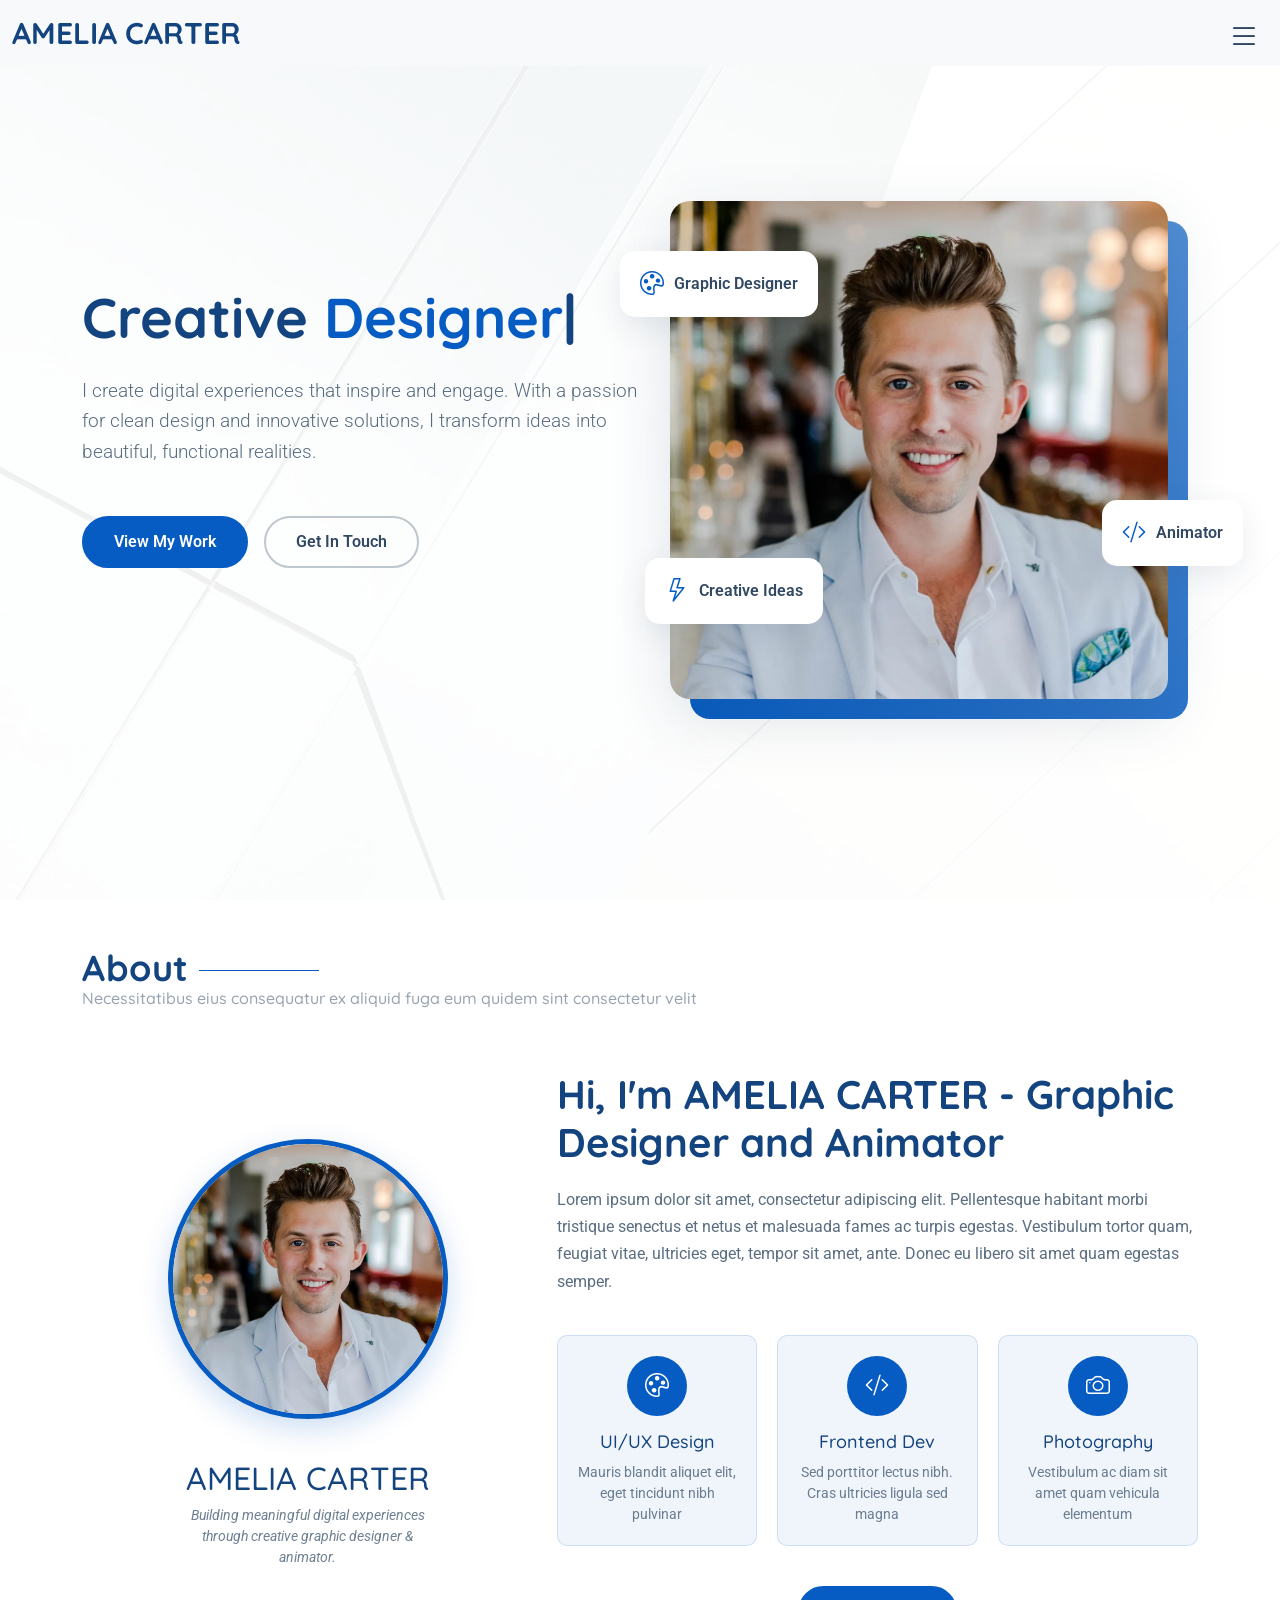
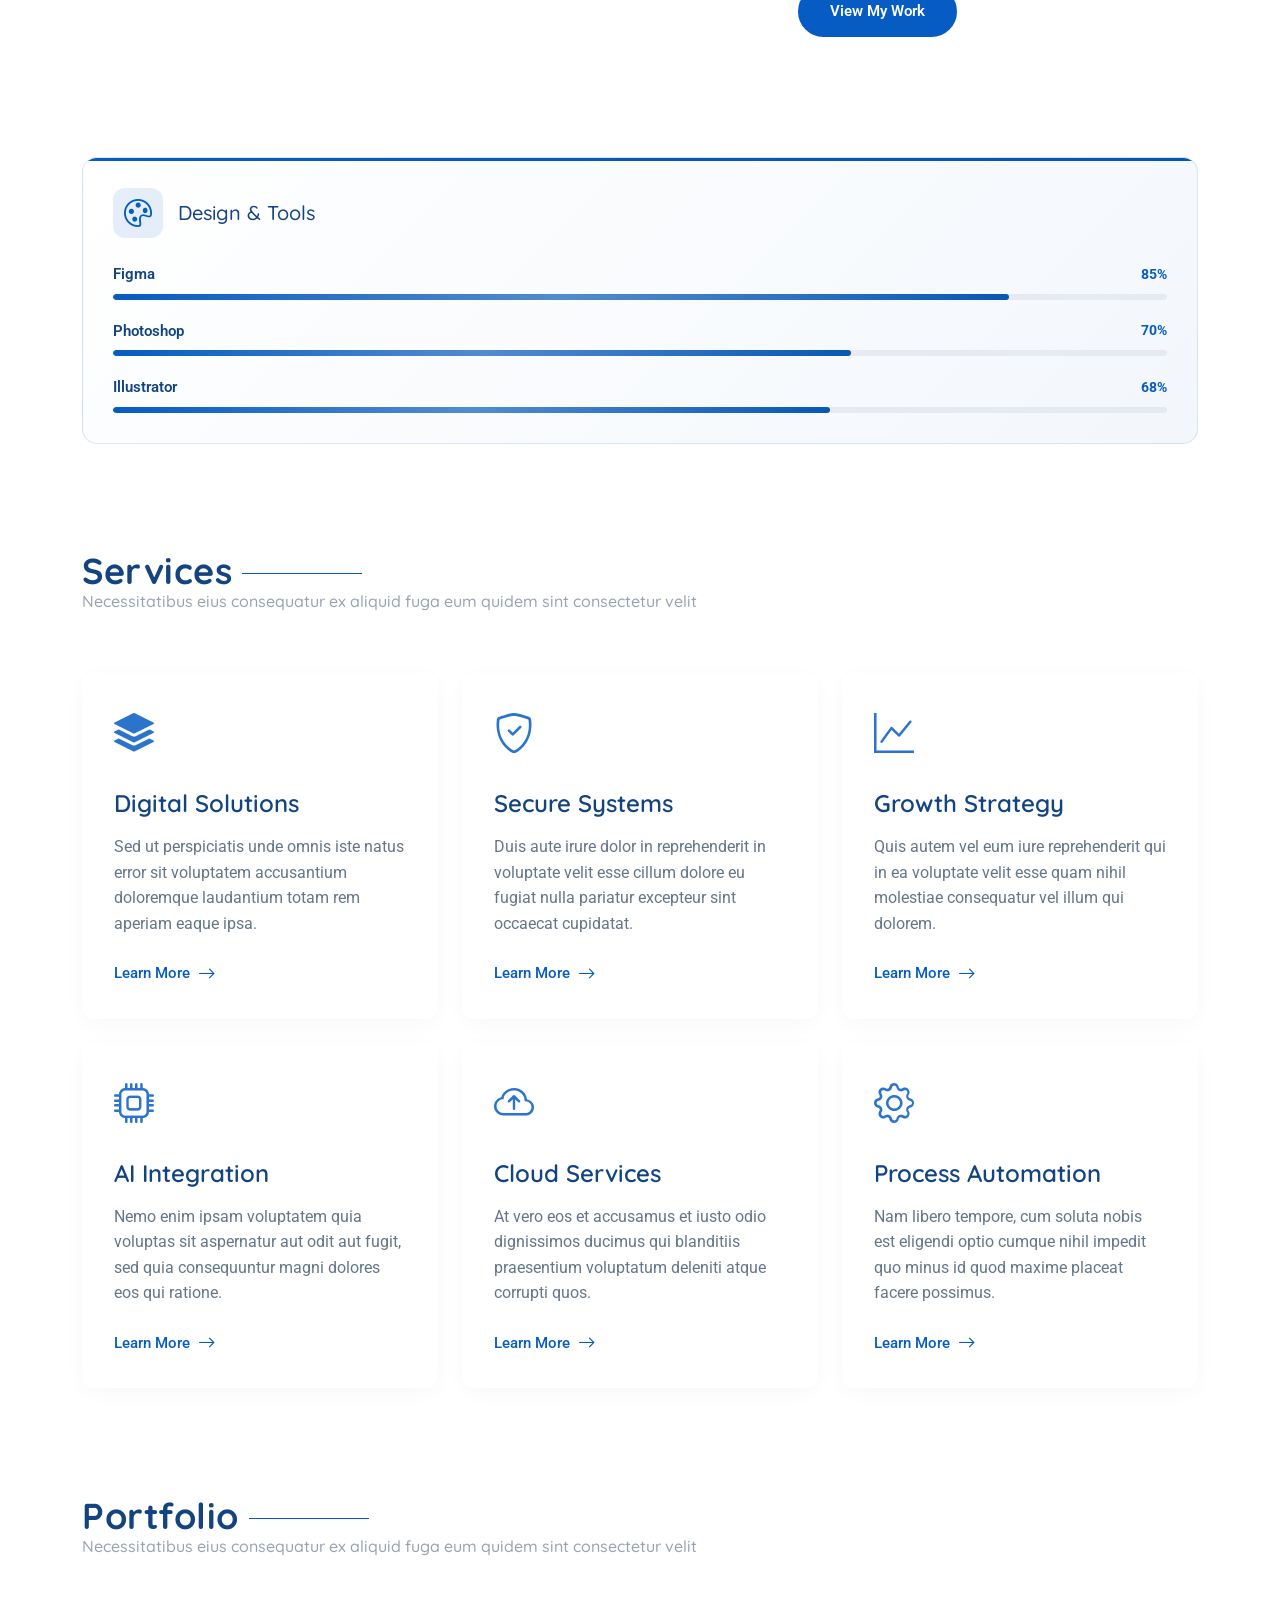
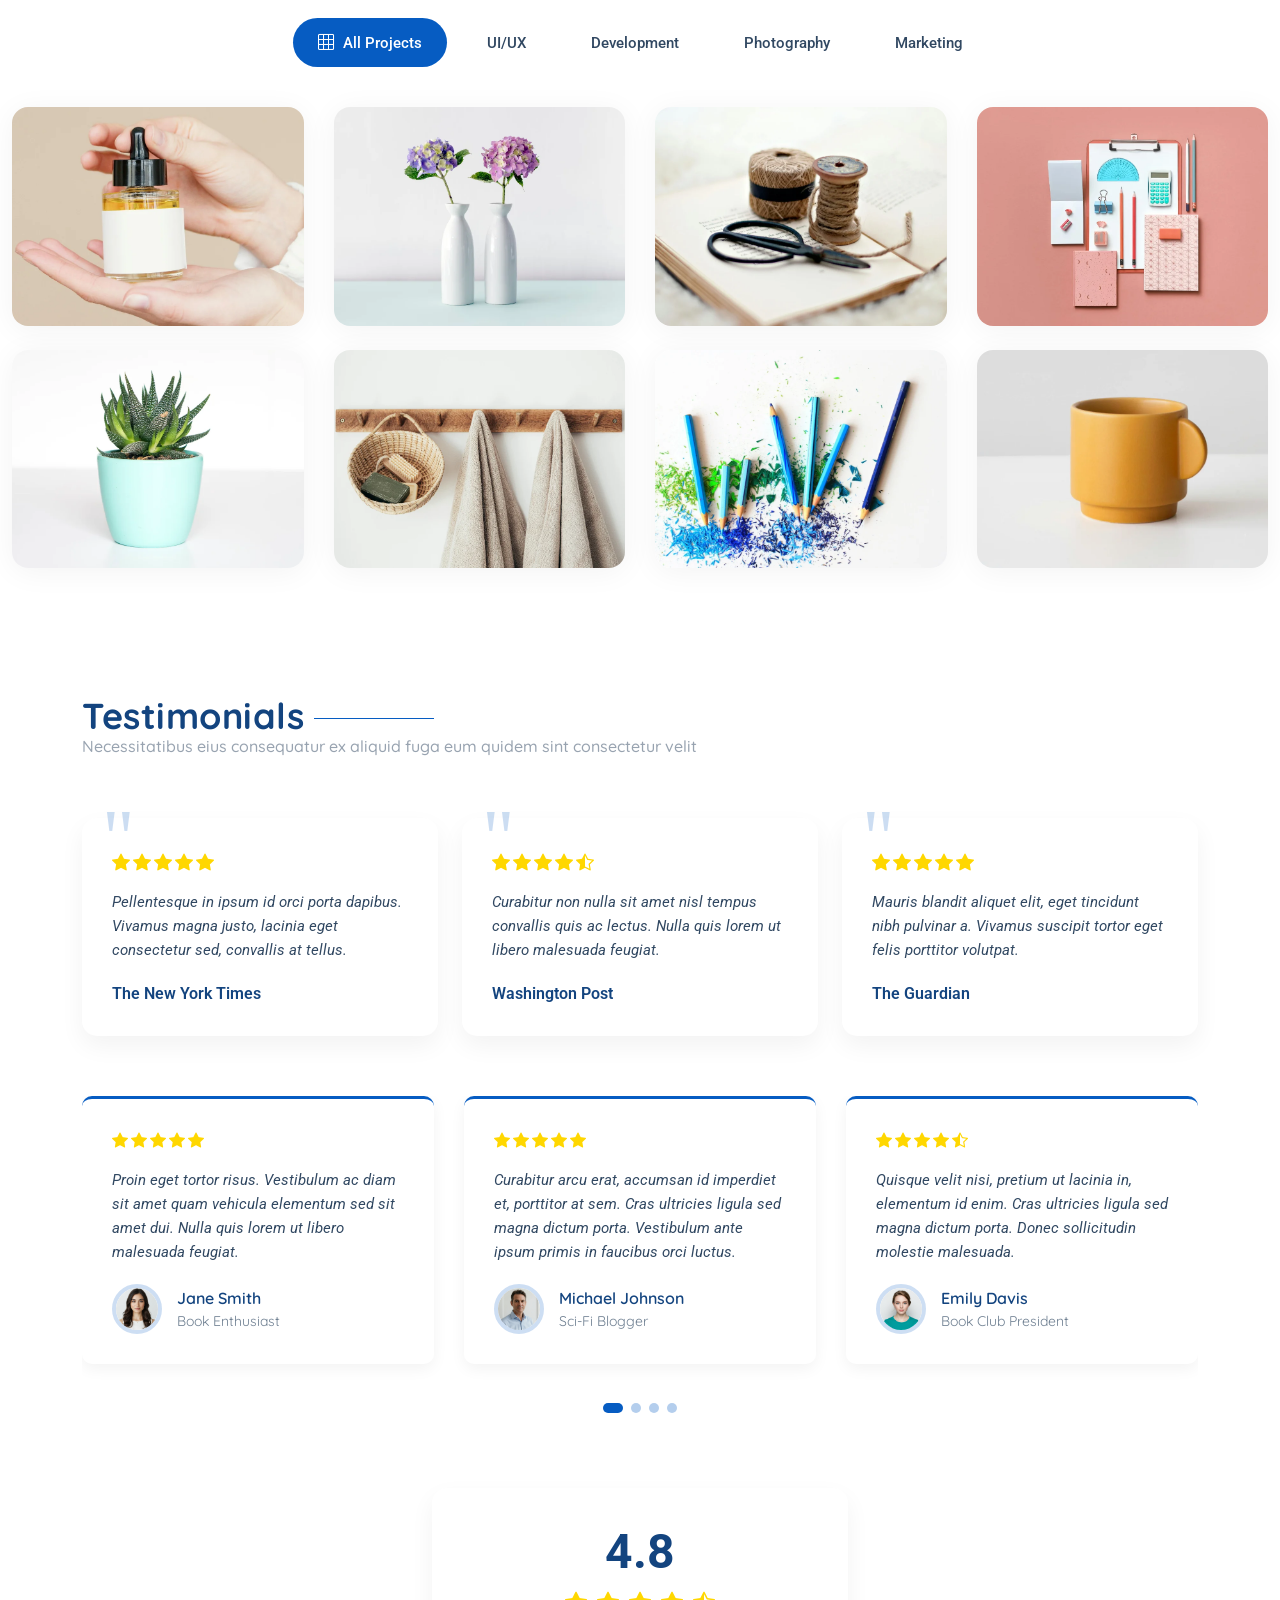
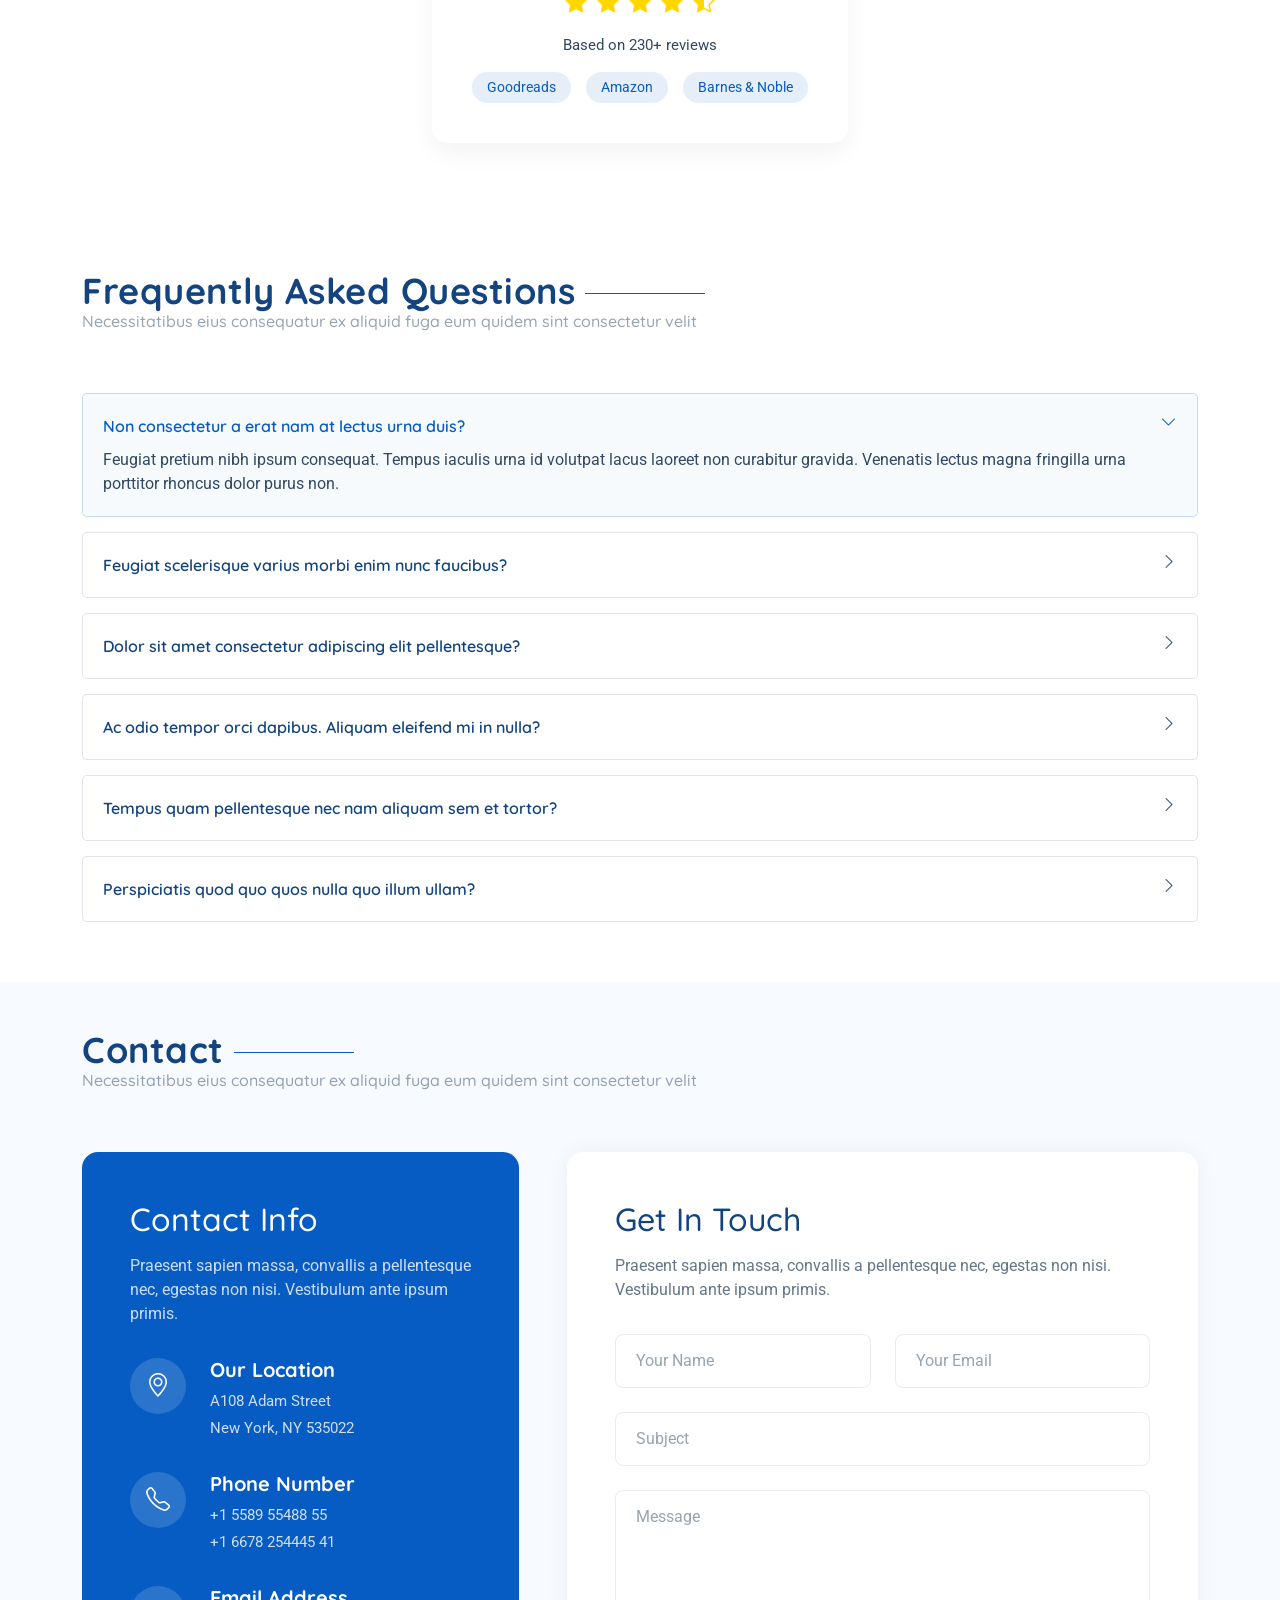
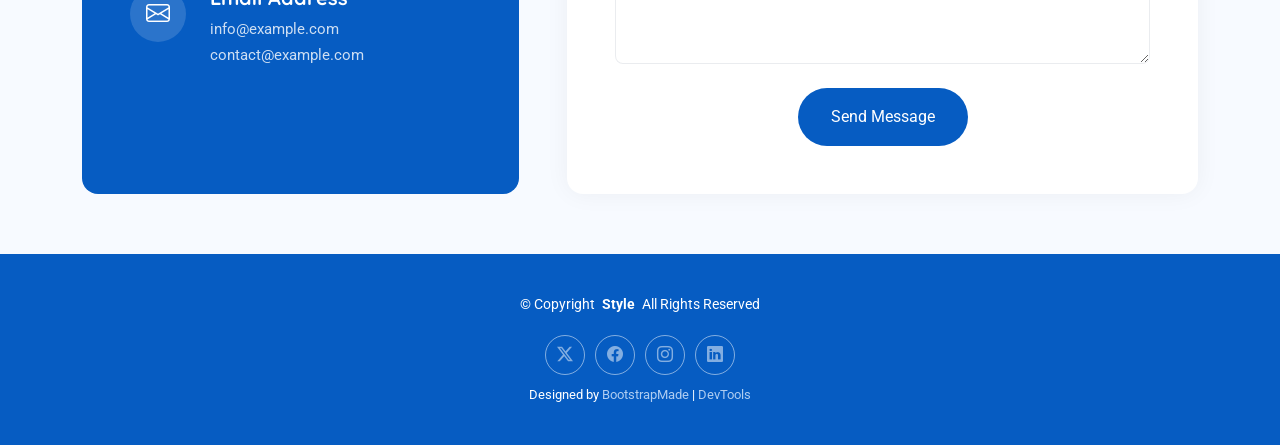
==== index.html @ c73cd148 "header, banner, and about sections completed with resposnive" ====
<!DOCTYPE html>
<html lang="en">

<head>
  <meta charset="utf-8">
  <meta content="width=device-width, initial-scale=1.0" name="viewport">
  <title>Index - Style Bootstrap Template</title>
  <meta name="description" content="">
  <meta name="keywords" content="">

  <!-- Favicons -->
  <link href="assets/img/favicon.png" rel="icon">
  <link href="assets/img/apple-touch-icon.png" rel="apple-touch-icon">

  <!-- Fonts -->
  <link href="https://fonts.googleapis.com" rel="preconnect">
  <link href="https://fonts.gstatic.com" rel="preconnect" crossorigin>
  <link
    href="https://fonts.googleapis.com/css2?family=Roboto:ital,wght@0,100;0,300;0,400;0,500;0,700;0,900;1,100;1,300;1,400;1,500;1,700;1,900&family=Open+Sans:ital,wght@0,300;0,400;0,500;0,600;0,700;0,800;1,300;1,400;1,500;1,600;1,700;1,800&family=Quicksand:wght@300;400;500;600;700&display=swap"
    rel="stylesheet">

  <!-- Vendor CSS Files -->
  <link href="assets/vendor/bootstrap/css/bootstrap.min.css" rel="stylesheet">
  <link href="assets/vendor/bootstrap-icons/bootstrap-icons.css" rel="stylesheet">
  <link href="assets/vendor/aos/aos.css" rel="stylesheet">
  <link href="assets/vendor/glightbox/css/glightbox.min.css" rel="stylesheet">
  <link href="assets/vendor/swiper/swiper-bundle.min.css" rel="stylesheet">

  <!-- Main CSS File -->
  <link href="assets/css/main.css" rel="stylesheet">

  <!-- =======================================================
  * Template Name: Style
  * Template URL: https://bootstrapmade.com/style-bootstrap-portfolio-template/
  * Updated: Jul 02 2025 with Bootstrap v5.3.7
  * Author: BootstrapMade.com
  * License: https://bootstrapmade.com/license/
  ======================================================== -->
</head>

<body class="index-page">

  <header id="header" class="header d-flex align-items-center fixed-top bg-light">
    <div class="container-fluid position-relative d-flex align-items-center justify-content-between">

      <a href="index.html" class="logo d-flex align-items-center">
        <h1 class="sitename">AMELIA CARTER</h1>
      </a>

      <nav id="navmenu" class="navmenu">

        <div class="profile-img">
          <img src="assets/img/profile/profile-square-1.webp" alt="" class="img-fluid rounded-circle">
        </div>

        <a href="index.html" class="logo d-flex align-items-center justify-content-center active">
          <!-- Uncomment the line below if you also wish to use an image logo -->
          <!-- <img src="assets/img/logo.webp" alt=""> -->
          <h1 class="sitename">Alex Smith</h1>
        </a>

        <div class="social-links text-center">
          <a href="#" class="twitter"><i class="bi bi-twitter-x"></i></a>
          <a href="#" class="facebook"><i class="bi bi-facebook"></i></a>
          <a href="#" class="instagram"><i class="bi bi-instagram"></i></a>
          <a href="#" class="google-plus"><i class="bi bi-skype"></i></a>
          <a href="#" class="linkedin"><i class="bi bi-linkedin"></i></a>
        </div>

        <ul>
          <li><a href="#hero">Home</a></li>
          <li><a href="#about">About</a></li>
          <li><a href="#resume">Resume</a></li>
          <li><a href="#portfolio">Portfolio</a></li>
          <li><a href="#services">Services</a></li>
          <li class="dropdown"><a href="#"><span>Dropdown</span> <i class="bi bi-chevron-down toggle-dropdown"></i></a>
            <ul>
              <li><a href="#">Dropdown 1</a></li>
              <li class="dropdown"><a href="#"><span>Deep Dropdown</span> <i
                    class="bi bi-chevron-down toggle-dropdown"></i></a>
                <ul>
                  <li><a href="#">Deep Dropdown 1</a></li>
                  <li><a href="#">Deep Dropdown 2</a></li>
                  <li><a href="#">Deep Dropdown 3</a></li>
                  <li><a href="#">Deep Dropdown 4</a></li>
                  <li><a href="#">Deep Dropdown 5</a></li>
                </ul>
              </li>
              <li><a href="#">Dropdown 2</a></li>
              <li><a href="#">Dropdown 3</a></li>
              <li><a href="#">Dropdown 4</a></li>
            </ul>
          </li>
          <li><a href="#contact">Contact</a></li>
        </ul>
        <i class="mobile-nav-toggle d-xl-none bi bi-list"></i>
      </nav>

    </div>
  </header>

  <main class="main">

    <!-- Hero Section -->
    <section id="hero" class="hero section">

      <div class="container">
        <div class="row g-0 align-items-center">

          <div class="col-lg-6 hero-content" data-aos="fade-right" data-aos-delay="100">
            <div class="content-wrapper">
              <h1 class="hero-title">Creative <span class="typed"
                  data-typed-items="Designer, Animator, Freelancer, Artist"></span></h1>
              <p class="lead">I create digital experiences that inspire and engage. With a passion for clean design and
                innovative solutions, I transform ideas into beautiful, functional realities.</p>

              <!-- <div class="hero-stats" data-aos="fade-up" data-aos-delay="200">
                <div class="stat-item">
                  <span class="purecounter" data-purecounter-start="0" data-purecounter-end="150" data-purecounter-duration="2">0</span>
                  <span class="stat-label">Projects Completed</span>
                </div>
                <div class="stat-item">
                  <span class="purecounter" data-purecounter-start="0" data-purecounter-end="5" data-purecounter-duration="2">0</span>
                  <span class="stat-label">Years Experience</span>
                </div>
                <div class="stat-item">
                  <span class="purecounter" data-purecounter-start="0" data-purecounter-end="98" data-purecounter-duration="2">0</span>
                  <span class="stat-label">Happy Clients</span>
                </div>
              </div> -->

              <div class="hero-actions" data-aos="fade-up" data-aos-delay="300">
                <a href="#portfolio" class="btn btn-primary">View My Work</a>
                <a href="#contact" class="btn btn-outline">Get In Touch</a>
              </div>

              <!-- <div class="social-links" data-aos="fade-up" data-aos-delay="400">
                <a href="#"><i class="bi bi-twitter"></i></a>
                <a href="#"><i class="bi bi-linkedin"></i></a>
                <a href="#"><i class="bi bi-github"></i></a>
                <a href="#"><i class="bi bi-instagram"></i></a>
              </div> -->
            </div>
          </div>

          <div class="col-lg-6 hero-image" data-aos="fade-left" data-aos-delay="200">
            <div class="image-container">
              <div class="floating-elements">
                <div class="floating-card card-1" data-aos="zoom-in" data-aos-delay="300">
                  <i class="bi bi-palette"></i>
                  <span>Graphic Designer</span>
                </div>
                <div class="floating-card card-2" data-aos="zoom-in" data-aos-delay="400">
                  <i class="bi bi-code-slash"></i>
                  <span>Animator</span>
                </div>
                <div class="floating-card card-3" data-aos="zoom-in" data-aos-delay="500">
                  <i class="bi bi-lightning"></i>
                  <span>Creative Ideas</span>
                </div>
              </div>
              <img src="assets/img/profile/profile-square-1.webp" alt="Portfolio Hero"
                class="img-fluid hero-main-image">
              <div class="image-overlay"></div>
            </div>
          </div>

        </div>
      </div>

    </section><!-- /Hero Section -->

    <!-- About Section -->
    <section id="about" class="about section">

      <!-- Section Title -->
      <div class="container section-title">
        <h2>About</h2>
        <p>Necessitatibus eius consequatur ex aliquid fuga eum quidem sint consectetur velit</p>
      </div><!-- End Section Title -->

      <div class="container" data-aos="fade-up" data-aos-delay="100">

        <div class="row align-items-center">

          <div class="col-lg-5" data-aos="fade-right" data-aos-delay="200">
            <div class="profile-image-wrapper">
              <div class="profile-image">
                <img src="assets/img/profile/profile-square-1.webp" alt="Profile" class="img-fluid">
              </div>
              <div class="signature-section">
                <div class="intro">
                  <h2>AMELIA CARTER</h2>
                </div>
                <p class="quote">Building meaningful digital experiences through creative graphic designer & animator.
                </p>
              </div>
            </div>
          </div>

          <div class="col-lg-7" data-aos="fade-left" data-aos-delay="300">
            <div class="about-content">
              <div class="intro">
                <h2>Hi, I'm AMELIA CARTER - Graphic Designer and Animator</h2>
                <p>Lorem ipsum dolor sit amet, consectetur adipiscing elit. Pellentesque habitant morbi tristique
                  senectus et netus et malesuada fames ac turpis egestas. Vestibulum tortor quam, feugiat vitae,
                  ultricies eget, tempor sit amet, ante. Donec eu libero sit amet quam egestas semper.</p>
              </div>

              <div class="skills-grid">
                <div class="skill-item" data-aos="zoom-in" data-aos-delay="400">
                  <div class="skill-icon">
                    <i class="bi bi-palette"></i>
                  </div>
                  <h4>UI/UX Design</h4>
                  <p>Mauris blandit aliquet elit, eget tincidunt nibh pulvinar</p>
                </div>
                <div class="skill-item" data-aos="zoom-in" data-aos-delay="450">
                  <div class="skill-icon">
                    <i class="bi bi-code-slash"></i>
                  </div>
                  <h4>Frontend Dev</h4>
                  <p>Sed porttitor lectus nibh. Cras ultricies ligula sed magna</p>
                </div>
                <div class="skill-item" data-aos="zoom-in" data-aos-delay="500">
                  <div class="skill-icon">
                    <i class="bi bi-camera"></i>
                  </div>
                  <h4>Photography</h4>
                  <p>Vestibulum ac diam sit amet quam vehicula elementum</p>
                </div>
              </div>

              <!-- <div class="journey-timeline" data-aos="fade-up" data-aos-delay="300">
                <div class="timeline-item">
                  <div class="year">2019</div>
                  <div class="description">Graduated with B.A. in Digital Design from Creative University</div>
                </div>
                <div class="timeline-item">
                  <div class="year">2020</div>
                  <div class="description">Joined InnovateTech as Junior Frontend Developer</div>
                </div>
                <div class="timeline-item">
                  <div class="year">2023</div>
                  <div class="description">Launched freelance career specializing in creative web solutions</div>
                </div>
              </div> -->

              <div class="cta-section" data-aos="fade-up" data-aos-delay="400">
                <!-- <div class="fun-fact">
                  <span class="emoji">☕</span>
                  <span class="text">Coffee-fueled designer based in Portland</span>
                </div> -->
                <div class="action-buttons">
                  <a href="#portfolio" class="btn btn-primary">View My Work</a>
                  <!-- <a href="#" class="btn btn-outline">Download Resume</a> -->
                </div>
              </div>

            </div>
          </div>

        </div>

      </div>

    </section><!-- /About Section -->

    <!-- Skills Section -->
    <section id="skills" class="skills section">

      <div class="container" data-aos="fade-up" data-aos-delay="100">

        <div class="row">
          <div class="col-12">
            <div class="skills-grid">
              <div class="col-md-12" data-aos="flip-left" data-aos-delay="400">
                <div class="skill-card">
                  <div class="skill-header">
                    <i class="bi bi-palette"></i>
                    <h3>Design &amp; Tools</h3>
                  </div>
                  <div class="skills-animation">
                    <div class="skill-item">
                      <div class="skill-info">
                        <span class="skill-name">Figma</span>
                        <span class="skill-percentage">85%</span>
                      </div>
                      <div class="skill-bar progress">
                        <div class="progress-bar" role="progressbar" aria-valuenow="85" aria-valuemin="0"
                          aria-valuemax="100"></div>
                      </div>
                    </div>

                    <div class="skill-item">
                      <div class="skill-info">
                        <span class="skill-name">Photoshop</span>
                        <span class="skill-percentage">70%</span>
                      </div>
                      <div class="skill-bar progress">
                        <div class="progress-bar" role="progressbar" aria-valuenow="70" aria-valuemin="0"
                          aria-valuemax="100"></div>
                      </div>
                    </div>

                    <div class="skill-item">
                      <div class="skill-info">
                        <span class="skill-name">Illustrator</span>
                        <span class="skill-percentage">68%</span>
                      </div>
                      <div class="skill-bar progress">
                        <div class="progress-bar" role="progressbar" aria-valuenow="68" aria-valuemin="0"
                          aria-valuemax="100"></div>
                      </div>
                    </div>
                  </div>
                </div><!-- End Design Card -->
              </div>
            </div><!-- End Skills Grid -->
          </div>
        </div>

      </div>

    </section><!-- /Skills Section -->


    <!-- Services Section -->
    <section id="services" class="services section">

      <!-- Section Title -->
      <div class="container section-title">
        <h2>Services</h2>
        <p>Necessitatibus eius consequatur ex aliquid fuga eum quidem sint consectetur velit</p>
      </div><!-- End Section Title -->

      <div class="container" data-aos="fade-up" data-aos-delay="100">

        <div class="row g-4">

          <!-- Card 1 -->
          <div class="col-lg-4 col-md-6" data-aos="fade-up" data-aos-delay="100">
            <div class="service-item">
              <div class="icon">
                <i class="bi bi-stack"></i>
              </div>
              <h3>Digital Solutions</h3>
              <p>Sed ut perspiciatis unde omnis iste natus error sit voluptatem accusantium doloremque laudantium totam
                rem aperiam eaque ipsa.</p>
              <div class="card-links">
                <a href="#" class="link-item">
                  Learn More
                  <i class="bi bi-arrow-right"></i>
                </a>
              </div>
            </div>
          </div><!-- End Service Item -->

          <!-- Card 2 -->
          <div class="col-lg-4 col-md-6" data-aos="fade-up" data-aos-delay="200">
            <div class="service-item">
              <div class="icon">
                <i class="bi bi-shield-check"></i>
              </div>
              <h3>Secure Systems</h3>
              <p>Duis aute irure dolor in reprehenderit in voluptate velit esse cillum dolore eu fugiat nulla pariatur
                excepteur sint occaecat cupidatat.</p>
              <div class="card-links">
                <a href="#" class="link-item">
                  Learn More
                  <i class="bi bi-arrow-right"></i>
                </a>
              </div>
            </div>
          </div><!-- End Service Item -->

          <!-- Card 3 -->
          <div class="col-lg-4 col-md-6" data-aos="fade-up" data-aos-delay="300">
            <div class="service-item">
              <div class="icon">
                <i class="bi bi-graph-up"></i>
              </div>
              <h3>Growth Strategy</h3>
              <p>Quis autem vel eum iure reprehenderit qui in ea voluptate velit esse quam nihil molestiae consequatur
                vel illum qui dolorem.</p>
              <div class="card-links">
                <a href="#" class="link-item">
                  Learn More
                  <i class="bi bi-arrow-right"></i>
                </a>
              </div>
            </div>
          </div><!-- End Service Item -->

          <!-- Card 4 -->
          <div class="col-lg-4 col-md-6" data-aos="fade-up" data-aos-delay="100">
            <div class="service-item">
              <div class="icon">
                <i class="bi bi-cpu"></i>
              </div>
              <h3>AI Integration</h3>
              <p>Nemo enim ipsam voluptatem quia voluptas sit aspernatur aut odit aut fugit, sed quia consequuntur magni
                dolores eos qui ratione.</p>
              <div class="card-links">
                <a href="#" class="link-item">
                  Learn More
                  <i class="bi bi-arrow-right"></i>
                </a>
              </div>
            </div>
          </div><!-- End Service Item -->

          <!-- Card 5 -->
          <div class="col-lg-4 col-md-6" data-aos="fade-up" data-aos-delay="200">
            <div class="service-item">
              <div class="icon">
                <i class="bi bi-cloud-arrow-up"></i>
              </div>
              <h3>Cloud Services</h3>
              <p>At vero eos et accusamus et iusto odio dignissimos ducimus qui blanditiis praesentium voluptatum
                deleniti atque corrupti quos.</p>
              <div class="card-links">
                <a href="#" class="link-item">
                  Learn More
                  <i class="bi bi-arrow-right"></i>
                </a>
              </div>
            </div>
          </div><!-- End Service Item -->

          <!-- Card 6 -->
          <div class="col-lg-4 col-md-6" data-aos="fade-up" data-aos-delay="300">
            <div class="service-item">
              <div class="icon">
                <i class="bi bi-gear"></i>
              </div>
              <h3>Process Automation</h3>
              <p>Nam libero tempore, cum soluta nobis est eligendi optio cumque nihil impedit quo minus id quod maxime
                placeat facere possimus.</p>
              <div class="card-links">
                <a href="#" class="link-item">
                  Learn More
                  <i class="bi bi-arrow-right"></i>
                </a>
              </div>
            </div>
          </div><!-- End Service Item -->

        </div>

      </div>

    </section><!-- /Services Section -->

    <!-- Portfolio Section -->
    <section id="portfolio" class="portfolio section">

      <!-- Section Title -->
      <div class="container section-title">
        <h2>Portfolio</h2>
        <p>Necessitatibus eius consequatur ex aliquid fuga eum quidem sint consectetur velit</p>
      </div><!-- End Section Title -->

      <div class="container-fluid" data-aos="fade-up" data-aos-delay="100">

        <div class="isotope-layout" data-default-filter="*" data-layout="masonry" data-sort="original-order">

          <ul class="portfolio-filters isotope-filters" data-aos="fade-up" data-aos-delay="200">
            <li data-filter="*" class="filter-active">
              <i class="bi bi-grid-3x3"></i> All Projects
            </li>
            <li data-filter=".filter-ui">
              UI/UX
            </li>
            <li data-filter=".filter-development">
              Development
            </li>
            <li data-filter=".filter-photography">
              Photography
            </li>
            <li data-filter=".filter-marketing">
              Marketing
            </li>
          </ul>

          <div class="row g-4 isotope-container" data-aos="fade-up" data-aos-delay="300">

            <div class="col-xl-3 col-lg-4 col-md-6 portfolio-item isotope-item filter-ui">
              <article class="portfolio-entry">
                <figure class="entry-image">
                  <img src="assets/img/portfolio/portfolio-1.webp" class="img-fluid" alt="" loading="lazy">
                  <div class="entry-overlay">
                    <div class="overlay-content">
                      <div class="entry-meta">UI/UX Design</div>
                      <h3 class="entry-title">Mobile Banking App</h3>
                      <div class="entry-links">
                        <a href="assets/img/portfolio/portfolio-1.webp" class="glightbox"
                          data-gallery="portfolio-gallery-ui"
                          data-glightbox="title: Mobile Banking App; description: Praesent commodo cursus magna, vel scelerisque nisl consectetur.">
                          <i class="bi bi-arrows-angle-expand"></i>
                        </a>
                        <a href="portfolio-details.html">
                          <i class="bi bi-arrow-right"></i>
                        </a>
                      </div>
                    </div>
                  </div>
                </figure>
              </article>
            </div><!-- End Portfolio Item -->

            <div class="col-xl-3 col-lg-4 col-md-6 portfolio-item isotope-item filter-development">
              <article class="portfolio-entry">
                <figure class="entry-image">
                  <img src="assets/img/portfolio/portfolio-10.webp" class="img-fluid" alt="" loading="lazy">
                  <div class="entry-overlay">
                    <div class="overlay-content">
                      <div class="entry-meta">Development</div>
                      <h3 class="entry-title">E-Learning Platform</h3>
                      <div class="entry-links">
                        <a href="assets/img/portfolio/portfolio-10.webp" class="glightbox"
                          data-gallery="portfolio-gallery-development"
                          data-glightbox="title: E-Learning Platform; description: Nulla vitae elit libero, a pharetra augue mollis interdum.">
                          <i class="bi bi-arrows-angle-expand"></i>
                        </a>
                        <a href="portfolio-details.html">
                          <i class="bi bi-arrow-right"></i>
                        </a>
                      </div>
                    </div>
                  </div>
                </figure>
              </article>
            </div><!-- End Portfolio Item -->

            <div class="col-xl-3 col-lg-4 col-md-6 portfolio-item isotope-item filter-photography">
              <article class="portfolio-entry">
                <figure class="entry-image">
                  <img src="assets/img/portfolio/portfolio-7.webp" class="img-fluid" alt="" loading="lazy">
                  <div class="entry-overlay">
                    <div class="overlay-content">
                      <div class="entry-meta">Photography</div>
                      <h3 class="entry-title">Urban Architecture</h3>
                      <div class="entry-links">
                        <a href="assets/img/portfolio/portfolio-7.webp" class="glightbox"
                          data-gallery="portfolio-gallery-photography"
                          data-glightbox="title: Urban Architecture; description: Sed ut perspiciatis unde omnis iste natus error sit voluptatem.">
                          <i class="bi bi-arrows-angle-expand"></i>
                        </a>
                        <a href="portfolio-details.html">
                          <i class="bi bi-arrow-right"></i>
                        </a>
                      </div>
                    </div>
                  </div>
                </figure>
              </article>
            </div><!-- End Portfolio Item -->

            <div class="col-xl-3 col-lg-4 col-md-6 portfolio-item isotope-item filter-marketing">
              <article class="portfolio-entry">
                <figure class="entry-image">
                  <img src="assets/img/portfolio/portfolio-4.webp" class="img-fluid" alt="" loading="lazy">
                  <div class="entry-overlay">
                    <div class="overlay-content">
                      <div class="entry-meta">Marketing</div>
                      <h3 class="entry-title">Social Media Campaign</h3>
                      <div class="entry-links">
                        <a href="assets/img/portfolio/portfolio-4.webp" class="glightbox"
                          data-gallery="portfolio-gallery-marketing"
                          data-glightbox="title: Social Media Campaign; description: Quis autem vel eum iure reprehenderit qui in ea voluptate.">
                          <i class="bi bi-arrows-angle-expand"></i>
                        </a>
                        <a href="portfolio-details.html">
                          <i class="bi bi-arrow-right"></i>
                        </a>
                      </div>
                    </div>
                  </div>
                </figure>
              </article>
            </div><!-- End Portfolio Item -->

            <div class="col-xl-3 col-lg-4 col-md-6 portfolio-item isotope-item filter-ui">
              <article class="portfolio-entry">
                <figure class="entry-image">
                  <img src="assets/img/portfolio/portfolio-2.webp" class="img-fluid" alt="" loading="lazy">
                  <div class="entry-overlay">
                    <div class="overlay-content">
                      <div class="entry-meta">UI/UX Design</div>
                      <h3 class="entry-title">Smart Home Interface</h3>
                      <div class="entry-links">
                        <a href="assets/img/portfolio/portfolio-2.webp" class="glightbox"
                          data-gallery="portfolio-gallery-ui"
                          data-glightbox="title: Smart Home Interface; description: At vero eos et accusamus et iusto odio dignissimos ducimus.">
                          <i class="bi bi-arrows-angle-expand"></i>
                        </a>
                        <a href="portfolio-details.html">
                          <i class="bi bi-arrow-right"></i>
                        </a>
                      </div>
                    </div>
                  </div>
                </figure>
              </article>
            </div><!-- End Portfolio Item -->

            <div class="col-xl-3 col-lg-4 col-md-6 portfolio-item isotope-item filter-development">
              <article class="portfolio-entry">
                <figure class="entry-image">
                  <img src="assets/img/portfolio/portfolio-11.webp" class="img-fluid" alt="" loading="lazy">
                  <div class="entry-overlay">
                    <div class="overlay-content">
                      <div class="entry-meta">Development</div>
                      <h3 class="entry-title">Cloud Management System</h3>
                      <div class="entry-links">
                        <a href="assets/img/portfolio/portfolio-11.webp" class="glightbox"
                          data-gallery="portfolio-gallery-development"
                          data-glightbox="title: Cloud Management System; description: Temporibus autem quibusdam et aut officiis debitis.">
                          <i class="bi bi-arrows-angle-expand"></i>
                        </a>
                        <a href="portfolio-details.html">
                          <i class="bi bi-arrow-right"></i>
                        </a>
                      </div>
                    </div>
                  </div>
                </figure>
              </article>
            </div><!-- End Portfolio Item -->

            <div class="col-xl-3 col-lg-4 col-md-6 portfolio-item isotope-item filter-photography">
              <article class="portfolio-entry">
                <figure class="entry-image">
                  <img src="assets/img/portfolio/portfolio-8.webp" class="img-fluid" alt="" loading="lazy">
                  <div class="entry-overlay">
                    <div class="overlay-content">
                      <div class="entry-meta">Photography</div>
                      <h3 class="entry-title">Nature Collection</h3>
                      <div class="entry-links">
                        <a href="assets/img/portfolio/portfolio-8.webp" class="glightbox"
                          data-gallery="portfolio-gallery-photography"
                          data-glightbox="title: Nature Collection; description: Integer posuere erat a ante venenatis dapibus posuere velit aliquet.">
                          <i class="bi bi-arrows-angle-expand"></i>
                        </a>
                        <a href="portfolio-details.html">
                          <i class="bi bi-arrow-right"></i>
                        </a>
                      </div>
                    </div>
                  </div>
                </figure>
              </article>
            </div><!-- End Portfolio Item -->

            <div class="col-xl-3 col-lg-4 col-md-6 portfolio-item isotope-item filter-marketing">
              <article class="portfolio-entry">
                <figure class="entry-image">
                  <img src="assets/img/portfolio/portfolio-5.webp" class="img-fluid" alt="" loading="lazy">
                  <div class="entry-overlay">
                    <div class="overlay-content">
                      <div class="entry-meta">Marketing</div>
                      <h3 class="entry-title">Brand Strategy</h3>
                      <div class="entry-links">
                        <a href="assets/img/portfolio/portfolio-5.webp" class="glightbox"
                          data-gallery="portfolio-gallery-marketing"
                          data-glightbox="title: Brand Strategy; description: Fusce dapibus, tellus ac cursus commodo, tortor mauris condimentum.">
                          <i class="bi bi-arrows-angle-expand"></i>
                        </a>
                        <a href="portfolio-details.html">
                          <i class="bi bi-arrow-right"></i>
                        </a>
                      </div>
                    </div>
                  </div>
                </figure>
              </article>
            </div><!-- End Portfolio Item -->

          </div><!-- End Portfolio Container -->

        </div>

      </div>

    </section><!-- /Portfolio Section -->

    <!-- Testimonials Section -->
    <section id="testimonials" class="testimonials section">
      <!-- Section Title -->
      <div class="container section-title">
        <h2>Testimonials</h2>
        <p>Necessitatibus eius consequatur ex aliquid fuga eum quidem sint consectetur velit</p>
      </div><!-- End Section Title -->

      <div class="container" data-aos="fade-up" data-aos-delay="100">

        <div class="row">
          <div class="col-12">
            <div class="critic-reviews" data-aos="fade-up" data-aos-delay="300">
              <div class="row">
                <div class="col-md-4">
                  <div class="critic-review">
                    <div class="review-quote">"</div>
                    <div class="stars">
                      <i class="bi bi-star-fill"></i>
                      <i class="bi bi-star-fill"></i>
                      <i class="bi bi-star-fill"></i>
                      <i class="bi bi-star-fill"></i>
                      <i class="bi bi-star-fill"></i>
                    </div>
                    <p>Pellentesque in ipsum id orci porta dapibus. Vivamus magna justo, lacinia eget consectetur sed,
                      convallis at tellus.</p>
                    <div class="critic-info">
                      <div class="critic-name">The New York Times</div>
                    </div>
                  </div>
                </div>
                <div class="col-md-4">
                  <div class="critic-review">
                    <div class="review-quote">"</div>
                    <div class="stars">
                      <i class="bi bi-star-fill"></i>
                      <i class="bi bi-star-fill"></i>
                      <i class="bi bi-star-fill"></i>
                      <i class="bi bi-star-fill"></i>
                      <i class="bi bi-star-half"></i>
                    </div>
                    <p>Curabitur non nulla sit amet nisl tempus convallis quis ac lectus. Nulla quis lorem ut libero
                      malesuada feugiat.</p>
                    <div class="critic-info">
                      <div class="critic-name">Washington Post</div>
                    </div>
                  </div>
                </div>
                <div class="col-md-4">
                  <div class="critic-review">
                    <div class="review-quote">"</div>
                    <div class="stars">
                      <i class="bi bi-star-fill"></i>
                      <i class="bi bi-star-fill"></i>
                      <i class="bi bi-star-fill"></i>
                      <i class="bi bi-star-fill"></i>
                      <i class="bi bi-star-fill"></i>
                    </div>
                    <p>Mauris blandit aliquet elit, eget tincidunt nibh pulvinar a. Vivamus suscipit tortor eget felis
                      porttitor volutpat.</p>
                    <div class="critic-info">
                      <div class="critic-name">The Guardian</div>
                    </div>
                  </div>
                </div>
              </div>
            </div>

            <div class="testimonials-container">
              <div class="swiper testimonials-slider init-swiper" data-aos="fade-up" data-aos-delay="400">
                <script type="application/json" class="swiper-config">
                  {
                    "loop": true,
                    "speed": 600,
                    "autoplay": {
                      "delay": 5000
                    },
                    "slidesPerView": 1,
                    "spaceBetween": 30,
                    "pagination": {
                      "el": ".swiper-pagination",
                      "type": "bullets",
                      "clickable": true
                    },
                    "breakpoints": {
                      "768": {
                        "slidesPerView": 2
                      },
                      "992": {
                        "slidesPerView": 3
                      }
                    }
                  }
                </script>

                <div class="swiper-wrapper">
                  <div class="swiper-slide">
                    <div class="testimonial-item">
                      <div class="stars">
                        <i class="bi bi-star-fill"></i>
                        <i class="bi bi-star-fill"></i>
                        <i class="bi bi-star-fill"></i>
                        <i class="bi bi-star-fill"></i>
                        <i class="bi bi-star-fill"></i>
                      </div>
                      <p>
                        Proin eget tortor risus. Vestibulum ac diam sit amet quam vehicula elementum sed sit amet dui.
                        Nulla quis lorem ut libero malesuada feugiat.
                      </p>
                      <div class="testimonial-profile">
                        <img src="assets/img/person/person-f-1.webp" alt="Reviewer" class="img-fluid rounded-circle">
                        <div>
                          <h3>Jane Smith</h3>
                          <h4>Book Enthusiast</h4>
                        </div>
                      </div>
                    </div>
                  </div><!-- End testimonial item -->

                  <div class="swiper-slide">
                    <div class="testimonial-item">
                      <div class="stars">
                        <i class="bi bi-star-fill"></i>
                        <i class="bi bi-star-fill"></i>
                        <i class="bi bi-star-fill"></i>
                        <i class="bi bi-star-fill"></i>
                        <i class="bi bi-star-fill"></i>
                      </div>
                      <p>
                        Curabitur arcu erat, accumsan id imperdiet et, porttitor at sem. Cras ultricies ligula sed magna
                        dictum porta. Vestibulum ante ipsum primis in faucibus orci luctus.
                      </p>
                      <div class="testimonial-profile">
                        <img src="assets/img/person/person-m-2.webp" alt="Reviewer" class="img-fluid rounded-circle">
                        <div>
                          <h3>Michael Johnson</h3>
                          <h4>Sci-Fi Blogger</h4>
                        </div>
                      </div>
                    </div>
                  </div><!-- End testimonial item -->

                  <div class="swiper-slide">
                    <div class="testimonial-item">
                      <div class="stars">
                        <i class="bi bi-star-fill"></i>
                        <i class="bi bi-star-fill"></i>
                        <i class="bi bi-star-fill"></i>
                        <i class="bi bi-star-fill"></i>
                        <i class="bi bi-star-half"></i>
                      </div>
                      <p>
                        Quisque velit nisi, pretium ut lacinia in, elementum id enim. Cras ultricies ligula sed magna
                        dictum porta. Donec sollicitudin molestie malesuada.
                      </p>
                      <div class="testimonial-profile">
                        <img src="assets/img/person/person-f-3.webp" alt="Reviewer" class="img-fluid rounded-circle">
                        <div>
                          <h3>Emily Davis</h3>
                          <h4>Book Club President</h4>
                        </div>
                      </div>
                    </div>
                  </div><!-- End testimonial item -->

                  <div class="swiper-slide">
                    <div class="testimonial-item">
                      <div class="stars">
                        <i class="bi bi-star-fill"></i>
                        <i class="bi bi-star-fill"></i>
                        <i class="bi bi-star-fill"></i>
                        <i class="bi bi-star-fill"></i>
                        <i class="bi bi-star-fill"></i>
                      </div>
                      <p>
                        Mauris blandit aliquet elit, eget tincidunt nibh pulvinar a. Curabitur aliquet quam id dui
                        posuere blandit. Lorem ipsum dolor sit amet, consectetur.
                      </p>
                      <div class="testimonial-profile">
                        <img src="assets/img/person/person-m-4.webp" alt="Reviewer" class="img-fluid rounded-circle">
                        <div>
                          <h3>Robert Wilson</h3>
                          <h4>Literary Reviewer</h4>
                        </div>
                      </div>
                    </div>
                  </div><!-- End testimonial item -->

                </div>
                <div class="swiper-pagination"></div>
              </div>
            </div>
          </div>
        </div>

        <div class="row">
          <div class="col-12 text-center" data-aos="fade-up">
            <div class="overall-rating">
              <div class="rating-number">4.8</div>
              <div class="rating-stars">
                <i class="bi bi-star-fill"></i>
                <i class="bi bi-star-fill"></i>
                <i class="bi bi-star-fill"></i>
                <i class="bi bi-star-fill"></i>
                <i class="bi bi-star-half"></i>
              </div>
              <p>Based on 230+ reviews</p>
              <div class="rating-platforms">
                <span>Goodreads</span>
                <span>Amazon</span>
                <span>Barnes &amp; Noble</span>
              </div>
            </div>
          </div>
        </div>
      </div>
    </section><!-- /Testimonials Section -->

    <!-- Faq Section -->
    <section id="faq" class="faq section">

      <!-- Section Title -->
      <div class="container section-title">
        <h2>Frequently Asked Questions</h2>
        <p>Necessitatibus eius consequatur ex aliquid fuga eum quidem sint consectetur velit</p>
      </div><!-- End Section Title -->

      <div class="container">

        <div class="row justify-content-center">

          <div class="col-lg-12" data-aos="fade-up" data-aos-delay="100">

            <div class="faq-container">

              <div class="faq-item faq-active">
                <h3>Non consectetur a erat nam at lectus urna duis?</h3>
                <div class="faq-content">
                  <p>Feugiat pretium nibh ipsum consequat. Tempus iaculis urna id volutpat lacus laoreet non curabitur
                    gravida. Venenatis lectus magna fringilla urna porttitor rhoncus dolor purus non.</p>
                </div>
                <i class="faq-toggle bi bi-chevron-right"></i>
              </div><!-- End Faq item-->

              <div class="faq-item">
                <h3>Feugiat scelerisque varius morbi enim nunc faucibus?</h3>
                <div class="faq-content">
                  <p>Dolor sit amet consectetur adipiscing elit pellentesque habitant morbi. Id interdum velit laoreet
                    id donec ultrices. Fringilla phasellus faucibus scelerisque eleifend donec pretium. Est pellentesque
                    elit ullamcorper dignissim. Mauris ultrices eros in cursus turpis massa tincidunt dui.</p>
                </div>
                <i class="faq-toggle bi bi-chevron-right"></i>
              </div><!-- End Faq item-->

              <div class="faq-item">
                <h3>Dolor sit amet consectetur adipiscing elit pellentesque?</h3>
                <div class="faq-content">
                  <p>Eleifend mi in nulla posuere sollicitudin aliquam ultrices sagittis orci. Faucibus pulvinar
                    elementum integer enim. Sem nulla pharetra diam sit amet nisl suscipit. Rutrum tellus pellentesque
                    eu tincidunt. Lectus urna duis convallis convallis tellus. Urna molestie at elementum eu facilisis
                    sed odio morbi quis</p>
                </div>
                <i class="faq-toggle bi bi-chevron-right"></i>
              </div><!-- End Faq item-->

              <div class="faq-item">
                <h3>Ac odio tempor orci dapibus. Aliquam eleifend mi in nulla?</h3>
                <div class="faq-content">
                  <p>Dolor sit amet consectetur adipiscing elit pellentesque habitant morbi. Id interdum velit laoreet
                    id donec ultrices. Fringilla phasellus faucibus scelerisque eleifend donec pretium. Est pellentesque
                    elit ullamcorper dignissim. Mauris ultrices eros in cursus turpis massa tincidunt dui.</p>
                </div>
                <i class="faq-toggle bi bi-chevron-right"></i>
              </div><!-- End Faq item-->

              <div class="faq-item">
                <h3>Tempus quam pellentesque nec nam aliquam sem et tortor?</h3>
                <div class="faq-content">
                  <p>Molestie a iaculis at erat pellentesque adipiscing commodo. Dignissim suspendisse in est ante in.
                    Nunc vel risus commodo viverra maecenas accumsan. Sit amet nisl suscipit adipiscing bibendum est.
                    Purus gravida quis blandit turpis cursus in</p>
                </div>
                <i class="faq-toggle bi bi-chevron-right"></i>
              </div><!-- End Faq item-->

              <div class="faq-item">
                <h3>Perspiciatis quod quo quos nulla quo illum ullam?</h3>
                <div class="faq-content">
                  <p>Enim ea facilis quaerat voluptas quidem et dolorem. Quis et consequatur non sed in suscipit sequi.
                    Distinctio ipsam dolore et.</p>
                </div>
                <i class="faq-toggle bi bi-chevron-right"></i>
              </div><!-- End Faq item-->

            </div>

          </div><!-- End Faq Column-->

        </div>

      </div>

    </section><!-- /Faq Section -->

    <!-- Contact Section -->
    <section id="contact" class="contact section light-background">

      <!-- Section Title -->
      <div class="container section-title">
        <h2>Contact</h2>
        <p>Necessitatibus eius consequatur ex aliquid fuga eum quidem sint consectetur velit</p>
      </div><!-- End Section Title -->

      <div class="container" data-aos="fade-up" data-aos-delay="100">

        <div class="row g-4 g-lg-5">
          <div class="col-lg-5">
            <div class="info-box" data-aos="fade-up" data-aos-delay="200">
              <h3>Contact Info</h3>
              <p>Praesent sapien massa, convallis a pellentesque nec, egestas non nisi. Vestibulum ante ipsum primis.
              </p>

              <div class="info-item" data-aos="fade-up" data-aos-delay="300">
                <div class="icon-box">
                  <i class="bi bi-geo-alt"></i>
                </div>
                <div class="content">
                  <h4>Our Location</h4>
                  <p>A108 Adam Street</p>
                  <p>New York, NY 535022</p>
                </div>
              </div>

              <div class="info-item" data-aos="fade-up" data-aos-delay="400">
                <div class="icon-box">
                  <i class="bi bi-telephone"></i>
                </div>
                <div class="content">
                  <h4>Phone Number</h4>
                  <p>+1 5589 55488 55</p>
                  <p>+1 6678 254445 41</p>
                </div>
              </div>

              <div class="info-item" data-aos="fade-up" data-aos-delay="500">
                <div class="icon-box">
                  <i class="bi bi-envelope"></i>
                </div>
                <div class="content">
                  <h4>Email Address</h4>
                  <p>info@example.com</p>
                  <p>contact@example.com</p>
                </div>
              </div>
            </div>
          </div>

          <div class="col-lg-7">
            <div class="contact-form" data-aos="fade-up" data-aos-delay="300">
              <h3>Get In Touch</h3>
              <p>Praesent sapien massa, convallis a pellentesque nec, egestas non nisi. Vestibulum ante ipsum primis.
              </p>

              <form action="forms/contact.php" method="post" class="php-email-form" data-aos="fade-up"
                data-aos-delay="200">
                <div class="row gy-4">

                  <div class="col-md-6">
                    <input type="text" name="name" class="form-control" placeholder="Your Name" required="">
                  </div>

                  <div class="col-md-6 ">
                    <input type="email" class="form-control" name="email" placeholder="Your Email" required="">
                  </div>

                  <div class="col-12">
                    <input type="text" class="form-control" name="subject" placeholder="Subject" required="">
                  </div>

                  <div class="col-12">
                    <textarea class="form-control" name="message" rows="6" placeholder="Message" required=""></textarea>
                  </div>

                  <div class="col-12 text-center">
                    <div class="loading">Loading</div>
                    <div class="error-message"></div>
                    <div class="sent-message">Your message has been sent. Thank you!</div>

                    <button type="submit" class="btn">Send Message</button>
                  </div>

                </div>
              </form>

            </div>
          </div>

        </div>

      </div>

    </section><!-- /Contact Section -->

  </main>

  <footer id="footer" class="footer dark-background">

    <div class="container">
      <div class="copyright text-center ">
        <p>© <span>Copyright</span> <strong class="px-1 sitename">Style</strong> <span>All Rights Reserved</span></p>
      </div>
      <div class="social-links d-flex justify-content-center">
        <a href=""><i class="bi bi-twitter-x"></i></a>
        <a href=""><i class="bi bi-facebook"></i></a>
        <a href=""><i class="bi bi-instagram"></i></a>
        <a href=""><i class="bi bi-linkedin"></i></a>
      </div>
      <div class="credits">
        <!-- All the links in the footer should remain intact. -->
        <!-- You can delete the links only if you've purchased the pro version. -->
        <!-- Licensing information: https://bootstrapmade.com/license/ -->
        <!-- Purchase the pro version with working PHP/AJAX contact form: [buy-url] -->
        Designed by <a href="https://bootstrapmade.com/">BootstrapMade</a> | <a
          href="https://bootstrapmade.com/tools/">DevTools</a>
      </div>
    </div>

  </footer>

  <!-- Scroll Top -->
  <a href="#" id="scroll-top" class="scroll-top d-flex align-items-center justify-content-center"><i
      class="bi bi-arrow-up-short"></i></a>

  <!-- Vendor JS Files -->
  <script src="assets/vendor/bootstrap/js/bootstrap.bundle.min.js"></script>
  <script src="assets/vendor/php-email-form/validate.js"></script>
  <script src="assets/vendor/aos/aos.js"></script>
  <script src="assets/vendor/purecounter/purecounter_vanilla.js"></script>
  <script src="assets/vendor/typed.js/typed.umd.js"></script>
  <script src="assets/vendor/waypoints/noframework.waypoints.js"></script>
  <script src="assets/vendor/glightbox/js/glightbox.min.js"></script>
  <script src="assets/vendor/imagesloaded/imagesloaded.pkgd.min.js"></script>
  <script src="assets/vendor/isotope-layout/isotope.pkgd.min.js"></script>
  <script src="assets/vendor/swiper/swiper-bundle.min.js"></script>

  <!-- Main JS File -->
  <script src="assets/js/main.js"></script>

</body>

</html>
---- assets/css/main.css ----
/**
* Template Name: Style
* Template URL: https://bootstrapmade.com/style-bootstrap-portfolio-template/
* Updated: Jul 02 2025 with Bootstrap v5.3.7
* Author: BootstrapMade.com
* License: https://bootstrapmade.com/license/
*/

@charset "UTF-8";

/*--------------------------------------------------------------
# Font & Color Variables
# Help: https://bootstrapmade.com/color-system/
--------------------------------------------------------------*/
/* Fonts */
:root {
  --default-font: "Roboto",  system-ui, -apple-system, "Segoe UI", Roboto, "Helvetica Neue", Arial, "Noto Sans", "Liberation Sans", sans-serif, "Apple Color Emoji", "Segoe UI Emoji", "Segoe UI Symbol", "Noto Color Emoji";
  --heading-font: "Quicksand",  sans-serif;
  --nav-font: "Open Sans",  sans-serif;
}

/* Global Colors - The following color variables are used throughout the website. Updating them here will change the color scheme of the entire website */
:root { 
  --background-color: #ffffff; /* Background color for the entire website, including individual sections */
  --default-color: #314862; /* Default color used for the majority of the text content across the entire website */
  --heading-color: #13447f; /* Color for headings, subheadings and title throughout the website */
  --accent-color: #065cc2; /* Accent color that represents your brand on the website. It's used for buttons, links, and other elements that need to stand out */
  --surface-color: #ffffff; /* The surface color is used as a background of boxed elements within sections, such as cards, icon boxes, or other elements that require a visual separation from the global background. */
  --contrast-color: #ffffff; /* Contrast color for text, ensuring readability against backgrounds of accent, heading, or default colors. */
}

/* Nav Menu Colors - The following color variables are used specifically for the navigation menu. They are separate from the global colors to allow for more customization options */
:root {
  --nav-color: #314862;  /* The default color of the main navmenu links */
  --nav-hover-color: #065cc2; /* Applied to main navmenu links when they are hovered over or active */
  --nav-mobile-background-color: #11427d; /* Used as the background color for mobile navigation menu */
  --nav-dropdown-background-color: #065cc2; /* Used as the background color for dropdown items that appear when hovering over primary navigation items */
  --nav-dropdown-color: #acc4e0; /* Used for navigation links of the dropdown items in the navigation menu. */
  --nav-dropdown-hover-color: #ffffff; /* Similar to --nav-hover-color, this color is applied to dropdown navigation links when they are hovered over. */
}

/* Color Presets - These classes override global colors when applied to any section or element, providing reuse of the sam color scheme. */

.light-background {
  --background-color: #f7faff;
  --surface-color: #ffffff;
}

.dark-background {
  --background-color: #065cc2;
  --default-color: #ffffff;
  --heading-color: #ffffff;
  --accent-color: #afcdf1;
  --surface-color: #2973cc;
  --contrast-color: #ffffff;
}

/* Smooth scroll */
:root {
  scroll-behavior: smooth;
}

/*--------------------------------------------------------------
# General Styling & Shared Classes
--------------------------------------------------------------*/
body {
  color: var(--default-color);
  background-color: var(--background-color);
  font-family: var(--default-font);
}

a {
  color: var(--accent-color);
  text-decoration: none;
  transition: 0.3s;
}

a:hover {
  color: color-mix(in srgb, var(--accent-color), transparent 25%);
  text-decoration: none;
}

h1,
h2,
h3,
h4,
h5,
h6 {
  color: var(--heading-color);
  font-family: var(--heading-font);
}

/* PHP Email Form Messages
------------------------------*/
.php-email-form .error-message {
  display: none;
  background: #df1529;
  color: #ffffff;
  text-align: left;
  padding: 15px;
  margin-bottom: 24px;
  font-weight: 600;
}

.php-email-form .sent-message {
  display: none;
  color: #ffffff;
  background: #059652;
  text-align: center;
  padding: 15px;
  margin-bottom: 24px;
  font-weight: 600;
}

.php-email-form .loading {
  display: none;
  background: var(--surface-color);
  text-align: center;
  padding: 15px;
  margin-bottom: 24px;
}

.php-email-form .loading:before {
  content: "";
  display: inline-block;
  border-radius: 50%;
  width: 24px;
  height: 24px;
  margin: 0 10px -6px 0;
  border: 3px solid var(--accent-color);
  border-top-color: var(--surface-color);
  animation: php-email-form-loading 1s linear infinite;
}

@keyframes php-email-form-loading {
  0% {
    transform: rotate(0deg);
  }

  100% {
    transform: rotate(360deg);
  }
}

/*--------------------------------------------------------------
# Global Header
--------------------------------------------------------------*/
.header {
  --background-color: rgba(255, 255, 255, 0);
  color: var(--default-color);
  background-color: var(--background-color);
  padding: 15px 0;
  transition: all 0.5s;
  z-index: 997;
}

.header .logo {
  line-height: 1;
}

.header .logo img {
  max-height: 32px;
  margin-right: 8px;
}

.header .logo h1 {
  font-size: 30px;
  margin: 0;
  font-weight: 700;
  color: var(--heading-color);
}

/*--------------------------------------------------------------
# Navigation Menu
--------------------------------------------------------------*/
/* Navmenu */
.mobile-nav-toggle {
  color: var(--nav-color);
  position: fixed;
  top: 20px;
  right: 20px;
  font-size: 32px;
  line-height: 0;
  cursor: pointer;
  display: block !important;
  z-index: 998;
  transition: 0.3s;
}

.mobile-nav-toggle:hover {
  color: var(--nav-hover-color);
}

.navmenu {
  position: fixed;
  top: 0;
  bottom: 0;
  right: -300px;
  z-index: 997;
  transition: 0.3s;
  width: 300px;
  overflow: hidden;
}

.navmenu .profile-img img {
  margin: 15px auto;
  display: block;
  width: 160px;
  border: 8px solid color-mix(in srgb, var(--contrast-color), transparent 85%);
}

.navmenu .logo {
  line-height: 1;
  margin-bottom: 15px;
}

.navmenu .logo img {
  max-height: 32px;
  margin-right: 8px;
}

.navmenu .logo h1 {
  font-size: 24px;
  margin: 0;
  font-weight: 700;
  color: var(--contrast-color);
}

.navmenu .social-links {
  margin: 0 0 20px 0;
}

.navmenu .social-links a {
  font-size: 16px;
  display: inline-flex;
  align-items: center;
  justify-content: center;
  padding: 0;
  background: color-mix(in srgb, var(--contrast-color), transparent 90%);
  color: var(--contrast-color);
  margin: 0 2px;
  border-radius: 50%;
  width: 40px;
  height: 40px;
  transition: 0.3s;
}

.navmenu .social-links a i {
  margin: 0;
}

.navmenu .social-links a:hover {
  color: var(--contrast-color);
  background: var(--accent-color);
}

.navmenu ul {
  display: block;
  list-style: none;
  padding: 10px 0;
  margin: 0;
  overflow-y: auto;
  transition: 0.3s;
  z-index: 998;
}

.navmenu a,
.navmenu a:focus {
  color: var(--nav-dropdown-color);
  padding: 10px 20px;
  font-family: var(--nav-font);
  font-size: 17px;
  font-weight: 500;
  display: flex;
  align-items: center;
  justify-content: space-between;
  white-space: nowrap;
  transition: 0.3s;
}

.navmenu a i,
.navmenu a:focus i {
  font-size: 12px;
  line-height: 0;
  margin-left: 5px;
  width: 30px;
  height: 30px;
  display: flex;
  align-items: center;
  justify-content: center;
  border-radius: 50%;
  transition: 0.3s;
  background-color: color-mix(in srgb, var(--accent-color), transparent 90%);
}

.navmenu a i:hover,
.navmenu a:focus i:hover {
  background-color: var(--accent-color);
  color: var(--contrast-color);
}

.navmenu a:hover,
.navmenu .active,
.navmenu .active:focus {
  color: var(--nav-dropdown-hover-color);
}

.navmenu .active i,
.navmenu .active:focus i {
  background-color: var(--accent-color);
  color: var(--contrast-color);
  transform: rotate(180deg);
}

.navmenu .dropdown ul {
  position: static;
  display: none;
  z-index: 99;
  padding: 10px 0;
  margin: 10px 20px;
  box-shadow: none;
  transition: all 0.5s ease-in-out;
}

.navmenu .dropdown>.dropdown-active {
  display: block;
  background-color: var(--nav-dropdown-background-color);
  border: 1px solid color-mix(in srgb, var(--nav-dropdown-color), transparent 90%);
}

.mobile-nav-active {
  overflow: hidden;
}

.mobile-nav-active .mobile-nav-toggle {
  right: 310px;
  font-size: 36px;
}

.mobile-nav-active .navmenu {
  position: fixed;
  overflow: hidden;
  top: 0;
  bottom: 0;
  right: 0;
  background-color: var(--nav-mobile-background-color);
  transition: 0.3s;
}

/*--------------------------------------------------------------
# Global Footer
--------------------------------------------------------------*/
.footer {
  color: var(--default-color);
  background-color: var(--background-color);
  font-size: 14px;
  padding: 40px 0;
  position: relative;
}

.footer .copyright p {
  margin-bottom: 0;
}

.footer .social-links {
  margin-top: 20px;
}

.footer .social-links a {
  display: flex;
  align-items: center;
  justify-content: center;
  width: 40px;
  height: 40px;
  border-radius: 50%;
  border: 1px solid color-mix(in srgb, var(--default-color), transparent 50%);
  font-size: 16px;
  color: color-mix(in srgb, var(--default-color), transparent 50%);
  margin: 0 5px;
  transition: 0.3s;
}

.footer .social-links a:hover {
  color: var(--accent-color);
  border-color: var(--accent-color);
}

.footer .credits {
  margin-top: 10px;
  font-size: 13px;
  text-align: center;
}

/*--------------------------------------------------------------
# Scroll Top Button
--------------------------------------------------------------*/
.scroll-top {
  position: fixed;
  visibility: hidden;
  opacity: 0;
  right: 15px;
  bottom: -15px;
  z-index: 99999;
  background-color: var(--accent-color);
  width: 44px;
  height: 44px;
  border-radius: 50px;
  transition: all 0.4s;
}

.scroll-top i {
  font-size: 24px;
  color: var(--contrast-color);
  line-height: 0;
}

.scroll-top:hover {
  background-color: color-mix(in srgb, var(--accent-color), transparent 20%);
  color: var(--contrast-color);
}

.scroll-top.active {
  visibility: visible;
  opacity: 1;
  bottom: 15px;
}

/*--------------------------------------------------------------
# Disable aos animation delay on mobile devices
--------------------------------------------------------------*/
@media screen and (max-width: 768px) {
  [data-aos-delay] {
    transition-delay: 0 !important;
  }
}

/*--------------------------------------------------------------
# Global Page Titles & Breadcrumbs
--------------------------------------------------------------*/
.page-title {
  color: var(--default-color);
  background-color: var(--background-color);
  padding: 25px 0;
  position: relative;
}

.page-title h1 {
  font-size: 24px;
  font-weight: 700;
}

.page-title .breadcrumbs ol {
  display: flex;
  flex-wrap: wrap;
  list-style: none;
  padding: 0;
  margin: 0;
  font-size: 14px;
  font-weight: 400;
}

.page-title .breadcrumbs ol li+li {
  padding-left: 10px;
}

.page-title .breadcrumbs ol li+li::before {
  content: "/";
  display: inline-block;
  padding-right: 10px;
  color: color-mix(in srgb, var(--default-color), transparent 70%);
}

/*--------------------------------------------------------------
# Global Sections
--------------------------------------------------------------*/
section,
.section {
  color: var(--default-color);
  background-color: var(--background-color);
  padding: 60px 0;
  overflow: clip;
}

/*--------------------------------------------------------------
# Global Section Titles
--------------------------------------------------------------*/
.section-title {
  padding-bottom: 60px;
  position: relative;
}

.section-title h2 {
  font-size: 36px;
  font-weight: 700;
  padding: 0;
  line-height: 1px;
  margin: 0;
  letter-spacing: 0.5px;
  position: relative;
}

.section-title h2::after {
  content: "";
  width: 120px;
  height: 1px;
  display: inline-block;
  background: var(--accent-color);
  margin: 10px 10px;
}

.section-title p {
  color: color-mix(in srgb, var(--default-color), transparent 50%);
  margin: 5px 0 0 0;
  font-size: 16px;
  font-weight: 500;
  font-family: var(--heading-font);
}

/*--------------------------------------------------------------
# Hero Section
--------------------------------------------------------------*/
.hero {
  padding: 120px 0;
  position: relative;
  overflow: hidden;
  min-height: 100vh;
  display: flex;
  align-items: center;
}

.hero::before {
  content: "";
  position: absolute;
  top: 0;
  left: 0;
  right: 0;
  bottom: 0;
  background: url("../img/bg/abstract-bg-1.webp") no-repeat center center;
  background-size: cover;
  opacity: 0.08;
  z-index: 1;
}

.hero .container {
  position: relative;
  z-index: 2;
}

@media (max-width: 991px) {
  .hero .hero-content {
    padding: 60px 30px;
    text-align: center;
  }
}

@media (max-width: 576px) {
  .hero .hero-content {
    padding: 40px 20px;
  }
}

.hero .content-wrapper {
  max-width: 600px;
}

.hero .hero-title {
  font-size: 3.5rem;
  font-weight: 700;
  margin-bottom: 1.5rem;
  line-height: 1.2;
}

@media (max-width: 768px) {
  .hero .hero-title {
    font-size: 2.8rem;
  }
}

@media (max-width: 576px) {
  .hero .hero-title {
    font-size: 2.2rem;
  }
}

.hero .hero-title .typed {
  color: var(--accent-color);
  position: relative;
}

.hero .lead {
  font-size: 1.2rem;
  color: color-mix(in srgb, var(--default-color), transparent 20%);
  margin-bottom: 3rem;
  line-height: 1.6;
}

@media (max-width: 768px) {
  .hero .lead {
    font-size: 1.1rem;
    margin-bottom: 2rem;
  }
}

.hero .hero-stats {
  display: flex;
  gap: 2rem;
  margin-bottom: 3rem;
}

@media (max-width: 768px) {
  .hero .hero-stats {
    justify-content: center;
    gap: 1.5rem;
    margin-bottom: 2rem;
  }
}

@media (max-width: 576px) {
  .hero .hero-stats {
    flex-direction: column;
    gap: 1rem;
  }
}

.hero .hero-stats .stat-item {
  display: flex;
  flex-direction: column;
  align-items: center;
}

.hero .hero-stats .stat-item .purecounter {
  font-size: 2rem;
  font-weight: 700;
  color: var(--accent-color);
  line-height: 1;
}

.hero .hero-stats .stat-item .stat-label {
  font-size: 0.9rem;
  color: color-mix(in srgb, var(--default-color), transparent 40%);
  margin-top: 0.25rem;
}

.hero .hero-actions {
  display: flex;
  gap: 1rem;
  margin-bottom: 3rem;
}

@media (max-width: 768px) {
  .hero .hero-actions {
    justify-content: center;
    margin-bottom: 2rem;
  }
}

@media (max-width: 576px) {
  .hero .hero-actions {
    flex-direction: column;
    align-items: center;
  }
}

.hero .hero-actions .btn {
  padding: 12px 30px;
  font-weight: 600;
  border-radius: 50px;
  text-decoration: none;
  transition: all 0.3s ease;
}

.hero .hero-actions .btn.btn-primary {
  background-color: var(--accent-color);
  color: var(--contrast-color);
  border: 2px solid var(--accent-color);
}

.hero .hero-actions .btn.btn-primary:hover {
  background-color: transparent;
  color: var(--accent-color);
}

.hero .hero-actions .btn.btn-outline {
  background-color: transparent;
  color: var(--default-color);
  border: 2px solid color-mix(in srgb, var(--default-color), transparent 70%);
}

.hero .hero-actions .btn.btn-outline:hover {
  background-color: var(--accent-color);
  color: var(--contrast-color);
  border-color: var(--accent-color);
}

.hero .social-links {
  display: flex;
  gap: 1rem;
}

@media (max-width: 768px) {
  .hero .social-links {
    justify-content: center;
  }
}

.hero .social-links a {
  width: 45px;
  height: 45px;
  display: flex;
  align-items: center;
  justify-content: center;
  border-radius: 50%;
  background-color: var(--surface-color);
  color: var(--default-color);
  text-decoration: none;
  transition: all 0.3s ease;
  box-shadow: 0 2px 10px color-mix(in srgb, var(--default-color), transparent 90%);
}

.hero .social-links a:hover {
  background-color: var(--accent-color);
  color: var(--contrast-color);
  transform: translateY(-3px);
}

.hero .social-links a i {
  font-size: 1.2rem;
}

.hero .hero-image {
  position: relative;
  display: flex;
  align-items: center;
  justify-content: center;
  padding: 60px 30px;
}

@media (max-width: 991px) {
  .hero .hero-image {
    min-height: auto;
    padding: 40px 30px;
  }
}

.hero .image-container {
  position: relative;
  max-width: 500px;
  width: 100%;
}

.hero .hero-main-image {
  border-radius: 20px;
  box-shadow: 0 20px 60px color-mix(in srgb, var(--default-color), transparent 85%);
  position: relative;
  z-index: 2;
}

.hero .image-overlay {
  position: absolute;
  top: 20px;
  left: 20px;
  right: -20px;
  bottom: -20px;
  background: linear-gradient(45deg, var(--accent-color), color-mix(in srgb, var(--accent-color), transparent 30%));
  border-radius: 20px;
  z-index: 1;
}

.hero .floating-elements {
  position: absolute;
  top: 0;
  left: 0;
  right: 0;
  bottom: 0;
  z-index: 3;
}

.hero .floating-card {
  position: absolute;
  background-color: var(--surface-color);
  padding: 15px 20px;
  border-radius: 15px;
  box-shadow: 0 10px 30px color-mix(in srgb, var(--default-color), transparent 90%);
  display: flex;
  align-items: center;
  gap: 10px;
  white-space: nowrap;
  animation: float 6s ease-in-out infinite;
}

@media (max-width: 768px) {
  .hero .floating-card {
    padding: 10px 15px;
    font-size: 0.9rem;
  }
}

.hero .floating-card i {
  font-size: 1.5rem;
  color: var(--accent-color);
}

@media (max-width: 768px) {
  .hero .floating-card i {
    font-size: 1.2rem;
  }
}

.hero .floating-card span {
  font-weight: 600;
  color: var(--default-color);
}

.hero .floating-card.card-1 {
  top: 10%;
  left: -10%;
  animation-delay: 0s;
}

@media (max-width: 768px) {
  .hero .floating-card.card-1 {
    top: 5%;
    left: -5%;
  }
}

.hero .floating-card.card-2 {
  top: 60%;
  right: -15%;
  animation-delay: 2s;
}

@media (max-width: 768px) {
  .hero .floating-card.card-2 {
    top: 70%;
    right: -10%;
  }
}

.hero .floating-card.card-3 {
  bottom: 15%;
  left: -5%;
  animation-delay: 4s;
}

@media (max-width: 768px) {
  .hero .floating-card.card-3 {
    bottom: 10%;
    left: 0%;
  }
}

@keyframes float {

  0%,
  100% {
    transform: translateY(0px);
  }

  50% {
    transform: translateY(-20px);
  }
}

/*--------------------------------------------------------------
# About Section
--------------------------------------------------------------*/
.about .profile-image-wrapper {
  position: relative;
}

.about .profile-image-wrapper .profile-image {
  position: relative;
  width: 280px;
  height: 280px;
  margin: 0 auto 40px;
  border-radius: 50%;
  overflow: hidden;
  border: 5px solid var(--accent-color);
  box-shadow: 0 10px 30px color-mix(in srgb, var(--accent-color), transparent 80%);
}

.about .profile-image-wrapper .profile-image img {
  width: 100%;
  height: 100%;
  object-fit: cover;
}

@media (max-width: 768px) {
  .about .profile-image-wrapper .profile-image {
    width: 200px;
    height: 200px;
  }
}

.about .profile-image-wrapper .signature-section {
  text-align: center;
}

.about .profile-image-wrapper .signature-section .signature {
  max-width: 200px;
  height: auto;
  margin-bottom: 15px;
  opacity: 0.8;
}

.about .profile-image-wrapper .signature-section .quote {
  font-style: italic;
  color: color-mix(in srgb, var(--default-color), transparent 30%);
  font-size: 14px;
  margin: 0;
  max-width: 250px;
  margin: 0 auto;
}

.about .about-content .intro {
  margin-bottom: 40px;
}

.about .about-content .intro h2 {
  font-size: 2.5rem;
  margin-bottom: 20px;
  font-weight: 700;
}

@media (max-width: 768px) {
  .about .about-content .intro h2 {
    font-size: 2rem;
    text-align: center;
  }
}

.about .about-content .intro p {
  font-size: 16px;
  line-height: 1.7;
  color: color-mix(in srgb, var(--default-color), transparent 20%);
}

@media (max-width: 768px) {
  .about .about-content .intro p {
    text-align: center;
  }
}

.about .about-content .skills-grid {
  display: grid;
  grid-template-columns: repeat(auto-fit, minmax(200px, 1fr));
  gap: 20px;
  margin-bottom: 40px;
}

.about .about-content .skills-grid .skill-item {
  text-align: center;
  padding: 20px;
  border-radius: 10px;
  background: color-mix(in srgb, var(--accent-color), transparent 94%);
  border: 1px solid color-mix(in srgb, var(--accent-color), transparent 85%);
  transition: all 0.3s ease;
}

.about .about-content .skills-grid .skill-item:hover {
  transform: translateY(-5px);
  box-shadow: 0 10px 25px color-mix(in srgb, var(--accent-color), transparent 85%);
}

.about .about-content .skills-grid .skill-item .skill-icon {
  width: 60px;
  height: 60px;
  margin: 0 auto 15px;
  display: flex;
  align-items: center;
  justify-content: center;
  background: var(--accent-color);
  border-radius: 50%;
  color: var(--contrast-color);
  font-size: 24px;
}

.about .about-content .skills-grid .skill-item h4 {
  font-size: 18px;
  margin-bottom: 10px;
  color: var(--heading-color);
}

.about .about-content .skills-grid .skill-item p {
  font-size: 14px;
  color: color-mix(in srgb, var(--default-color), transparent 30%);
  margin: 0;
}

.about .about-content .journey-timeline {
  margin-bottom: 40px;
}

.about .about-content .journey-timeline .timeline-item {
  display: flex;
  align-items: center;
  margin-bottom: 20px;
  padding: 15px;
  border-left: 3px solid var(--accent-color);
  background: color-mix(in srgb, var(--surface-color), transparent 30%);
  border-radius: 0 8px 8px 0;
  transition: all 0.3s ease;
}

.about .about-content .journey-timeline .timeline-item:hover {
  background: color-mix(in srgb, var(--accent-color), transparent 95%);
  border-left-color: color-mix(in srgb, var(--accent-color), transparent 10%);
}

.about .about-content .journey-timeline .timeline-item:last-child {
  margin-bottom: 0;
}

.about .about-content .journey-timeline .timeline-item .year {
  font-weight: 700;
  color: var(--accent-color);
  font-size: 18px;
  min-width: 80px;
  margin-right: 20px;
}

.about .about-content .journey-timeline .timeline-item .description {
  color: color-mix(in srgb, var(--default-color), transparent 20%);
  font-size: 15px;
  line-height: 1.5;
}

@media (max-width: 576px) {
  .about .about-content .journey-timeline .timeline-item {
    flex-direction: column;
    align-items: flex-start;
  }

  .about .about-content .journey-timeline .timeline-item .year {
    margin-right: 0;
    margin-bottom: 8px;
  }
}

.about .about-content .cta-section .fun-fact {
  display: flex;
  align-items: center;
  justify-content: center;
  margin-bottom: 30px;
  padding: 15px 25px;
  background: color-mix(in srgb, var(--accent-color), transparent 94%);
  border-radius: 50px;
  border: 1px solid color-mix(in srgb, var(--accent-color), transparent 85%);
}

.about .about-content .cta-section .fun-fact .emoji {
  font-size: 20px;
  margin-right: 10px;
}

.about .about-content .cta-section .fun-fact .text {
  color: color-mix(in srgb, var(--default-color), transparent 20%);
  font-size: 14px;
  font-weight: 500;
}

@media (max-width: 768px) {
  .about .about-content .cta-section .fun-fact {
    justify-content: center;
    text-align: center;
  }
}

.about .about-content .cta-section .action-buttons {
  display: flex;
  gap: 15px;
  justify-content: center;
}

@media (max-width: 576px) {
  .about .about-content .cta-section .action-buttons {
    flex-direction: column;
    align-items: center;
  }
}

.about .about-content .cta-section .action-buttons .btn {
  padding: 12px 30px;
  font-weight: 600;
  border-radius: 50px;
  text-decoration: none;
  transition: all 0.3s ease;
  font-size: 15px;
}

.about .about-content .cta-section .action-buttons .btn.btn-primary {
  background: var(--accent-color);
  color: var(--contrast-color);
  border: 2px solid var(--accent-color);
}

.about .about-content .cta-section .action-buttons .btn.btn-primary:hover {
  background: color-mix(in srgb, var(--accent-color), black 10%);
  border-color: color-mix(in srgb, var(--accent-color), black 10%);
  transform: translateY(-2px);
}

.about .about-content .cta-section .action-buttons .btn.btn-outline {
  background: transparent;
  color: var(--accent-color);
  border: 2px solid var(--accent-color);
}

.about .about-content .cta-section .action-buttons .btn.btn-outline:hover {
  background: var(--accent-color);
  color: var(--contrast-color);
  transform: translateY(-2px);
}

@media (max-width: 992px) {
  .about .profile-image-wrapper {
    margin-bottom: 40px;
  }
}

/*--------------------------------------------------------------
# Skills Section
--------------------------------------------------------------*/
.skills .skills-grid .skill-card {
  background: linear-gradient(135deg, var(--surface-color) 0%, color-mix(in srgb, var(--surface-color), var(--accent-color) 5%) 100%);
  border-radius: 15px;
  padding: 30px;
  height: 100%;
  position: relative;
  overflow: hidden;
  border: 1px solid color-mix(in srgb, var(--accent-color), transparent 85%);
  transition: all 0.3s ease;
}

.skills .skills-grid .skill-card:before {
  content: "";
  position: absolute;
  top: 0;
  left: 0;
  width: 100%;
  height: 3px;
  background: linear-gradient(90deg, var(--accent-color), color-mix(in srgb, var(--accent-color), var(--heading-color) 30%));
}

.skills .skills-grid .skill-card:hover {
  transform: translateY(-10px);
  box-shadow: 0 20px 40px color-mix(in srgb, var(--accent-color), transparent 80%);
  border-color: color-mix(in srgb, var(--accent-color), transparent 60%);
}

.skills .skills-grid .skill-card .skill-header {
  display: flex;
  align-items: center;
  margin-bottom: 25px;
  gap: 15px;
}

.skills .skills-grid .skill-card .skill-header i {
  font-size: 28px;
  color: var(--accent-color);
  width: 50px;
  height: 50px;
  display: flex;
  align-items: center;
  justify-content: center;
  background: color-mix(in srgb, var(--accent-color), transparent 90%);
  border-radius: 12px;
}

.skills .skills-grid .skill-card .skill-header h3 {
  font-size: 20px;
  margin: 0;
  color: var(--heading-color);
}

.skills .skills-grid .skill-card .skill-item {
  margin-bottom: 20px;
}

.skills .skills-grid .skill-card .skill-item:last-child {
  margin-bottom: 0;
}

.skills .skills-grid .skill-card .skill-item .skill-info {
  display: flex;
  justify-content: space-between;
  align-items: center;
  margin-bottom: 8px;
}

.skills .skills-grid .skill-card .skill-item .skill-info .skill-name {
  font-weight: 600;
  color: var(--heading-color);
  font-size: 15px;
}

.skills .skills-grid .skill-card .skill-item .skill-info .skill-percentage {
  font-size: 14px;
  font-weight: 700;
  color: var(--accent-color);
}

.skills .skills-grid .skill-card .skill-item .skill-bar {
  height: 6px;
  background: color-mix(in srgb, var(--default-color), transparent 92%);
  border-radius: 10px;
  overflow: hidden;
  position: relative;
}

.skills .skills-grid .skill-card .skill-item .skill-bar .progress-bar {
  height: 100%;
  background: linear-gradient(45deg, var(--accent-color), color-mix(in srgb, var(--accent-color), var(--heading-color) 20%));
  border-radius: 10px;
  width: 0;
  transition: width 1.8s cubic-bezier(0.4, 0, 0.2, 1);
  position: relative;
}

.skills .skills-grid .skill-card .skill-item .skill-bar .progress-bar:after {
  content: "";
  position: absolute;
  top: 0;
  left: 0;
  right: 0;
  bottom: 0;
  background: linear-gradient(90deg, transparent, rgba(255, 255, 255, 0.3), transparent);
  animation: shimmer 2s infinite;
}

.skills .skills-summary {
  background: var(--surface-color);
  padding: 40px 30px;
  border-radius: 15px;
  height: fit-content;
  position: sticky;
  top: 20px;
  box-shadow: 0 10px 30px color-mix(in srgb, var(--default-color), transparent 90%);
}

.skills .skills-summary h3 {
  color: var(--heading-color);
  margin-bottom: 20px;
  font-size: 24px;
}

.skills .skills-summary p {
  color: color-mix(in srgb, var(--default-color), transparent 20%);
  margin-bottom: 30px;
  line-height: 1.6;
}

.skills .skills-summary .summary-stats {
  margin-bottom: 30px;
}

.skills .skills-summary .summary-stats .stat-item {
  display: flex;
  align-items: center;
  margin-bottom: 20px;
  gap: 15px;
}

.skills .skills-summary .summary-stats .stat-item:last-child {
  margin-bottom: 0;
}

.skills .skills-summary .summary-stats .stat-item .stat-circle {
  width: 50px;
  height: 50px;
  border-radius: 50%;
  background: linear-gradient(135deg, var(--accent-color), color-mix(in srgb, var(--accent-color), var(--heading-color) 30%));
  display: flex;
  align-items: center;
  justify-content: center;
  flex-shrink: 0;
}

.skills .skills-summary .summary-stats .stat-item .stat-circle i {
  color: var(--contrast-color);
  font-size: 20px;
}

.skills .skills-summary .summary-stats .stat-item .stat-info .stat-number {
  display: block;
  font-size: 24px;
  font-weight: 700;
  color: var(--heading-color);
  line-height: 1;
}

.skills .skills-summary .summary-stats .stat-item .stat-info .stat-label {
  font-size: 14px;
  color: color-mix(in srgb, var(--default-color), transparent 30%);
}

.skills .skills-summary .skills-badges h4 {
  color: var(--heading-color);
  margin-bottom: 15px;
  font-size: 18px;
}

.skills .skills-summary .skills-badges .badge-list {
  display: flex;
  flex-wrap: wrap;
  gap: 10px;
}

.skills .skills-summary .skills-badges .badge-list .skill-badge {
  background: linear-gradient(45deg, var(--accent-color), color-mix(in srgb, var(--accent-color), var(--heading-color) 20%));
  color: var(--contrast-color);
  padding: 8px 16px;
  border-radius: 20px;
  font-size: 12px;
  font-weight: 600;
  text-transform: uppercase;
  letter-spacing: 0.5px;
}

@keyframes shimmer {
  0% {
    transform: translateX(-100%);
  }

  100% {
    transform: translateX(100%);
  }
}

@media (max-width: 991px) {
  .skills .skills-summary {
    margin-top: 30px;
    position: relative;
    top: auto;
  }
}

@media (max-width: 767px) {
  .skills .skills-grid .skill-card {
    padding: 25px 20px;
  }

  .skills .skills-grid .skill-card .skill-header {
    flex-direction: column;
    text-align: center;
    gap: 10px;
  }

  .skills .skills-grid .skill-card .skill-header h3 {
    font-size: 18px;
  }

  .skills .skills-summary {
    padding: 30px 20px;
  }

  .skills .skills-summary .summary-stats .stat-item .stat-circle {
    width: 45px;
    height: 45px;
  }

  .skills .skills-summary .summary-stats .stat-item .stat-circle i {
    font-size: 18px;
  }

  .skills .skills-summary .summary-stats .stat-item .stat-info .stat-number {
    font-size: 20px;
  }
}

/*--------------------------------------------------------------
# Resume Section
--------------------------------------------------------------*/
.resume .section-header {
  margin-bottom: 2.5rem;
}

.resume .section-header h2 {
  font-size: 1.8rem;
  font-weight: 700;
  margin-bottom: 1rem;
  display: flex;
  align-items: center;
  gap: 0.75rem;
}

.resume .section-header h2 i {
  color: var(--accent-color);
  font-size: 1.5rem;
}

.resume .section-header .section-subtitle {
  color: color-mix(in srgb, var(--default-color), transparent 30%);
  font-size: 1rem;
  line-height: 1.6;
}

.resume .experience-section {
  padding-right: 1.5rem;
}

.resume .experience-section .experience-cards .experience-card {
  background: var(--surface-color);
  border: 1px solid color-mix(in srgb, var(--default-color), transparent 90%);
  border-radius: 12px;
  padding: 1.8rem;
  margin-bottom: 1.5rem;
  transition: all 0.3s ease;
  position: relative;
  overflow: hidden;
}

.resume .experience-section .experience-cards .experience-card::before {
  content: "";
  position: absolute;
  top: 0;
  left: 0;
  width: 4px;
  height: 100%;
  background: linear-gradient(135deg, var(--accent-color), color-mix(in srgb, var(--accent-color), transparent 30%));
}

.resume .experience-section .experience-cards .experience-card:hover {
  box-shadow: 0 8px 30px color-mix(in srgb, var(--default-color), transparent 85%);
  transform: translateY(-5px);
}

.resume .experience-section .experience-cards .experience-card .card-header {
  display: flex;
  justify-content: space-between;
  align-items: flex-start;
  margin-bottom: 1rem;
}

.resume .experience-section .experience-cards .experience-card .card-header .role-info h3 {
  color: var(--heading-color);
  font-size: 1.25rem;
  font-weight: 600;
  margin-bottom: 0.25rem;
}

.resume .experience-section .experience-cards .experience-card .card-header .role-info h4 {
  color: var(--accent-color);
  font-size: 1rem;
  font-weight: 500;
  margin: 0;
}

.resume .experience-section .experience-cards .experience-card .card-header .duration {
  background: color-mix(in srgb, var(--accent-color), transparent 90%);
  color: var(--accent-color);
  padding: 0.4rem 0.8rem;
  border-radius: 20px;
  font-size: 0.85rem;
  font-weight: 500;
  white-space: nowrap;
}

.resume .experience-section .experience-cards .experience-card .card-body p {
  color: color-mix(in srgb, var(--default-color), transparent 25%);
  margin-bottom: 1rem;
  line-height: 1.6;
}

.resume .experience-section .experience-cards .experience-card .card-body .achievements {
  margin: 0;
  padding-left: 0;
  list-style: none;
}

.resume .experience-section .experience-cards .experience-card .card-body .achievements li {
  position: relative;
  padding-left: 1.5rem;
  margin-bottom: 0.5rem;
  color: color-mix(in srgb, var(--default-color), transparent 15%);
  font-size: 0.9rem;
}

.resume .experience-section .experience-cards .experience-card .card-body .achievements li::before {
  content: "✓";
  position: absolute;
  left: 0;
  top: 0;
  color: var(--accent-color);
  font-weight: bold;
}

.resume .experience-section .experience-cards .experience-card .card-body .achievements li:last-child {
  margin-bottom: 0;
}

.resume .education-section {
  padding-left: 1.5rem;
}

.resume .education-section .education-timeline {
  position: relative;
}

.resume .education-section .education-timeline .timeline-track {
  position: absolute;
  left: 1rem;
  top: 2rem;
  bottom: 2rem;
  width: 2px;
  background: linear-gradient(to bottom, var(--accent-color), color-mix(in srgb, var(--accent-color), transparent 70%));
}

.resume .education-section .education-timeline .education-item {
  position: relative;
  padding-left: 3rem;
  margin-bottom: 2.5rem;
}

.resume .education-section .education-timeline .education-item:last-child {
  margin-bottom: 0;
}

.resume .education-section .education-timeline .education-item .timeline-marker {
  position: absolute;
  left: 0.5rem;
  top: 1.5rem;
  width: 1rem;
  height: 1rem;
  background: var(--accent-color);
  border: 3px solid var(--surface-color);
  border-radius: 50%;
  box-shadow: 0 0 0 4px color-mix(in srgb, var(--accent-color), transparent 85%);
}

.resume .education-section .education-timeline .education-item .education-content {
  background: var(--surface-color);
  border: 1px solid color-mix(in srgb, var(--default-color), transparent 90%);
  border-radius: 8px;
  padding: 1.5rem;
  transition: all 0.3s ease;
}

.resume .education-section .education-timeline .education-item .education-content:hover {
  box-shadow: 0 5px 20px color-mix(in srgb, var(--default-color), transparent 90%);
}

.resume .education-section .education-timeline .education-item .education-content .degree-header {
  display: flex;
  justify-content: space-between;
  align-items: flex-start;
  margin-bottom: 0.5rem;
}

.resume .education-section .education-timeline .education-item .education-content .degree-header h3 {
  color: var(--heading-color);
  font-size: 1.1rem;
  font-weight: 600;
  margin: 0;
  line-height: 1.3;
}

.resume .education-section .education-timeline .education-item .education-content .degree-header .year {
  background: var(--accent-color);
  color: var(--contrast-color);
  padding: 0.3rem 0.7rem;
  border-radius: 15px;
  font-size: 0.8rem;
  font-weight: 500;
  white-space: nowrap;
}

.resume .education-section .education-timeline .education-item .education-content .institution {
  color: color-mix(in srgb, var(--accent-color), transparent 20%);
  font-size: 1rem;
  font-weight: 500;
  margin-bottom: 0.8rem;
}

.resume .education-section .education-timeline .education-item .education-content p {
  color: color-mix(in srgb, var(--default-color), transparent 30%);
  margin: 0;
  font-size: 0.9rem;
  line-height: 1.5;
}

@media (max-width: 992px) {

  .resume .experience-section,
  .resume .education-section {
    padding-left: 0;
    padding-right: 0;
    margin-bottom: 3rem;
  }

  .resume .section-header h2 {
    font-size: 1.6rem;
  }

  .resume .experience-cards .experience-card .card-header {
    flex-direction: column;
    gap: 0.8rem;
  }

  .resume .experience-cards .experience-card .card-header .duration {
    align-self: flex-start;
  }

  .resume .education-timeline .education-item .education-content .degree-header {
    flex-direction: column;
    gap: 0.5rem;
  }

  .resume .education-timeline .education-item .education-content .degree-header .year {
    align-self: flex-start;
  }
}

@media (max-width: 576px) {
  .resume .section-header h2 {
    font-size: 1.4rem;
  }

  .resume .section-header h2 i {
    font-size: 1.2rem;
  }

  .resume .experience-cards .experience-card {
    padding: 1.3rem;
  }

  .resume .education-timeline .timeline-track {
    left: 0.5rem;
  }

  .resume .education-timeline .education-item {
    padding-left: 2rem;
  }

  .resume .education-timeline .education-item .timeline-marker {
    left: 0;
  }
}

/*--------------------------------------------------------------
# Services Section
--------------------------------------------------------------*/
.services .service-item {
  height: 100%;
  padding: 2rem;
  background-color: var(--surface-color);
  border-radius: 12px;
  box-shadow: 0 5px 25px -5px rgba(0, 0, 0, 0.05);
  transition: all 0.3s ease-in-out;
  position: relative;
  overflow: hidden;
}

.services .service-item::before {
  content: "";
  position: absolute;
  top: 0;
  left: 0;
  width: 3px;
  height: 0;
  background-color: var(--accent-color);
  transition: height 0.3s ease-in-out;
}

.services .service-item:hover {
  transform: translateY(-5px);
  box-shadow: 0 8px 30px -5px rgba(0, 0, 0, 0.08);
}

.services .service-item:hover::before {
  height: 100%;
}

.services .service-item:hover .icon i {
  transform: scale(1.1) rotate(5deg);
  color: var(--accent-color);
}

.services .service-item:hover .link-item i {
  transform: translateX(5px);
}

.services .service-item .icon {
  margin-bottom: 1.5rem;
}

.services .service-item .icon i {
  font-size: 2.5rem;
  color: color-mix(in srgb, var(--accent-color), transparent 15%);
  transition: all 0.3s ease-in-out;
}

.services .service-item h3 {
  font-size: 1.5rem;
  margin-bottom: 1rem;
  font-weight: 600;
  color: var(--heading-color);
  font-family: var(--heading-font);
}

.services .service-item p {
  color: color-mix(in srgb, var(--default-color), transparent 25%);
  font-size: 1rem;
  line-height: 1.6;
  margin-bottom: 1.5rem;
}

.services .service-item .card-links {
  margin-top: auto;
}

.services .service-item .card-links .link-item {
  display: inline-flex;
  align-items: center;
  color: var(--accent-color);
  font-weight: 500;
  font-size: 0.95rem;
  transition: color 0.3s ease;
}

.services .service-item .card-links .link-item i {
  margin-left: 0.5rem;
  font-size: 1.1rem;
  transition: transform 0.3s ease;
}

.services .service-item .card-links .link-item:hover {
  color: color-mix(in srgb, var(--accent-color), transparent 25%);
}

@media (max-width: 991px) {
  .services .card-item {
    padding: 1.75rem;
  }

  .services .card-item h3 {
    font-size: 1.35rem;
  }

  .services .card-item .icon i {
    font-size: 2.25rem;
  }
}

@media (max-width: 767px) {
  .services .card-item {
    padding: 1.5rem;
  }

  .services .card-item h3 {
    font-size: 1.25rem;
  }

  .services .card-item .icon i {
    font-size: 2rem;
  }

  .services .card-item:hover {
    transform: translateY(-3px);
  }
}

/*--------------------------------------------------------------
# Portfolio Section
--------------------------------------------------------------*/
.portfolio .portfolio-filters {
  display: flex;
  justify-content: center;
  flex-wrap: wrap;
  gap: 15px;
  padding: 0;
  margin: 0 0 40px;
  list-style: none;
}

.portfolio .portfolio-filters li {
  font-size: 15px;
  font-weight: 500;
  padding: 12px 25px;
  cursor: pointer;
  background: var(--surface-color);
  color: var(--default-color);
  border-radius: 30px;
  display: flex;
  align-items: center;
  gap: 8px;
  transition: all 0.3s ease;
}

.portfolio .portfolio-filters li i {
  font-size: 1.1em;
  transition: transform 0.3s ease;
}

.portfolio .portfolio-filters li:hover {
  color: var(--accent-color);
  transform: translateY(-2px);
  background: color-mix(in srgb, var(--accent-color), transparent 92%);
}

.portfolio .portfolio-filters li:hover i {
  transform: scale(1.1);
}

.portfolio .portfolio-filters li.filter-active {
  background: var(--accent-color);
  color: var(--contrast-color);
}

@media (max-width: 768px) {
  .portfolio .portfolio-filters {
    gap: 10px;
  }

  .portfolio .portfolio-filters li {
    padding: 8px 20px;
    font-size: 14px;
  }
}

.portfolio .portfolio-entry {
  position: relative;
  border-radius: 16px;
  overflow: hidden;
  background: var(--surface-color);
  box-shadow: 0 4px 30px rgba(0, 0, 0, 0.05);
}

.portfolio .portfolio-entry .entry-image {
  position: relative;
  margin: 0;
  overflow: hidden;
  aspect-ratio: 16/9;
}

.portfolio .portfolio-entry .entry-image img {
  width: 100%;
  height: 100%;
  object-fit: cover;
  transition: transform 0.6s cubic-bezier(0.4, 0, 0.2, 1);
}

.portfolio .portfolio-entry .entry-image .entry-overlay {
  position: absolute;
  inset: 0;
  background: linear-gradient(180deg, transparent 0%, rgba(0, 0, 0, 0.8) 100%);
  display: flex;
  align-items: flex-end;
  padding: 30px;
  opacity: 0;
  transform: translateY(20px);
  transition: all 0.4s cubic-bezier(0.4, 0, 0.2, 1);
}

.portfolio .portfolio-entry .entry-image .entry-overlay .overlay-content {
  width: 100%;
  transform: translateY(20px);
  transition: transform 0.4s cubic-bezier(0.4, 0, 0.2, 1);
}

.portfolio .portfolio-entry .entry-image .entry-overlay .entry-meta {
  color: var(--accent-color);
  font-size: 14px;
  font-weight: 500;
  text-transform: uppercase;
  letter-spacing: 1px;
  margin-bottom: 10px;
}

.portfolio .portfolio-entry .entry-image .entry-overlay .entry-title {
  color: var(--contrast-color);
  font-size: 24px;
  font-weight: 600;
  margin: 0 0 20px;
}

.portfolio .portfolio-entry .entry-image .entry-overlay .entry-links {
  display: flex;
  gap: 15px;
}

.portfolio .portfolio-entry .entry-image .entry-overlay .entry-links a {
  width: 46px;
  height: 46px;
  display: flex;
  align-items: center;
  justify-content: center;
  background: var(--surface-color);
  color: var(--accent-color);
  border-radius: 12px;
  font-size: 20px;
  transition: all 0.3s ease;
  opacity: 0;
  transform: translateY(20px);
}

.portfolio .portfolio-entry .entry-image .entry-overlay .entry-links a:hover {
  background: var(--accent-color);
  color: var(--contrast-color);
  transform: translateY(-2px);
}

.portfolio .portfolio-entry .entry-image .entry-overlay .entry-links a:nth-child(1) {
  transition-delay: 0.1s;
}

.portfolio .portfolio-entry .entry-image .entry-overlay .entry-links a:nth-child(2) {
  transition-delay: 0.2s;
}

.portfolio .portfolio-entry:hover .entry-image img {
  transform: scale(1.05);
}

.portfolio .portfolio-entry:hover .entry-image .entry-overlay {
  opacity: 1;
  transform: translateY(0);
}

.portfolio .portfolio-entry:hover .entry-image .entry-overlay .overlay-content {
  transform: translateY(0);
}

.portfolio .portfolio-entry:hover .entry-image .entry-overlay .entry-links a {
  opacity: 1;
  transform: translateY(0);
}

@media (max-width: 768px) {
  .portfolio .portfolio-entry .entry-image .entry-overlay {
    padding: 20px;
  }

  .portfolio .portfolio-entry .entry-image .entry-overlay .entry-title {
    font-size: 20px;
    margin-bottom: 15px;
  }

  .portfolio .portfolio-entry .entry-image .entry-overlay .entry-links a {
    width: 40px;
    height: 40px;
    font-size: 18px;
  }
}

.portfolio .portfolio-item .entry-image {
  aspect-ratio: 4/3;
}

@media (min-width: 1200px) {
  .portfolio .portfolio-item .entry-title {
    font-size: 20px;
  }
}

@media (min-width: 768px) {
  .portfolio .row {
    margin-left: -10px;
    margin-right: -10px;
  }

  .portfolio .row .portfolio-item {
    padding-left: 10px;
    padding-right: 10px;
  }
}

@media (min-width: 992px) {
  .portfolio .row {
    margin-left: -12px;
    margin-right: -12px;
  }

  .portfolio .row .portfolio-item {
    padding-left: 12px;
    padding-right: 12px;
  }
}

@media (min-width: 1200px) {
  .portfolio .row {
    margin-left: -15px;
    margin-right: -15px;
  }

  .portfolio .row .portfolio-item {
    padding-left: 15px;
    padding-right: 15px;
  }
}

@media (min-width: 1200px) {
  .portfolio .entry-overlay {
    padding: 25px;
  }
}

@media (min-width: 992px) and (max-width: 1199px) {
  .portfolio .entry-overlay {
    padding: 20px;
  }
}

@media (max-width: 991px) {
  .portfolio .entry-overlay {
    padding: 20px;
  }
}

/*--------------------------------------------------------------
# Testimonials Section
--------------------------------------------------------------*/
.testimonials {
  padding: 80px 0;
  overflow: hidden;
}

.testimonials .critic-reviews {
  margin-bottom: 60px;
}

.testimonials .critic-reviews .critic-review {
  background-color: var(--surface-color);
  padding: 30px;
  border-radius: 15px;
  position: relative;
  box-shadow: 0 10px 25px rgba(0, 0, 0, 0.05);
  height: 100%;
  transition: transform 0.3s ease;
}

.testimonials .critic-reviews .critic-review .review-quote {
  position: absolute;
  top: -20px;
  left: 20px;
  font-size: 80px;
  font-family: Georgia, serif;
  color: var(--accent-color);
  opacity: 0.2;
  line-height: 1;
}

.testimonials .critic-reviews .critic-review .stars {
  margin-bottom: 15px;
  display: flex;
}

.testimonials .critic-reviews .critic-review .stars i {
  color: #FFD700;
  margin-right: 3px;
  font-size: 18px;
}

.testimonials .critic-reviews .critic-review p {
  font-size: 15px;
  line-height: 1.6;
  margin-bottom: 20px;
  color: var(--default-color);
  font-style: italic;
}

.testimonials .critic-reviews .critic-review .critic-info .critic-name {
  font-weight: 600;
  color: var(--heading-color);
  font-size: 16px;
}

.testimonials .critic-reviews .critic-review:hover {
  transform: translateY(-10px);
}

.testimonials .testimonials-container {
  margin-bottom: 60px;
}

.testimonials .testimonials-container .swiper-wrapper {
  height: auto !important;
  padding-bottom: 20px;
}

.testimonials .testimonials-container .testimonial-item {
  background-color: var(--surface-color);
  padding: 30px;
  border-radius: 10px;
  box-shadow: 0 5px 15px rgba(0, 0, 0, 0.05);
  height: 100%;
  border-top: 3px solid var(--accent-color);
}

.testimonials .testimonials-container .testimonial-item .stars {
  margin-bottom: 15px;
  display: flex;
}

.testimonials .testimonials-container .testimonial-item .stars i {
  color: #FFD700;
  margin-right: 3px;
  font-size: 16px;
}

.testimonials .testimonials-container .testimonial-item p {
  font-size: 15px;
  font-style: italic;
  margin-bottom: 20px;
  color: var(--default-color);
  line-height: 1.6;
}

.testimonials .testimonials-container .testimonial-item .testimonial-profile {
  display: flex;
  align-items: center;
}

.testimonials .testimonials-container .testimonial-item .testimonial-profile img {
  width: 50px;
  height: 50px;
  border-radius: 50%;
  border: 4px solid color-mix(in srgb, var(--accent-color), transparent 80%);
  margin-right: 15px;
}

.testimonials .testimonials-container .testimonial-item .testimonial-profile div h3 {
  font-size: 16px;
  font-weight: 600;
  margin: 0 0 5px;
  color: var(--heading-color);
}

.testimonials .testimonials-container .testimonial-item .testimonial-profile div h4 {
  font-size: 14px;
  color: color-mix(in srgb, var(--default-color), transparent 30%);
  margin: 0;
  font-weight: normal;
}

.testimonials .testimonials-container .swiper-pagination {
  margin-top: 20px;
  position: relative;
}

.testimonials .testimonials-container .swiper-pagination .swiper-pagination-bullet {
  width: 10px;
  height: 10px;
  background-color: color-mix(in srgb, var(--accent-color), transparent 70%);
  opacity: 1;
}

.testimonials .testimonials-container .swiper-pagination .swiper-pagination-bullet.swiper-pagination-bullet-active {
  background-color: var(--accent-color);
  width: 20px;
  border-radius: 10px;
}

.testimonials .overall-rating {
  background-color: var(--surface-color);
  padding: 40px;
  border-radius: 15px;
  box-shadow: 0 10px 25px rgba(0, 0, 0, 0.05);
  display: inline-block;
}

.testimonials .overall-rating .rating-number {
  font-size: 48px;
  font-weight: 700;
  color: var(--heading-color);
  line-height: 1;
  margin-bottom: 10px;
}

.testimonials .overall-rating .rating-stars {
  margin-bottom: 15px;
}

.testimonials .overall-rating .rating-stars i {
  color: #FFD700;
  font-size: 22px;
  margin: 0 3px;
}

.testimonials .overall-rating p {
  color: var(--default-color);
  font-size: 15px;
  margin-bottom: 15px;
}

.testimonials .overall-rating .rating-platforms {
  display: flex;
  justify-content: center;
  flex-wrap: wrap;
  gap: 15px;
}

.testimonials .overall-rating .rating-platforms span {
  font-size: 14px;
  color: var(--accent-color);
  background-color: color-mix(in srgb, var(--accent-color), transparent 90%);
  padding: 5px 15px;
  border-radius: 20px;
}

@media (max-width: 992px) {
  .testimonials .section-header h2 {
    font-size: 28px;
  }

  .testimonials .critic-reviews .critic-review {
    margin-bottom: 30px;
  }

  .testimonials .testimonials-container .testimonial-item {
    margin-bottom: 30px;
  }
}

@media (max-width: 768px) {
  .testimonials {
    padding: 60px 0;
  }

  .testimonials .section-header h2 {
    font-size: 24px;
  }

  .testimonials .overall-rating {
    padding: 30px;
  }

  .testimonials .overall-rating .rating-number {
    font-size: 36px;
  }

  .testimonials .overall-rating .rating-stars i {
    font-size: 18px;
  }
}

/*--------------------------------------------------------------
# Faq Section
--------------------------------------------------------------*/
.faq {
  padding-top: 60px;
  padding-bottom: 60px;
}

.faq .faq-container .faq-item {
  background-color: var(--surface-color);
  position: relative;
  padding: 20px;
  margin-bottom: 15px;
  border: 1px solid color-mix(in srgb, var(--default-color), transparent 85%);
  border-radius: 5px;
  overflow: hidden;
}

.faq .faq-container .faq-item:last-child {
  margin-bottom: 0;
}

.faq .faq-container .faq-item h3 {
  font-weight: 600;
  font-size: 16px;
  line-height: 24px;
  margin: 0 30px 0 0;
  transition: 0.3s;
  cursor: pointer;
  display: flex;
  align-items: center;
}

.faq .faq-container .faq-item h3 .num {
  color: var(--accent-color);
  padding-right: 5px;
}

.faq .faq-container .faq-item h3:hover {
  color: var(--accent-color);
}

.faq .faq-container .faq-item .faq-content {
  display: grid;
  grid-template-rows: 0fr;
  transition: 0.3s ease-in-out;
  visibility: hidden;
  opacity: 0;
}

.faq .faq-container .faq-item .faq-content p {
  margin-bottom: 0;
  overflow: hidden;
}

.faq .faq-container .faq-item .faq-toggle {
  position: absolute;
  top: 20px;
  right: 20px;
  font-size: 16px;
  line-height: 0;
  transition: 0.3s;
  cursor: pointer;
}

.faq .faq-container .faq-item .faq-toggle:hover {
  color: var(--accent-color);
}

.faq .faq-container .faq-active {
  background-color: color-mix(in srgb, var(--accent-color), transparent 97%);
  border-color: color-mix(in srgb, var(--accent-color), transparent 80%);
}

.faq .faq-container .faq-active h3 {
  color: var(--accent-color);
}

.faq .faq-container .faq-active .faq-content {
  grid-template-rows: 1fr;
  visibility: visible;
  opacity: 1;
  padding-top: 10px;
}

.faq .faq-container .faq-active .faq-toggle {
  transform: rotate(90deg);
  color: var(--accent-color);
}

/*--------------------------------------------------------------
# Contact Section
--------------------------------------------------------------*/
.contact .info-box {
  background-color: var(--accent-color);
  color: var(--contrast-color);
  padding: 3rem;
  border-radius: 1rem;
  height: 100%;
}

.contact .info-box h3 {
  color: var(--contrast-color);
  font-size: 2rem;
  margin-bottom: 1rem;
}

@media (max-width: 767.98px) {
  .contact .info-box h3 {
    font-size: 1.75rem;
  }
}

.contact .info-box p {
  opacity: 0.8;
  margin-bottom: 2rem;
}

.contact .info-box a {
  color: var(--contrast-color);
}

@media (max-width: 992px) {
  .contact .info-box {
    padding: 1.5rem;
  }
}

.contact .info-item {
  display: flex;
  gap: 1.5rem;
  margin-bottom: 2rem;
}

.contact .info-item:last-child {
  margin-bottom: 0;
}

.contact .info-item .icon-box {
  width: 3.5rem;
  height: 3.5rem;
  background-color: color-mix(in srgb, var(--contrast-color), transparent 85%);
  border-radius: 50%;
  display: flex;
  align-items: center;
  justify-content: center;
  flex-shrink: 0;
  transition: 0.3s;
}

.contact .info-item .icon-box i {
  font-size: 1.5rem;
  color: var(--contrast-color);
}

.contact .info-item:hover .icon-box {
  background-color: color-mix(in srgb, var(--contrast-color), transparent 70%);
}

.contact .info-item .content h4 {
  color: var(--contrast-color);
  font-size: 1.25rem;
  margin-bottom: 0.5rem;
  font-weight: 700;
}

.contact .info-item .content p {
  margin-bottom: 0.25rem;
  font-size: 0.95rem;
}

.contact .info-item .content p:last-child {
  margin-bottom: 0;
}

.contact .contact-form {
  background-color: var(--surface-color);
  padding: 3rem;
  border-radius: 1rem;
  height: 100%;
  box-shadow: 0 0 25px rgba(0, 0, 0, 0.05);
}

@media (max-width: 992px) {
  .contact .contact-form {
    padding: 1.5rem;
  }
}

.contact .contact-form h3 {
  font-size: 2rem;
  margin-bottom: 1rem;
}

@media (max-width: 768px) {
  .contact .contact-form h3 {
    font-size: 1.75rem;
  }
}

.contact .contact-form p {
  color: color-mix(in srgb, var(--default-color), transparent 25%);
  margin-bottom: 2rem;
}

.contact .contact-form .form-control,
.contact .contact-form .form-select {
  padding: 0.875rem 1.25rem;
  border-color: color-mix(in srgb, var(--default-color), transparent 90%);
  border-radius: 0.5rem;
  background-color: color-mix(in srgb, var(--surface-color) 90%, white 5%);
  color: var(--default-color);
}

.contact .contact-form .form-control:focus,
.contact .contact-form .form-select:focus {
  box-shadow: none;
  border-color: var(--accent-color);
}

.contact .contact-form .form-control::placeholder,
.contact .contact-form .form-select::placeholder {
  color: color-mix(in srgb, var(--default-color), transparent 50%);
}

.contact .contact-form .btn {
  background-color: var(--accent-color);
  color: var(--contrast-color);
  padding: 1rem 2rem;
  border-radius: 2rem;
  display: inline-flex;
  align-items: center;
  gap: 0.5rem;
  transition: 0.3s;
}

.contact .contact-form .btn i {
  font-size: 1.25rem;
}

.contact .contact-form .btn:hover {
  background-color: color-mix(in srgb, var(--accent-color), var(--contrast-color) 20%);
}

/*--------------------------------------------------------------
# Portfolio Details Section
--------------------------------------------------------------*/
.portfolio-details {
  --section-spacing: 2.5rem;
}

.portfolio-details .portfolio-details-media {
  position: relative;
}

.portfolio-details .portfolio-details-media .main-image {
  margin-bottom: 1rem;
  border-radius: 20px;
  overflow: hidden;
  box-shadow: 0 10px 30px rgba(0, 0, 0, 0.08);
}

.portfolio-details .portfolio-details-media .main-image .portfolio-details-slider {
  position: relative;
}

.portfolio-details .portfolio-details-media .main-image .portfolio-details-slider .swiper-wrapper {
  height: auto !important;
}

.portfolio-details .portfolio-details-media .main-image .portfolio-details-slider .swiper-slide img {
  aspect-ratio: 3/2;
  object-fit: cover;
  width: 100%;
}

.portfolio-details .portfolio-details-media .main-image .portfolio-details-slider .swiper-button-next,
.portfolio-details .portfolio-details-media .main-image .portfolio-details-slider .swiper-button-prev {
  background-color: var(--contrast-color);
  width: 40px;
  height: 40px;
  border-radius: 50%;
  transition: all 0.3s ease;
}

.portfolio-details .portfolio-details-media .main-image .portfolio-details-slider .swiper-button-next:after,
.portfolio-details .portfolio-details-media .main-image .portfolio-details-slider .swiper-button-prev:after {
  font-size: 16px;
  color: var(--accent-color);
  font-weight: bold;
}

.portfolio-details .portfolio-details-media .main-image .portfolio-details-slider .swiper-button-next:hover,
.portfolio-details .portfolio-details-media .main-image .portfolio-details-slider .swiper-button-prev:hover {
  background-color: var(--accent-color);
}

.portfolio-details .portfolio-details-media .main-image .portfolio-details-slider .swiper-button-next:hover:after,
.portfolio-details .portfolio-details-media .main-image .portfolio-details-slider .swiper-button-prev:hover:after {
  color: var(--contrast-color);
}

.portfolio-details .portfolio-details-media .thumbnail-grid img {
  height: 80px;
  object-fit: cover;
  border-radius: 8px;
  cursor: pointer;
  transition: all 0.3s ease;
  box-shadow: 0 4px 10px rgba(0, 0, 0, 0.05);
}

.portfolio-details .portfolio-details-media .thumbnail-grid img:hover {
  transform: translateY(-5px);
  box-shadow: 0 8px 15px rgba(0, 0, 0, 0.1);
}

.portfolio-details .portfolio-details-media .tech-stack-badges {
  display: flex;
  flex-wrap: wrap;
  gap: 10px;
  margin-top: 1.5rem;
}

.portfolio-details .portfolio-details-media .tech-stack-badges span {
  display: inline-block;
  padding: 6px 12px;
  font-size: 13px;
  font-weight: 500;
  border-radius: 20px;
  background-color: color-mix(in srgb, var(--heading-color), transparent 85%);
  color: var(--heading-color);
  transition: all 0.3s ease;
}

.portfolio-details .portfolio-details-media .tech-stack-badges span:hover {
  background-color: color-mix(in srgb, var(--heading-color), transparent 70%);
  transform: translateY(-2px);
}

.portfolio-details .portfolio-details-content {
  padding: 0 0 0 2rem;
  height: 100%;
  display: flex;
  flex-direction: column;
}

.portfolio-details .portfolio-details-content .project-meta {
  display: flex;
  flex-wrap: wrap;
  justify-content: space-between;
  margin-bottom: 1.5rem;
}

.portfolio-details .portfolio-details-content .project-meta .badge-wrapper .project-badge {
  display: inline-block;
  padding: 8px 16px;
  background-color: color-mix(in srgb, var(--accent-color), transparent 90%);
  color: var(--accent-color);
  border-radius: 30px;
  font-weight: 600;
  font-size: 14px;
}

.portfolio-details .portfolio-details-content .project-meta .date-client {
  display: flex;
  gap: 1.5rem;
}

.portfolio-details .portfolio-details-content .project-meta .date-client .meta-item {
  display: flex;
  align-items: center;
  font-size: 14px;
  color: color-mix(in srgb, var(--default-color), transparent 30%);
}

.portfolio-details .portfolio-details-content .project-meta .date-client .meta-item i {
  margin-right: 6px;
  color: var(--accent-color);
}

.portfolio-details .portfolio-details-content .project-title {
  font-size: 2.2rem;
  margin-bottom: 1rem;
  font-weight: 700;
  line-height: 1.2;
  color: var(--heading-color);
}

.portfolio-details .portfolio-details-content .project-website {
  display: flex;
  align-items: center;
  margin-bottom: 1.5rem;
}

.portfolio-details .portfolio-details-content .project-website i {
  font-size: 22px;
  color: var(--accent-color);
  margin-right: 8px;
}

.portfolio-details .portfolio-details-content .project-website a {
  font-weight: 500;
  transition: all 0.3s;
}

.portfolio-details .portfolio-details-content .project-website a:hover {
  letter-spacing: 0.5px;
}

.portfolio-details .portfolio-details-content .project-overview {
  margin-bottom: var(--section-spacing);
}

.portfolio-details .portfolio-details-content .project-overview .lead {
  font-size: 1.1rem;
  line-height: 1.7;
  color: color-mix(in srgb, var(--default-color), transparent 15%);
  margin-bottom: 1.5rem;
}

.portfolio-details .portfolio-details-content .project-overview .project-accordion .accordion-item {
  border: none;
  background: none;
  margin-bottom: 10px;
}

.portfolio-details .portfolio-details-content .project-overview .project-accordion .accordion-item .accordion-header .accordion-button {
  padding: 1rem;
  font-weight: 600;
  font-size: 1rem;
  color: var(--heading-color);
  background-color: color-mix(in srgb, var(--surface-color), transparent 70%);
  border-radius: 8px !important;
  box-shadow: none;
}

.portfolio-details .portfolio-details-content .project-overview .project-accordion .accordion-item .accordion-header .accordion-button:not(.collapsed) {
  background-color: var(--surface-color);
  color: var(--accent-color);
  border-bottom-left-radius: 0 !important;
  border-bottom-right-radius: 0 !important;
  box-shadow: 0 4px 10px rgba(0, 0, 0, 0.03);
}

.portfolio-details .portfolio-details-content .project-overview .project-accordion .accordion-item .accordion-header .accordion-button:not(.collapsed) i {
  color: var(--accent-color);
}

.portfolio-details .portfolio-details-content .project-overview .project-accordion .accordion-item .accordion-header .accordion-button::after {
  background-size: 14px;
  width: 14px;
  height: 14px;
}

.portfolio-details .portfolio-details-content .project-overview .project-accordion .accordion-item .accordion-header .accordion-button i {
  font-size: 1.1rem;
}

.portfolio-details .portfolio-details-content .project-overview .project-accordion .accordion-item .accordion-body {
  padding: 1rem;
  background-color: var(--surface-color);
  border-bottom-left-radius: 8px;
  border-bottom-right-radius: 8px;
}

.portfolio-details .portfolio-details-content .project-overview .project-accordion .accordion-item .accordion-body p {
  margin-bottom: 0;
  color: color-mix(in srgb, var(--default-color), transparent 25%);
  line-height: 1.6;
}

.portfolio-details .portfolio-details-content .project-features {
  margin-bottom: var(--section-spacing);
}

.portfolio-details .portfolio-details-content .project-features h3 {
  display: flex;
  align-items: center;
  font-size: 1.25rem;
  margin-bottom: 1.2rem;
}

.portfolio-details .portfolio-details-content .project-features h3 i {
  margin-right: 10px;
  color: var(--accent-color);
  font-size: 1.1em;
}

.portfolio-details .portfolio-details-content .project-features .feature-list {
  list-style: none;
  padding-left: 0;
}

.portfolio-details .portfolio-details-content .project-features .feature-list li {
  display: flex;
  align-items: center;
  padding: 8px 0;
  font-size: 15px;
  color: color-mix(in srgb, var(--default-color), transparent 15%);
}

.portfolio-details .portfolio-details-content .project-features .feature-list li i {
  color: var(--accent-color);
  margin-right: 10px;
  font-size: 1.1em;
}

.portfolio-details .portfolio-details-content .cta-buttons {
  display: flex;
  flex-wrap: wrap;
  gap: 1rem;
  margin-top: auto;
}

.portfolio-details .portfolio-details-content .cta-buttons .btn-view-project {
  padding: 12px 28px;
  background-color: var(--accent-color);
  color: var(--contrast-color);
  border-radius: 30px;
  font-weight: 500;
  transition: all 0.3s ease;
}

.portfolio-details .portfolio-details-content .cta-buttons .btn-view-project:hover {
  background-color: color-mix(in srgb, var(--accent-color), black 15%);
  transform: translateY(-3px);
  box-shadow: 0 8px 15px rgba(0, 0, 0, 0.1);
}

.portfolio-details .portfolio-details-content .cta-buttons .btn-next-project {
  padding: 12px 28px;
  background-color: color-mix(in srgb, var(--heading-color), transparent 90%);
  color: var(--heading-color);
  border-radius: 30px;
  font-weight: 500;
  transition: all 0.3s ease;
  display: flex;
  align-items: center;
  gap: 8px;
}

.portfolio-details .portfolio-details-content .cta-buttons .btn-next-project i {
  transition: transform 0.3s ease;
}

.portfolio-details .portfolio-details-content .cta-buttons .btn-next-project:hover {
  background-color: color-mix(in srgb, var(--heading-color), transparent 80%);
}

.portfolio-details .portfolio-details-content .cta-buttons .btn-next-project:hover i {
  transform: translateX(3px);
}

@media (max-width: 1199.98px) {
  .portfolio-details .portfolio-details-content {
    padding-left: 1rem;
  }
}

@media (max-width: 991.98px) {
  .portfolio-details .portfolio-details-content {
    padding: 2rem 0 0 0;
  }

  .portfolio-details .portfolio-details-content .cta-buttons {
    margin-top: 2rem;
  }
}

@media (max-width: 767.98px) {
  .portfolio-details .project-meta {
    flex-direction: column;
    gap: 1rem;
  }

  .portfolio-details .project-meta .date-client {
    flex-direction: column;
    gap: 0.5rem;
  }

  .portfolio-details .cta-buttons {
    flex-direction: column;
    width: 100%;
  }

  .portfolio-details .cta-buttons a {
    width: 100%;
    text-align: center;
  }
}

/*--------------------------------------------------------------
# Service Details Section
--------------------------------------------------------------*/
.service-details .service-hero {
  position: relative;
  margin-bottom: 40px;
  border-radius: 12px;
  overflow: hidden;
}

.service-details .service-hero img {
  width: 100%;
  height: 400px;
  object-fit: cover;
}

.service-details .service-hero .service-badge {
  position: absolute;
  top: 20px;
  right: 20px;
  background: var(--accent-color);
  color: var(--contrast-color);
  padding: 8px 20px;
  border-radius: 25px;
  font-size: 14px;
  font-weight: 600;
}

.service-details .service-content .service-header {
  margin-bottom: 40px;
}

.service-details .service-content .service-header h2 {
  font-size: 32px;
  font-weight: 700;
  margin-bottom: 20px;
  color: var(--heading-color);
}

.service-details .service-content .service-header .service-intro {
  font-size: 18px;
  line-height: 1.7;
  color: color-mix(in srgb, var(--default-color), transparent 20%);
}

.service-details .service-content h4 {
  font-size: 24px;
  font-weight: 600;
  margin-bottom: 30px;
  color: var(--heading-color);
}

.service-details .service-features {
  margin-bottom: 50px;
}

.service-details .service-features .feature-item {
  display: flex;
  align-items: flex-start;
  padding: 20px;
  background: var(--surface-color);
  border-radius: 8px;
  border: 1px solid color-mix(in srgb, var(--default-color), transparent 90%);
  transition: all 0.3s ease;
}

.service-details .service-features .feature-item:hover {
  box-shadow: 0 8px 25px color-mix(in srgb, var(--default-color), transparent 90%);
  transform: translateY(-2px);
}

.service-details .service-features .feature-item .feature-icon {
  background: color-mix(in srgb, var(--accent-color), transparent 90%);
  width: 60px;
  height: 60px;
  border-radius: 50%;
  display: flex;
  align-items: center;
  justify-content: center;
  margin-right: 20px;
  flex-shrink: 0;
}

.service-details .service-features .feature-item .feature-icon i {
  font-size: 24px;
  color: var(--accent-color);
}

.service-details .service-features .feature-item .feature-content h5 {
  font-size: 18px;
  font-weight: 600;
  margin-bottom: 8px;
  color: var(--heading-color);
}

.service-details .service-features .feature-item .feature-content p {
  font-size: 14px;
  margin: 0;
  color: color-mix(in srgb, var(--default-color), transparent 30%);
}

.service-details .service-process {
  margin-bottom: 50px;
}

.service-details .service-process .process-steps .process-step {
  display: flex;
  margin-bottom: 30px;
  position: relative;
}

.service-details .service-process .process-steps .process-step:not(:last-child)::after {
  content: "";
  position: absolute;
  left: 25px;
  top: 60px;
  width: 2px;
  height: 40px;
  background: color-mix(in srgb, var(--accent-color), transparent 70%);
}

.service-details .service-process .process-steps .process-step .step-number {
  background: var(--accent-color);
  color: var(--contrast-color);
  width: 50px;
  height: 50px;
  border-radius: 50%;
  display: flex;
  align-items: center;
  justify-content: center;
  font-weight: 700;
  margin-right: 25px;
  flex-shrink: 0;
  font-size: 16px;
}

.service-details .service-process .process-steps .process-step .step-content h5 {
  font-size: 20px;
  font-weight: 600;
  margin-bottom: 10px;
  color: var(--heading-color);
}

.service-details .service-process .process-steps .process-step .step-content p {
  font-size: 15px;
  line-height: 1.6;
  margin: 0;
  color: color-mix(in srgb, var(--default-color), transparent 20%);
}

.service-details .service-gallery {
  margin-bottom: 30px;
}

.service-details .service-gallery img {
  transition: transform 0.3s ease;
}

.service-details .service-gallery img:hover {
  transform: scale(1.05);
}

.service-details .service-sidebar .service-menu {
  background: var(--surface-color);
  padding: 30px;
  border-radius: 10px;
  margin-bottom: 30px;
  border: 1px solid color-mix(in srgb, var(--default-color), transparent 90%);
}

.service-details .service-sidebar .service-menu h4 {
  font-size: 20px;
  font-weight: 600;
  margin-bottom: 25px;
  color: var(--heading-color);
}

.service-details .service-sidebar .service-menu .menu-list .menu-item {
  display: flex;
  align-items: center;
  padding: 15px 0;
  border-bottom: 1px solid color-mix(in srgb, var(--default-color), transparent 90%);
  color: var(--default-color);
  text-decoration: none;
  transition: all 0.3s ease;
}

.service-details .service-sidebar .service-menu .menu-list .menu-item:last-child {
  border-bottom: none;
}

.service-details .service-sidebar .service-menu .menu-list .menu-item:hover,
.service-details .service-sidebar .service-menu .menu-list .menu-item.active {
  color: var(--accent-color);
  padding-left: 10px;
}

.service-details .service-sidebar .service-menu .menu-list .menu-item:hover i,
.service-details .service-sidebar .service-menu .menu-list .menu-item.active i {
  color: var(--accent-color);
}

.service-details .service-sidebar .service-menu .menu-list .menu-item i {
  margin-right: 12px;
  font-size: 16px;
  color: color-mix(in srgb, var(--default-color), transparent 40%);
  transition: color 0.3s ease;
}

.service-details .service-sidebar .service-menu .menu-list .menu-item span {
  font-weight: 500;
}

.service-details .service-sidebar .service-info {
  background: var(--surface-color);
  padding: 30px;
  border-radius: 10px;
  margin-bottom: 30px;
  border: 1px solid color-mix(in srgb, var(--default-color), transparent 90%);
}

.service-details .service-sidebar .service-info h4 {
  font-size: 20px;
  font-weight: 600;
  margin-bottom: 25px;
  color: var(--heading-color);
}

.service-details .service-sidebar .service-info .info-list .info-item {
  display: flex;
  justify-content: space-between;
  align-items: center;
  padding: 12px 0;
  border-bottom: 1px solid color-mix(in srgb, var(--default-color), transparent 90%);
}

.service-details .service-sidebar .service-info .info-list .info-item:last-child {
  border-bottom: none;
}

.service-details .service-sidebar .service-info .info-list .info-item .info-label {
  font-weight: 500;
  color: var(--default-color);
}

.service-details .service-sidebar .service-info .info-list .info-item .info-value {
  font-weight: 600;
  color: var(--accent-color);
}

.service-details .service-sidebar .contact-card {
  background: linear-gradient(135deg, var(--accent-color), color-mix(in srgb, var(--accent-color), #000 20%));
  padding: 30px;
  border-radius: 10px;
  color: var(--contrast-color);
}

.service-details .service-sidebar .contact-card .contact-content h4 {
  font-size: 20px;
  font-weight: 600;
  margin-bottom: 15px;
  color: var(--contrast-color);
}

.service-details .service-sidebar .contact-card .contact-content p {
  margin-bottom: 20px;
  opacity: 0.9;
  font-size: 14px;
  line-height: 1.6;
}

.service-details .service-sidebar .contact-card .contact-content .contact-info {
  margin-bottom: 25px;
}

.service-details .service-sidebar .contact-card .contact-content .contact-info .contact-item {
  display: flex;
  align-items: center;
  margin-bottom: 10px;
}

.service-details .service-sidebar .contact-card .contact-content .contact-info .contact-item i {
  margin-right: 10px;
  opacity: 0.8;
}

.service-details .service-sidebar .contact-card .contact-content .contact-info .contact-item span {
  font-size: 14px;
}

.service-details .service-sidebar .contact-card .contact-content .btn {
  background: var(--contrast-color);
  color: var(--accent-color);
  border: none;
  padding: 12px 25px;
  font-weight: 600;
  border-radius: 6px;
  transition: all 0.3s ease;
}

.service-details .service-sidebar .contact-card .contact-content .btn:hover {
  background: color-mix(in srgb, var(--contrast-color), transparent 10%);
  transform: translateY(-2px);
}

@media (max-width: 768px) {
  .service-details .service-hero img {
    height: 250px;
  }

  .service-details .service-hero .service-badge {
    top: 15px;
    right: 15px;
    padding: 6px 15px;
    font-size: 12px;
  }

  .service-details .service-content .service-header h2 {
    font-size: 24px;
  }

  .service-details .feature-item {
    padding: 15px !important;
  }

  .service-details .feature-item .feature-icon {
    width: 50px !important;
    height: 50px !important;
    margin-right: 15px !important;
  }

  .service-details .feature-item .feature-icon i {
    font-size: 20px !important;
  }

  .service-details .service-sidebar {
    margin-top: 30px;
  }
}

/*--------------------------------------------------------------
# Starter Section Section
--------------------------------------------------------------*/
.starter-section {
  /* Add your styles here */
}
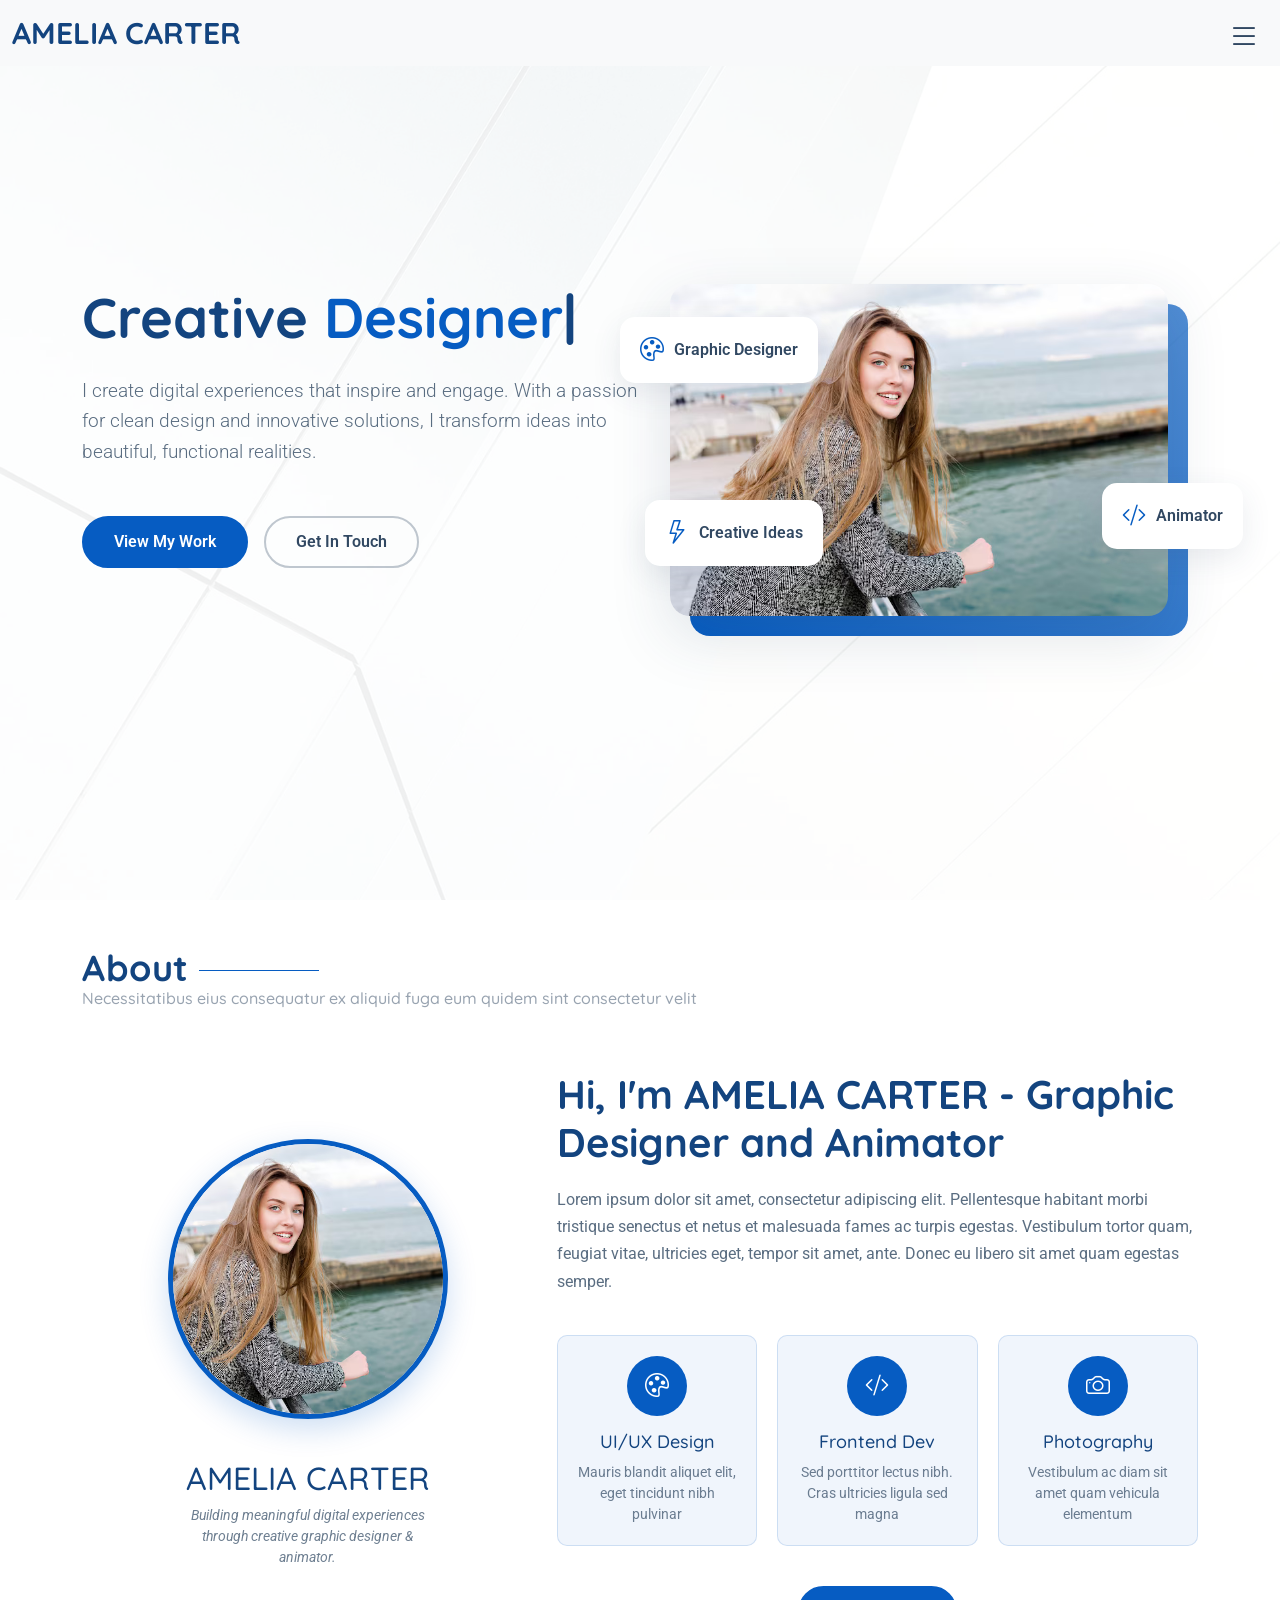
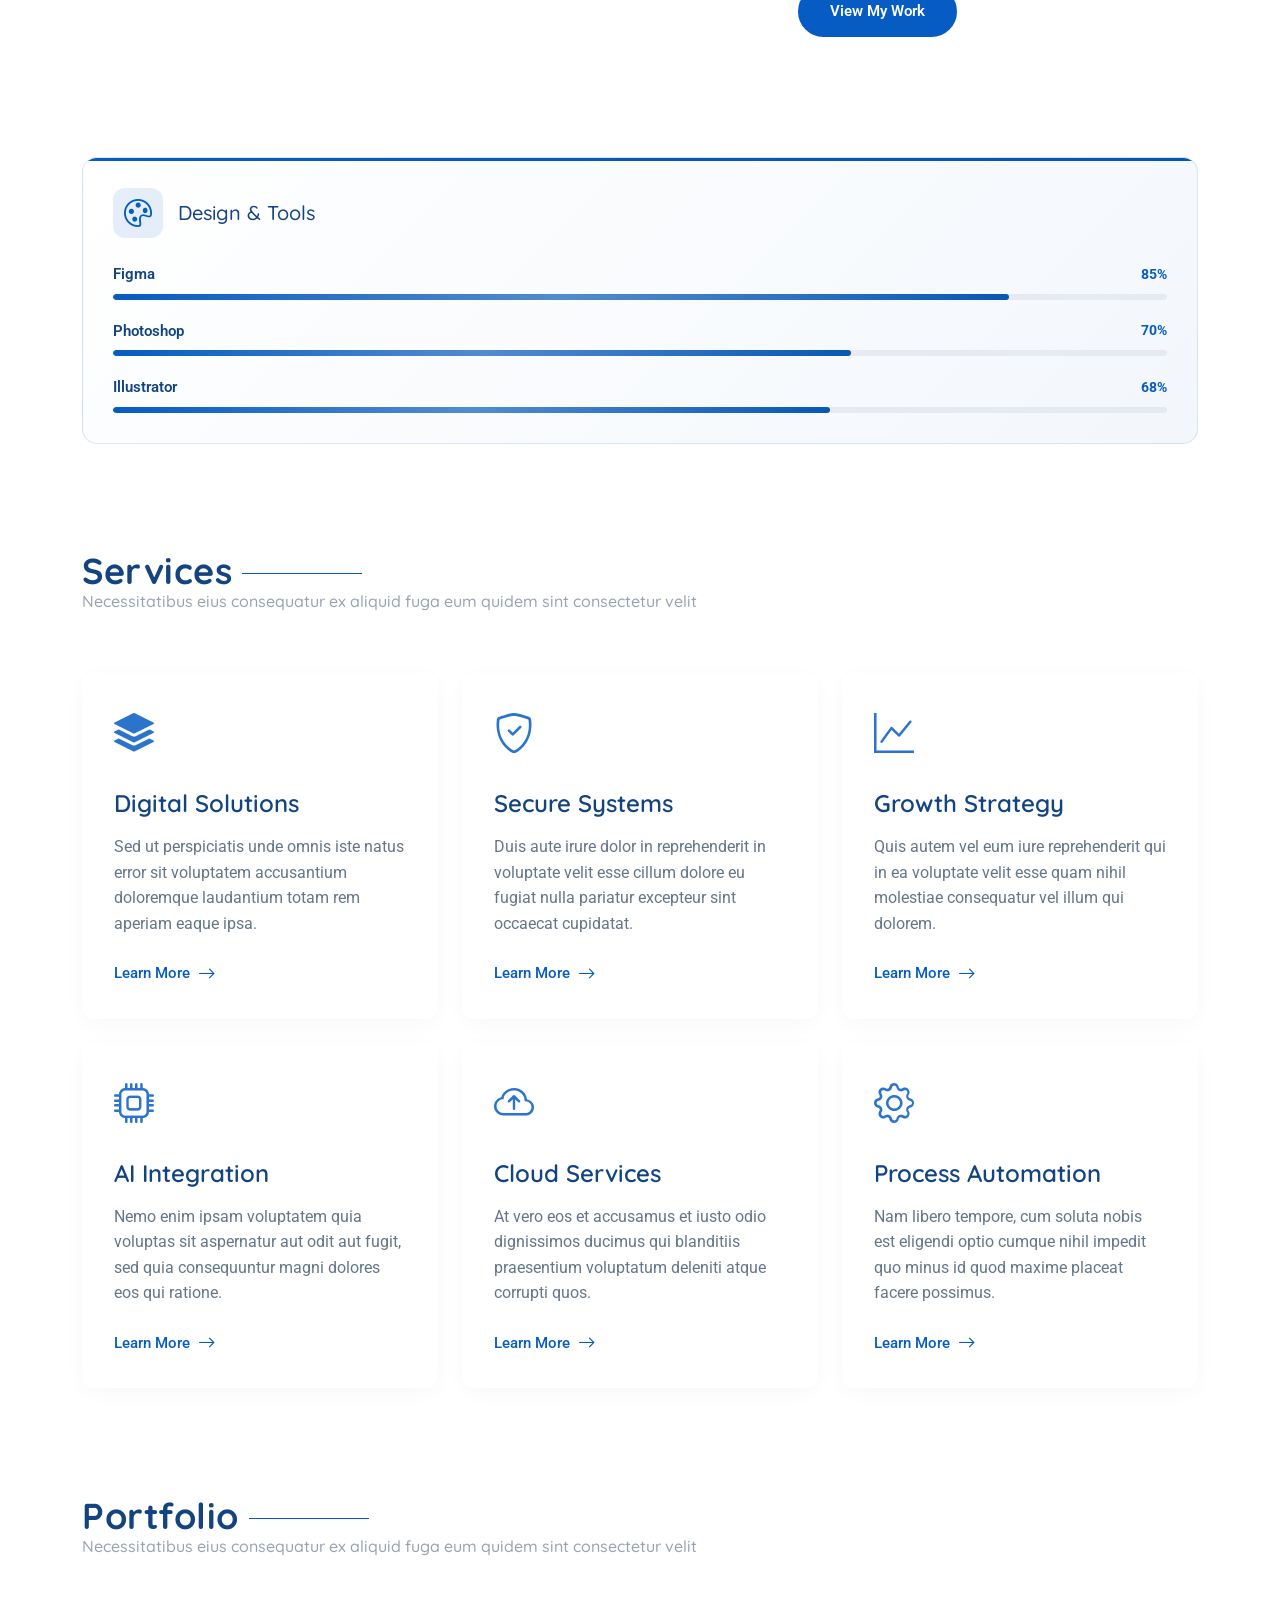
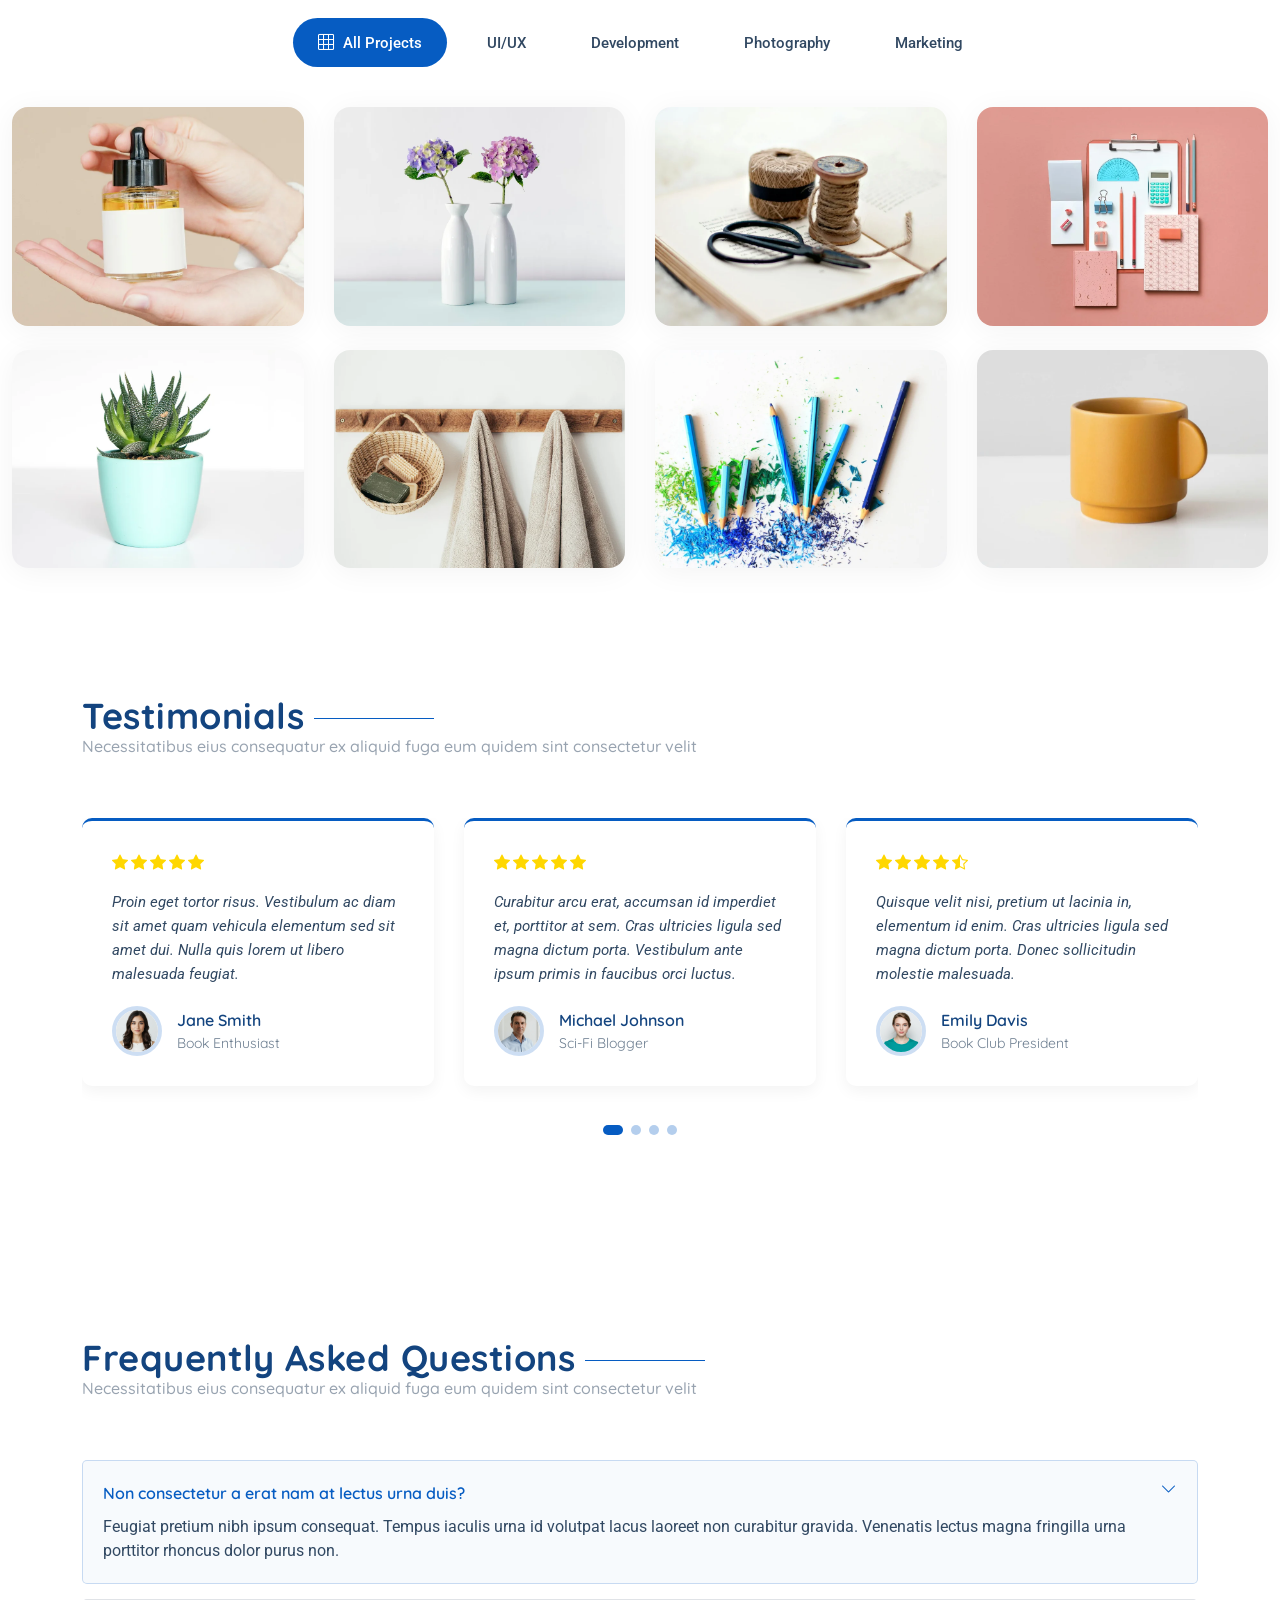
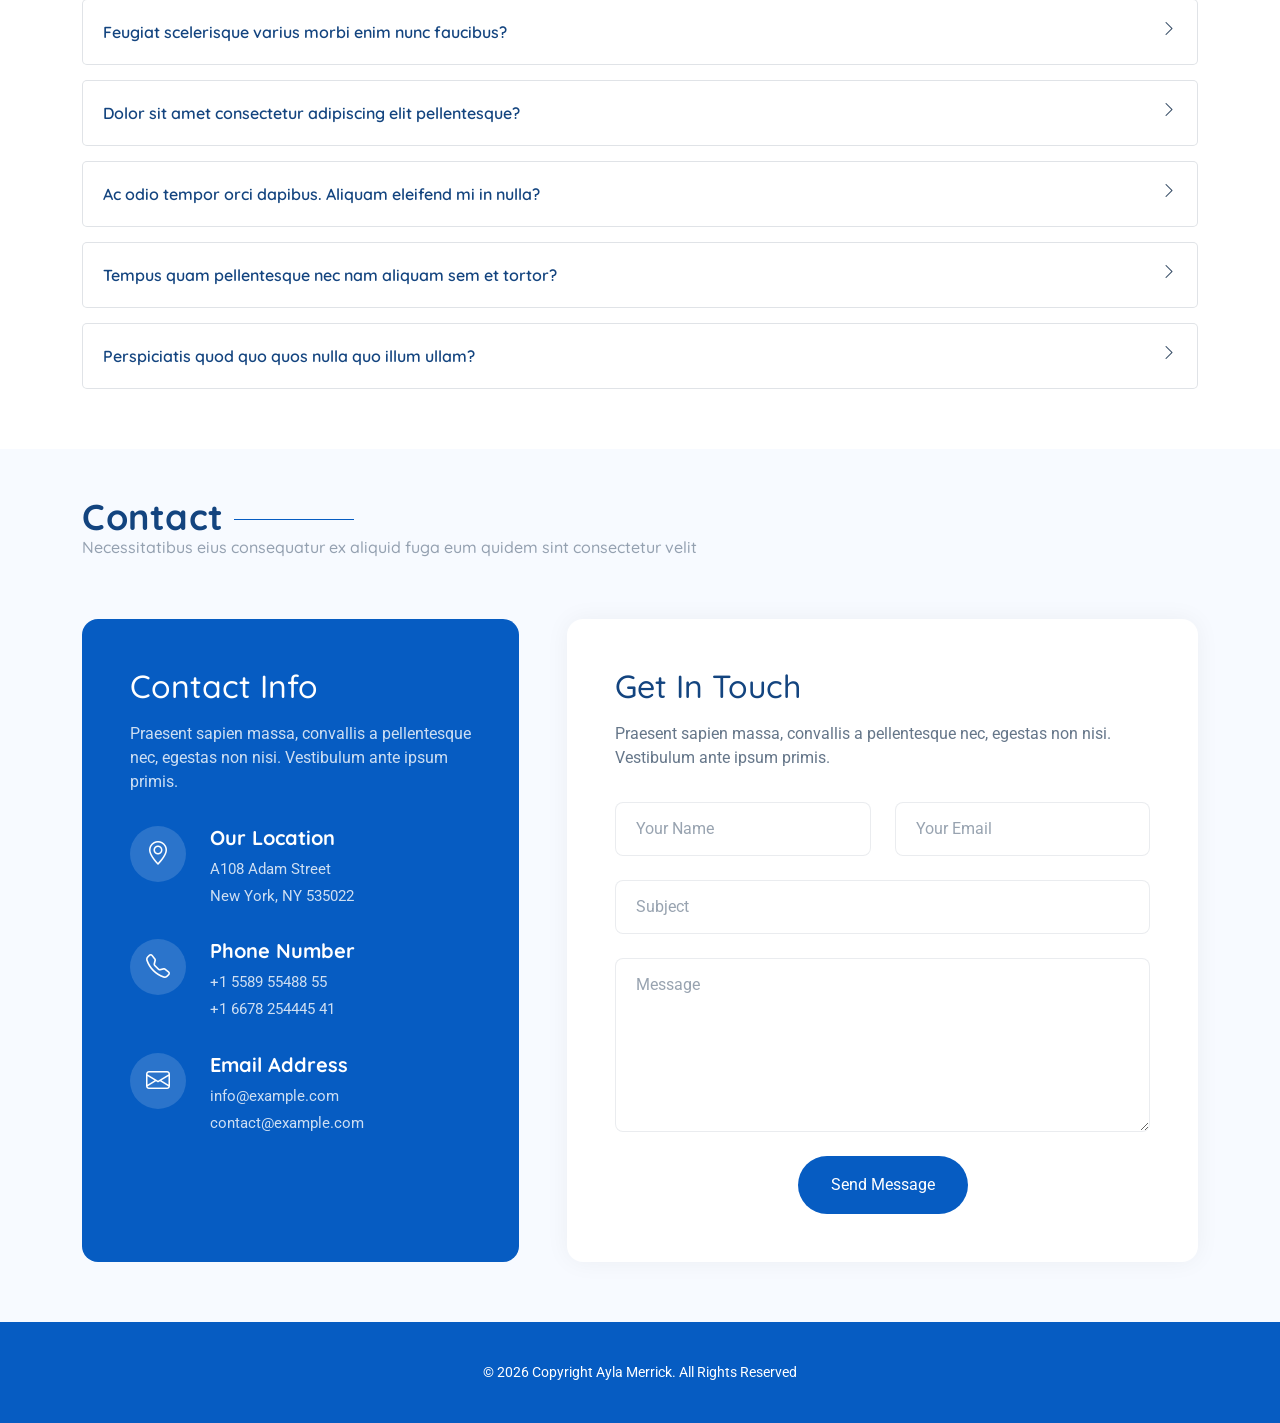
==== commit 2845c84f: "Services section design completed" ====
--- a/index.html
+++ b/index.html
@@ -159,7 +159,7 @@
                   <span>Creative Ideas</span>
                 </div>
               </div>
-              <img src="assets/img/profile/profile-square-1.webp" alt="Portfolio Hero"
+              <img src="assets/img/profile/profile-square-1.png" alt="Portfolio Hero"
                 class="img-fluid hero-main-image">
               <div class="image-overlay"></div>
             </div>
@@ -186,7 +186,7 @@
           <div class="col-lg-5" data-aos="fade-right" data-aos-delay="200">
             <div class="profile-image-wrapper">
               <div class="profile-image">
-                <img src="assets/img/profile/profile-square-1.webp" alt="Profile" class="img-fluid">
+                <img src="assets/img/profile/profile-square-1.png" alt="Profile" class="img-fluid">
               </div>
               <div class="signature-section">
                 <div class="intro">
@@ -697,7 +697,7 @@
 
         <div class="row">
           <div class="col-12">
-            <div class="critic-reviews" data-aos="fade-up" data-aos-delay="300">
+            <!-- <div class="critic-reviews" data-aos="fade-up" data-aos-delay="300">
               <div class="row">
                 <div class="col-md-4">
                   <div class="critic-review">
@@ -751,7 +751,7 @@
                   </div>
                 </div>
               </div>
-            </div>
+            </div> -->
 
             <div class="testimonials-container">
               <div class="swiper testimonials-slider init-swiper" data-aos="fade-up" data-aos-delay="400">
@@ -879,27 +879,6 @@
             </div>
           </div>
         </div>
-
-        <div class="row">
-          <div class="col-12 text-center" data-aos="fade-up">
-            <div class="overall-rating">
-              <div class="rating-number">4.8</div>
-              <div class="rating-stars">
-                <i class="bi bi-star-fill"></i>
-                <i class="bi bi-star-fill"></i>
-                <i class="bi bi-star-fill"></i>
-                <i class="bi bi-star-fill"></i>
-                <i class="bi bi-star-half"></i>
-              </div>
-              <p>Based on 230+ reviews</p>
-              <div class="rating-platforms">
-                <span>Goodreads</span>
-                <span>Amazon</span>
-                <span>Barnes &amp; Noble</span>
-              </div>
-            </div>
-          </div>
-        </div>
       </div>
     </section><!-- /Testimonials Section -->
 
@@ -1091,27 +1070,17 @@
   </main>
 
   <footer id="footer" class="footer dark-background">
-
     <div class="container">
       <div class="copyright text-center ">
-        <p>© <span>Copyright</span> <strong class="px-1 sitename">Style</strong> <span>All Rights Reserved</span></p>
+        <p>© 2026 <span>Copyright</span> Ayla Merrick. <span>All Rights Reserved</span></p>
       </div>
-      <div class="social-links d-flex justify-content-center">
+      <!-- <div class="social-links d-flex justify-content-center">
         <a href=""><i class="bi bi-twitter-x"></i></a>
         <a href=""><i class="bi bi-facebook"></i></a>
         <a href=""><i class="bi bi-instagram"></i></a>
         <a href=""><i class="bi bi-linkedin"></i></a>
-      </div>
-      <div class="credits">
-        <!-- All the links in the footer should remain intact. -->
-        <!-- You can delete the links only if you've purchased the pro version. -->
-        <!-- Licensing information: https://bootstrapmade.com/license/ -->
-        <!-- Purchase the pro version with working PHP/AJAX contact form: [buy-url] -->
-        Designed by <a href="https://bootstrapmade.com/">BootstrapMade</a> | <a
-          href="https://bootstrapmade.com/tools/">DevTools</a>
-      </div>
+      </div> -->
     </div>
-
   </footer>
 
   <!-- Scroll Top -->
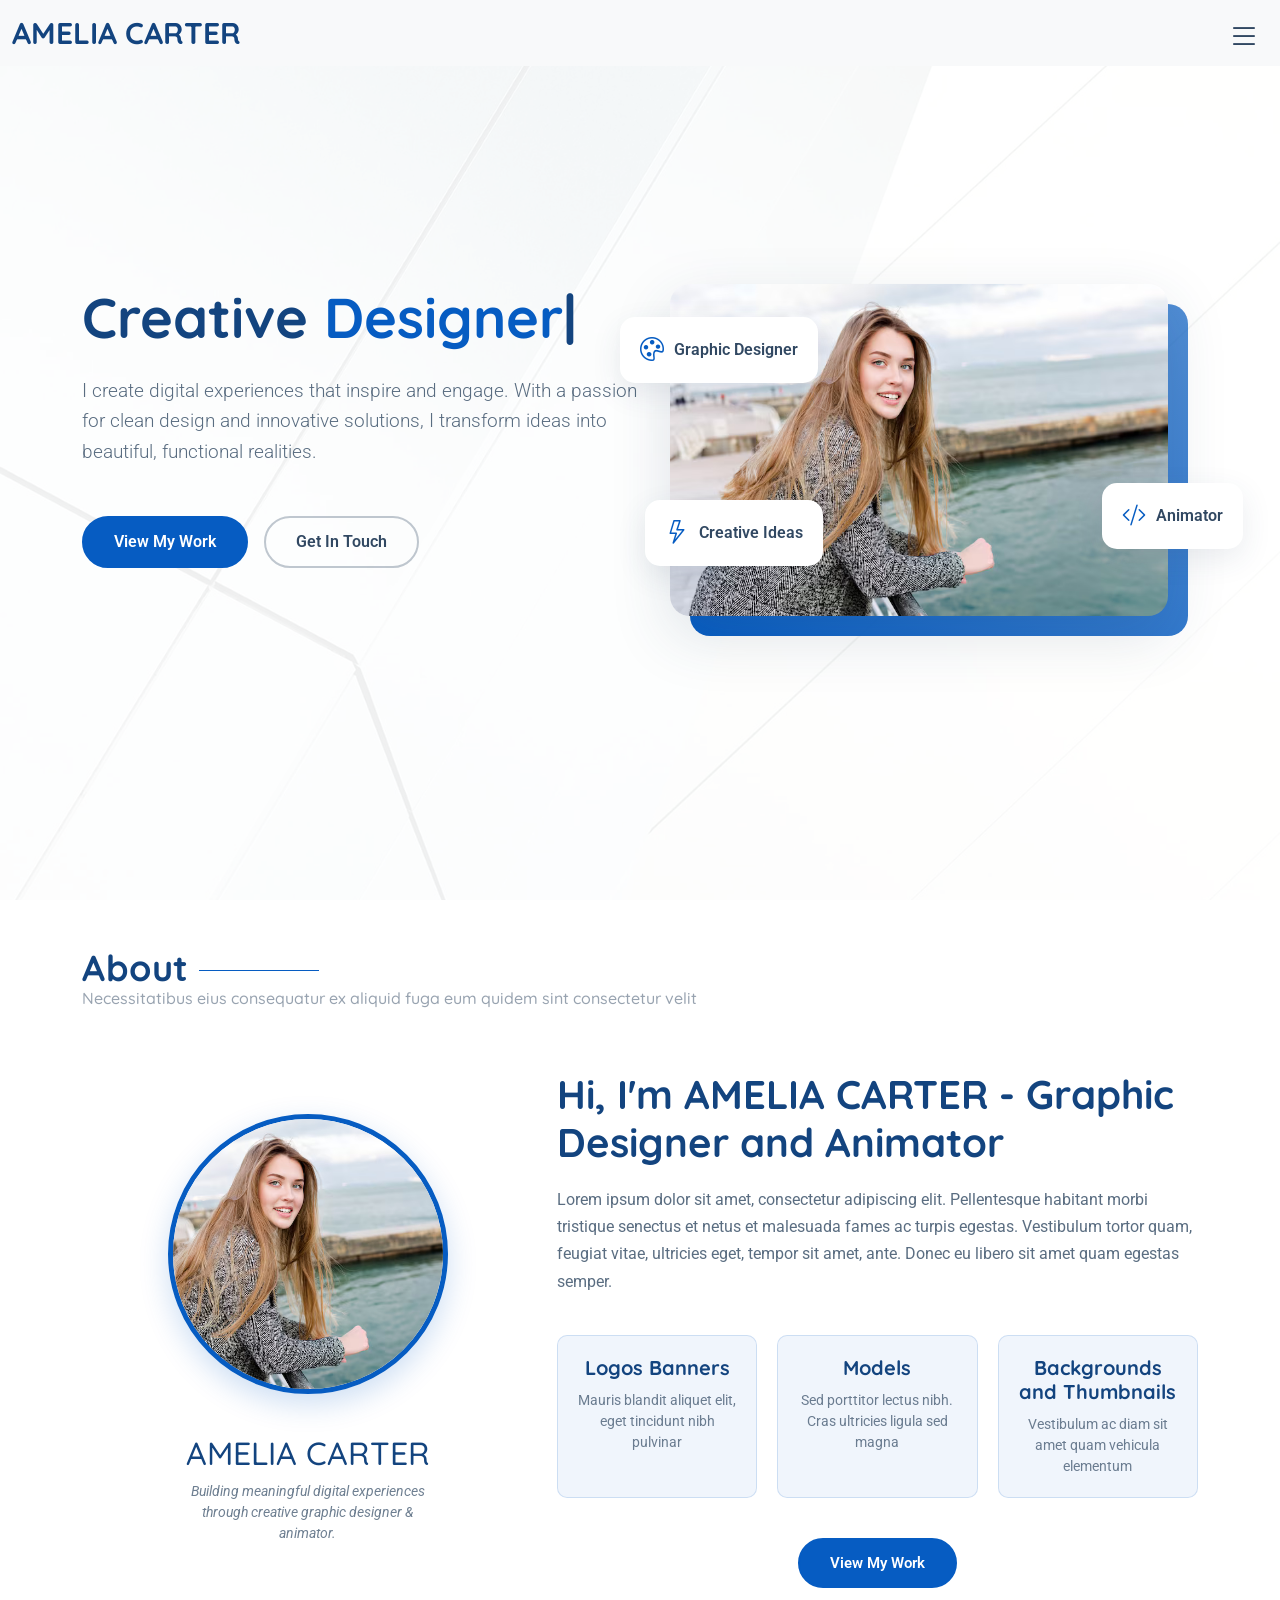
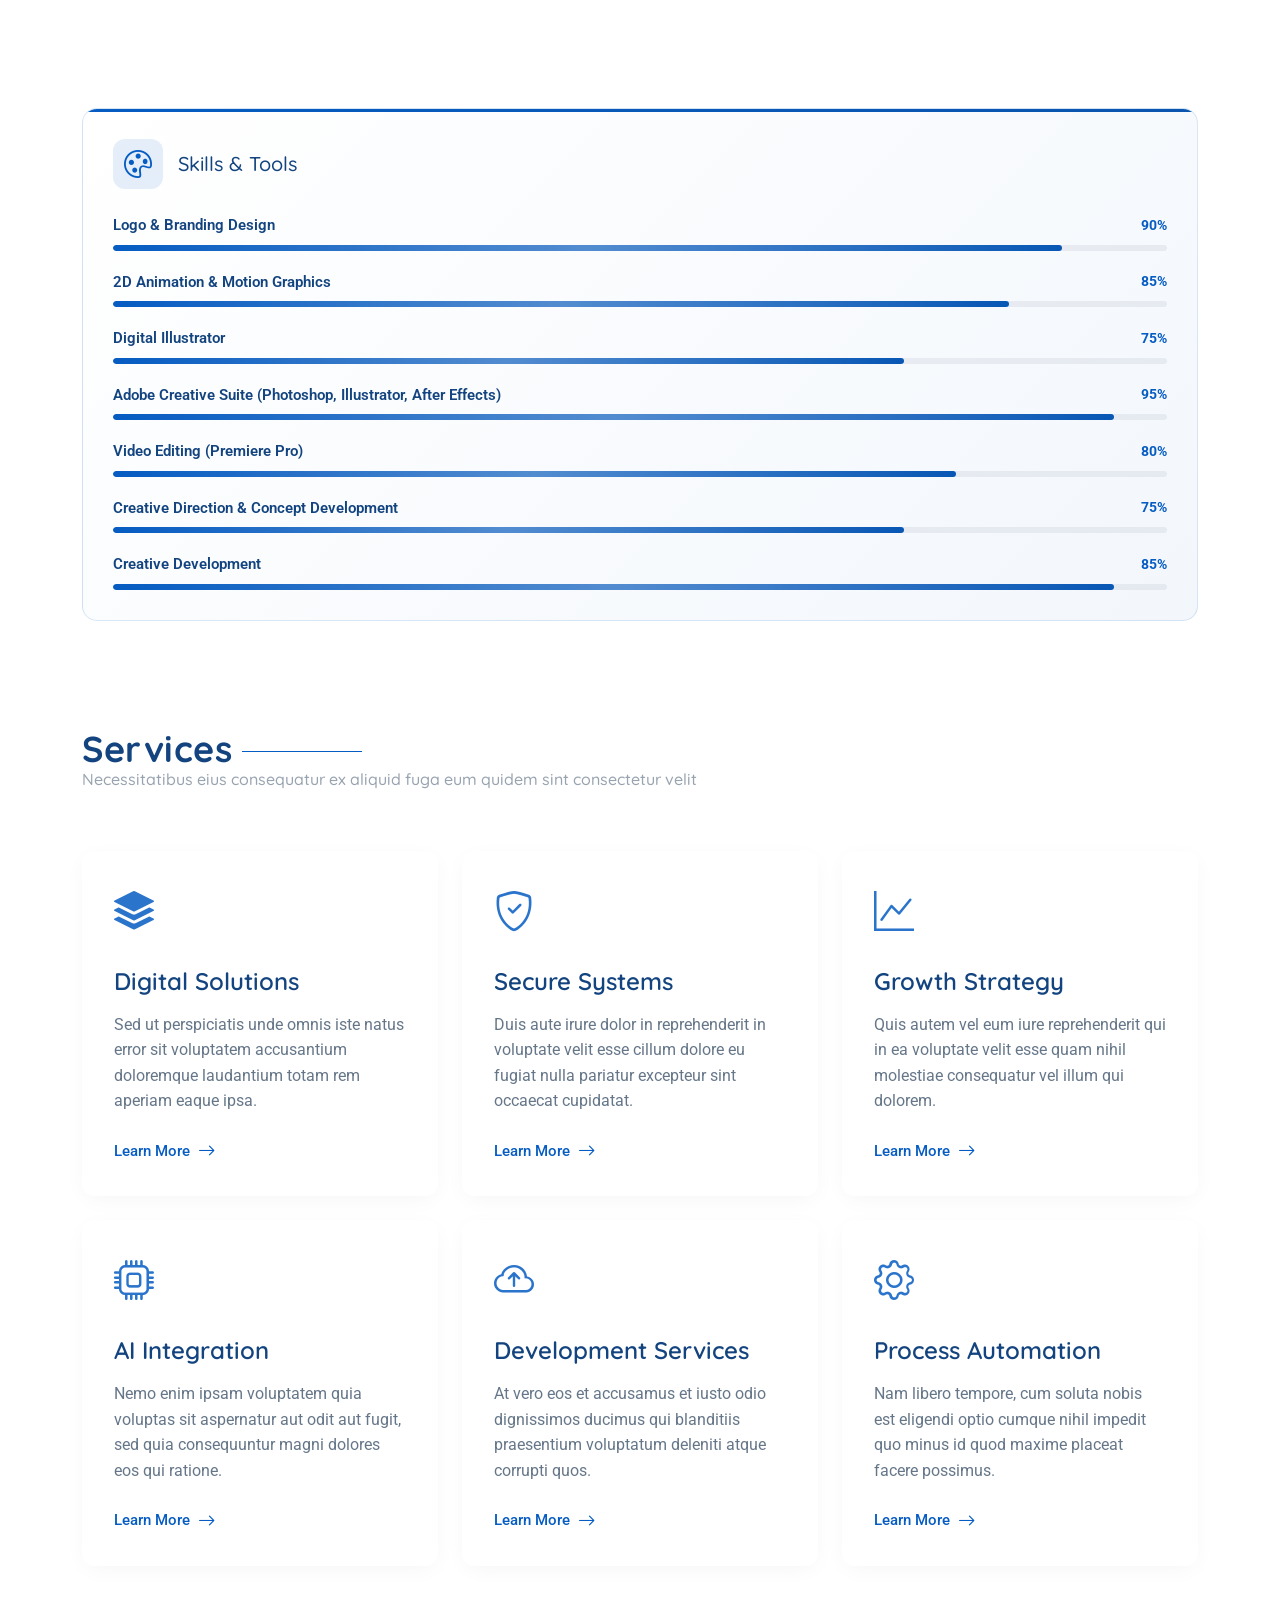
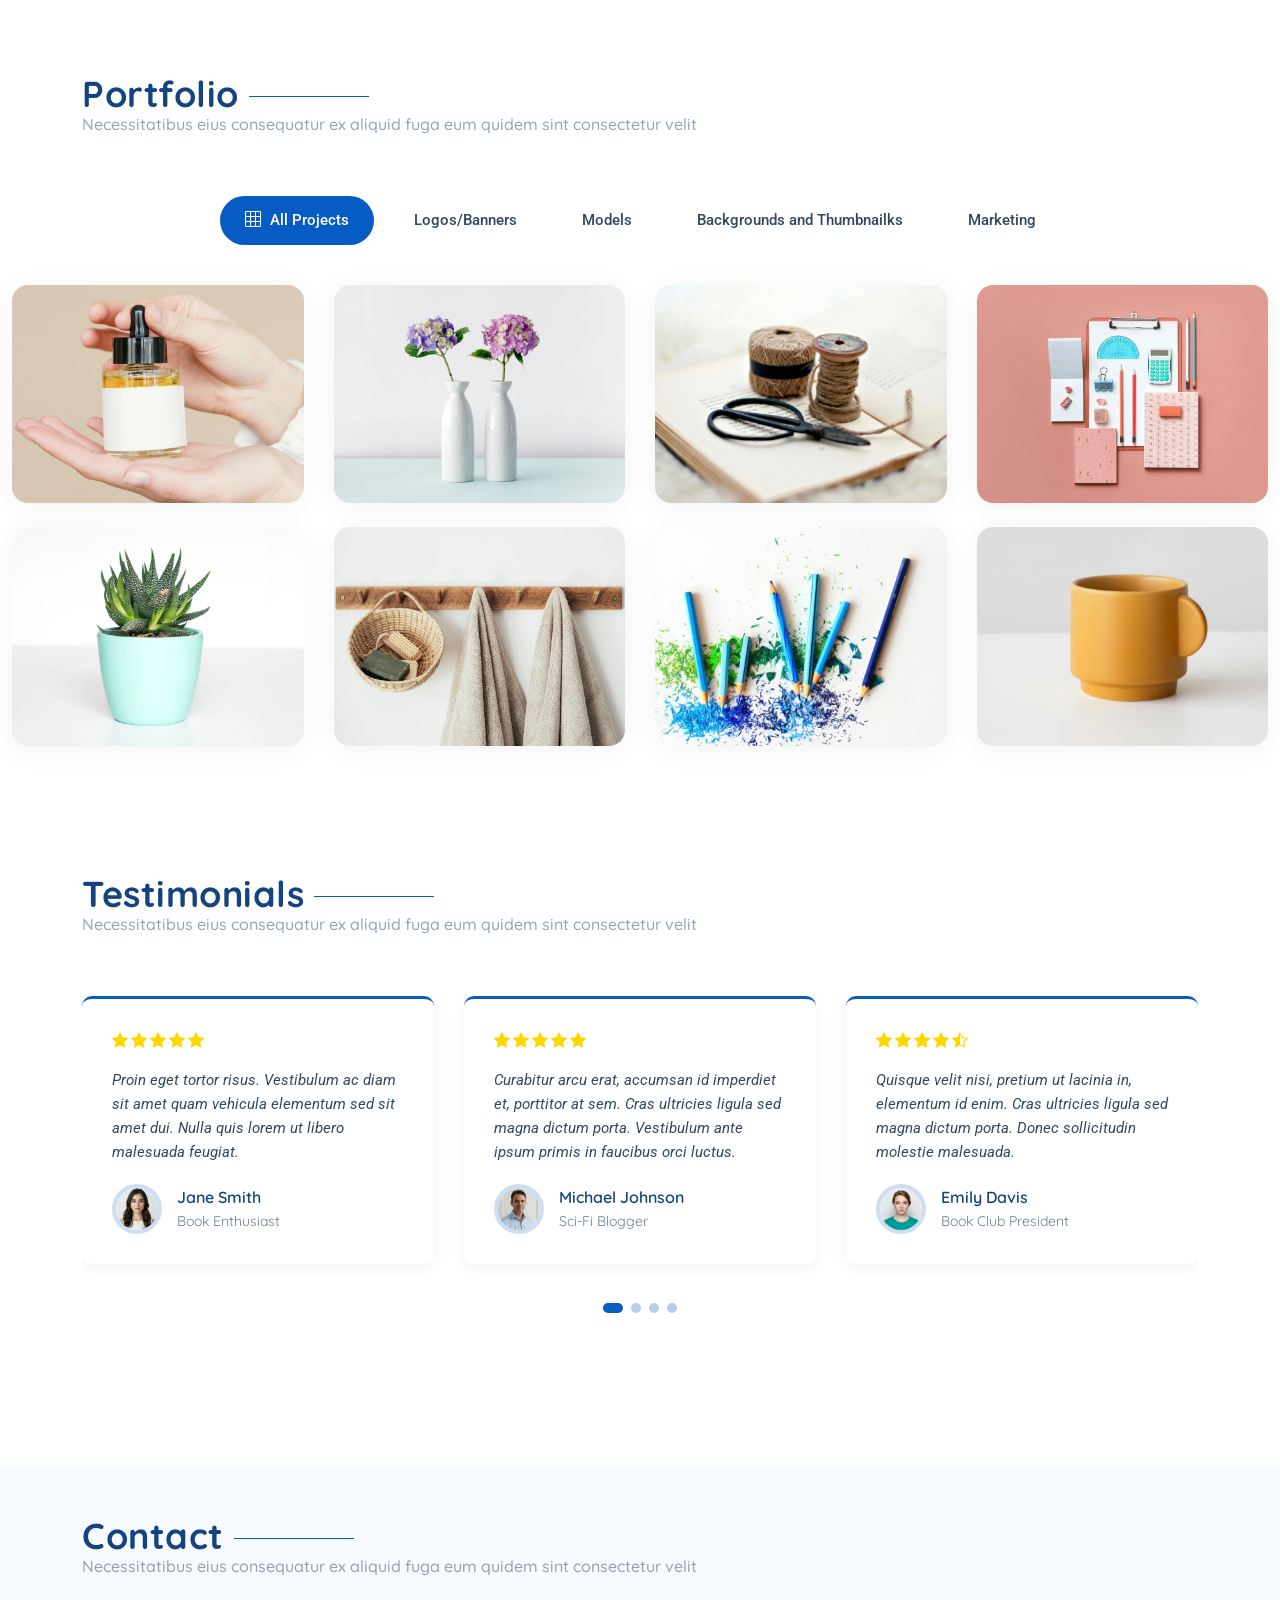
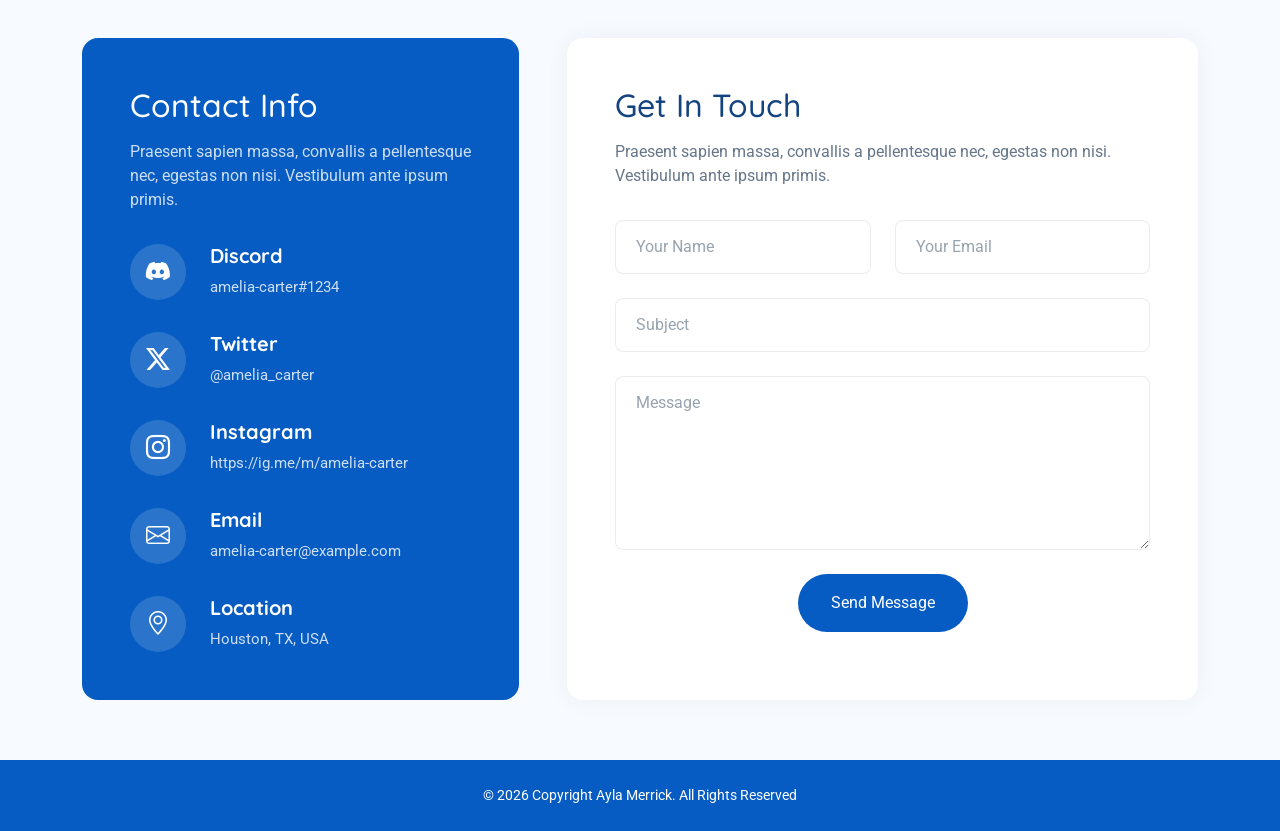
==== commit 97713b1a: "contact and footer section design completed with responsive" ====
--- a/index.html
+++ b/index.html
@@ -48,14 +48,11 @@
       </a>
 
       <nav id="navmenu" class="navmenu">
-
         <div class="profile-img">
-          <img src="assets/img/profile/profile-square-1.webp" alt="" class="img-fluid rounded-circle">
+          <img src="assets/img/profile/profile-square-1.png" alt="" class="img-fluid rounded-circle">
         </div>
 
         <a href="index.html" class="logo d-flex align-items-center justify-content-center active">
-          <!-- Uncomment the line below if you also wish to use an image logo -->
-          <!-- <img src="assets/img/logo.webp" alt=""> -->
           <h1 class="sitename">Alex Smith</h1>
         </a>
 
@@ -68,29 +65,6 @@
         </div>
 
         <ul>
-          <li><a href="#hero">Home</a></li>
-          <li><a href="#about">About</a></li>
-          <li><a href="#resume">Resume</a></li>
-          <li><a href="#portfolio">Portfolio</a></li>
-          <li><a href="#services">Services</a></li>
-          <li class="dropdown"><a href="#"><span>Dropdown</span> <i class="bi bi-chevron-down toggle-dropdown"></i></a>
-            <ul>
-              <li><a href="#">Dropdown 1</a></li>
-              <li class="dropdown"><a href="#"><span>Deep Dropdown</span> <i
-                    class="bi bi-chevron-down toggle-dropdown"></i></a>
-                <ul>
-                  <li><a href="#">Deep Dropdown 1</a></li>
-                  <li><a href="#">Deep Dropdown 2</a></li>
-                  <li><a href="#">Deep Dropdown 3</a></li>
-                  <li><a href="#">Deep Dropdown 4</a></li>
-                  <li><a href="#">Deep Dropdown 5</a></li>
-                </ul>
-              </li>
-              <li><a href="#">Dropdown 2</a></li>
-              <li><a href="#">Dropdown 3</a></li>
-              <li><a href="#">Dropdown 4</a></li>
-            </ul>
-          </li>
           <li><a href="#contact">Contact</a></li>
         </ul>
         <i class="mobile-nav-toggle d-xl-none bi bi-list"></i>
@@ -159,8 +133,7 @@
                   <span>Creative Ideas</span>
                 </div>
               </div>
-              <img src="assets/img/profile/profile-square-1.png" alt="Portfolio Hero"
-                class="img-fluid hero-main-image">
+              <img src="assets/img/profile/profile-square-1.png" alt="Portfolio Hero" class="img-fluid hero-main-image">
               <div class="image-overlay"></div>
             </div>
           </div>
@@ -209,24 +182,24 @@
 
               <div class="skills-grid">
                 <div class="skill-item" data-aos="zoom-in" data-aos-delay="400">
-                  <div class="skill-icon">
+                  <!-- <div class="skill-icon">
                     <i class="bi bi-palette"></i>
-                  </div>
-                  <h4>UI/UX Design</h4>
+                  </div> -->
+                  <h4 style="font-weight: 800; font-size: 20px;">Logos Banners</h4>
                   <p>Mauris blandit aliquet elit, eget tincidunt nibh pulvinar</p>
                 </div>
                 <div class="skill-item" data-aos="zoom-in" data-aos-delay="450">
-                  <div class="skill-icon">
+                  <!-- <div class="skill-icon">
                     <i class="bi bi-code-slash"></i>
-                  </div>
-                  <h4>Frontend Dev</h4>
+                  </div> -->
+                  <h4 style="font-weight: 800; font-size: 20px;">Models</h4>
                   <p>Sed porttitor lectus nibh. Cras ultricies ligula sed magna</p>
                 </div>
                 <div class="skill-item" data-aos="zoom-in" data-aos-delay="500">
-                  <div class="skill-icon">
+                  <!-- <div class="skill-icon">
                     <i class="bi bi-camera"></i>
-                  </div>
-                  <h4>Photography</h4>
+                  </div> -->
+                  <h4 style="font-weight: 800; font-size: 20px;">Backgrounds and Thumbnails</h4>
                   <p>Vestibulum ac diam sit amet quam vehicula elementum</p>
                 </div>
               </div>
@@ -278,12 +251,23 @@
                 <div class="skill-card">
                   <div class="skill-header">
                     <i class="bi bi-palette"></i>
-                    <h3>Design &amp; Tools</h3>
+                    <h3>Skills &amp; Tools</h3>
                   </div>
                   <div class="skills-animation">
                     <div class="skill-item">
                       <div class="skill-info">
-                        <span class="skill-name">Figma</span>
+                        <span class="skill-name">Logo & Branding Design</span>
+                        <span class="skill-percentage">90%</span>
+                      </div>
+                      <div class="skill-bar progress">
+                        <div class="progress-bar" role="progressbar" aria-valuenow="90" aria-valuemin="0"
+                          aria-valuemax="100"></div>
+                      </div>
+                    </div>
+
+                    <div class="skill-item">
+                      <div class="skill-info">
+                        <span class="skill-name">2D Animation & Motion Graphics</span>
                         <span class="skill-percentage">85%</span>
                       </div>
                       <div class="skill-bar progress">
@@ -294,22 +278,55 @@
 
                     <div class="skill-item">
                       <div class="skill-info">
-                        <span class="skill-name">Photoshop</span>
-                        <span class="skill-percentage">70%</span>
+                        <span class="skill-name">Digital Illustrator</span>
+                        <span class="skill-percentage">75%</span>
                       </div>
                       <div class="skill-bar progress">
-                        <div class="progress-bar" role="progressbar" aria-valuenow="70" aria-valuemin="0"
+                        <div class="progress-bar" role="progressbar" aria-valuenow="75" aria-valuemin="0"
                           aria-valuemax="100"></div>
                       </div>
                     </div>
 
                     <div class="skill-item">
                       <div class="skill-info">
-                        <span class="skill-name">Illustrator</span>
-                        <span class="skill-percentage">68%</span>
+                        <span class="skill-name">Adobe Creative Suite (Photoshop, Illustrator, After Effects)</span>
+                        <span class="skill-percentage">95%</span>
                       </div>
                       <div class="skill-bar progress">
-                        <div class="progress-bar" role="progressbar" aria-valuenow="68" aria-valuemin="0"
+                        <div class="progress-bar" role="progressbar" aria-valuenow="95" aria-valuemin="0"
+                          aria-valuemax="100"></div>
+                      </div>
+                    </div>
+
+                    <div class="skill-item">
+                      <div class="skill-info">
+                        <span class="skill-name">Video Editing (Premiere Pro)</span>
+                        <span class="skill-percentage">80%</span>
+                      </div>
+                      <div class="skill-bar progress">
+                        <div class="progress-bar" role="progressbar" aria-valuenow="80" aria-valuemin="0"
+                          aria-valuemax="100"></div>
+                      </div>
+                    </div>
+
+                    <div class="skill-item">
+                      <div class="skill-info">
+                        <span class="skill-name">Creative Direction & Concept Development</span>
+                        <span class="skill-percentage">75%</span>
+                      </div>
+                      <div class="skill-bar progress">
+                        <div class="progress-bar" role="progressbar" aria-valuenow="75" aria-valuemin="0"
+                          aria-valuemax="100"></div>
+                      </div>
+                    </div>
+
+                    <div class="skill-item">
+                      <div class="skill-info">
+                        <span class="skill-name">Creative Development</span>
+                        <span class="skill-percentage">85%</span>
+                      </div>
+                      <div class="skill-bar progress">
+                        <div class="progress-bar" role="progressbar" aria-valuenow="95" aria-valuemin="0"
                           aria-valuemax="100"></div>
                       </div>
                     </div>
@@ -416,7 +433,7 @@
               <div class="icon">
                 <i class="bi bi-cloud-arrow-up"></i>
               </div>
-              <h3>Cloud Services</h3>
+              <h3>Development Services</h3>
               <p>At vero eos et accusamus et iusto odio dignissimos ducimus qui blanditiis praesentium voluptatum
                 deleniti atque corrupti quos.</p>
               <div class="card-links">
@@ -469,14 +486,14 @@
             <li data-filter="*" class="filter-active">
               <i class="bi bi-grid-3x3"></i> All Projects
             </li>
-            <li data-filter=".filter-ui">
-              UI/UX
+            <li data-filter=".filter-logos">
+              Logos/Banners
             </li>
-            <li data-filter=".filter-development">
-              Development
+            <li data-filter=".filter-models">
+              Models
             </li>
-            <li data-filter=".filter-photography">
-              Photography
+            <li data-filter=".filter-backgrounds">
+              Backgrounds and Thumbnailks
             </li>
             <li data-filter=".filter-marketing">
               Marketing
@@ -485,23 +502,23 @@
 
           <div class="row g-4 isotope-container" data-aos="fade-up" data-aos-delay="300">
 
-            <div class="col-xl-3 col-lg-4 col-md-6 portfolio-item isotope-item filter-ui">
+            <div class="col-xl-3 col-lg-4 col-md-6 portfolio-item isotope-item filter-logos">
               <article class="portfolio-entry">
                 <figure class="entry-image">
                   <img src="assets/img/portfolio/portfolio-1.webp" class="img-fluid" alt="" loading="lazy">
                   <div class="entry-overlay">
                     <div class="overlay-content">
-                      <div class="entry-meta">UI/UX Design</div>
-                      <h3 class="entry-title">Mobile Banking App</h3>
+                      <!-- <div class="entry-meta">UI/UX Design</div> -->
+                      <h3 class="entry-title">Logos/Banners 1</h3>
                       <div class="entry-links">
                         <a href="assets/img/portfolio/portfolio-1.webp" class="glightbox"
                           data-gallery="portfolio-gallery-ui"
-                          data-glightbox="title: Mobile Banking App; description: Praesent commodo cursus magna, vel scelerisque nisl consectetur.">
+                          data-glightbox="title: Logos/Banners 1; description: Nulla vitae elit libero, a pharetra augue mollis interdum.">
                           <i class="bi bi-arrows-angle-expand"></i>
                         </a>
-                        <a href="portfolio-details.html">
+                        <!-- <a href="portfolio-details.html">
                           <i class="bi bi-arrow-right"></i>
-                        </a>
+                        </a> -->
                       </div>
                     </div>
                   </div>
@@ -509,23 +526,23 @@
               </article>
             </div><!-- End Portfolio Item -->
 
-            <div class="col-xl-3 col-lg-4 col-md-6 portfolio-item isotope-item filter-development">
+            <div class="col-xl-3 col-lg-4 col-md-6 portfolio-item isotope-item filter-models">
               <article class="portfolio-entry">
                 <figure class="entry-image">
                   <img src="assets/img/portfolio/portfolio-10.webp" class="img-fluid" alt="" loading="lazy">
                   <div class="entry-overlay">
                     <div class="overlay-content">
-                      <div class="entry-meta">Development</div>
-                      <h3 class="entry-title">E-Learning Platform</h3>
+                      <!-- <div class="entry-meta">UI/UX Design</div> -->
+                      <h3 class="entry-title">Models 1</h3>
                       <div class="entry-links">
                         <a href="assets/img/portfolio/portfolio-10.webp" class="glightbox"
                           data-gallery="portfolio-gallery-development"
-                          data-glightbox="title: E-Learning Platform; description: Nulla vitae elit libero, a pharetra augue mollis interdum.">
+                          data-glightbox="title: Models 1; description: Nulla vitae elit libero, a pharetra augue mollis interdum.">
                           <i class="bi bi-arrows-angle-expand"></i>
                         </a>
-                        <a href="portfolio-details.html">
+                        <!-- <a href="portfolio-details.html">
                           <i class="bi bi-arrow-right"></i>
-                        </a>
+                        </a> -->
                       </div>
                     </div>
                   </div>
@@ -533,23 +550,23 @@
               </article>
             </div><!-- End Portfolio Item -->
 
-            <div class="col-xl-3 col-lg-4 col-md-6 portfolio-item isotope-item filter-photography">
+            <div class="col-xl-3 col-lg-4 col-md-6 portfolio-item isotope-item filter-backgrounds">
               <article class="portfolio-entry">
                 <figure class="entry-image">
                   <img src="assets/img/portfolio/portfolio-7.webp" class="img-fluid" alt="" loading="lazy">
                   <div class="entry-overlay">
                     <div class="overlay-content">
-                      <div class="entry-meta">Photography</div>
-                      <h3 class="entry-title">Urban Architecture</h3>
+                      <!-- <div class="entry-meta">Photography</div> -->
+                      <h3 class="entry-title">Backgrounds and Thumbnails 1</h3>
                       <div class="entry-links">
                         <a href="assets/img/portfolio/portfolio-7.webp" class="glightbox"
                           data-gallery="portfolio-gallery-photography"
-                          data-glightbox="title: Urban Architecture; description: Sed ut perspiciatis unde omnis iste natus error sit voluptatem.">
+                          data-glightbox="title: Backgrounds and Thumbnails 1; description: Sed ut perspiciatis unde omnis iste natus error sit voluptatem.">
                           <i class="bi bi-arrows-angle-expand"></i>
                         </a>
-                        <a href="portfolio-details.html">
+                        <!-- <a href="portfolio-details.html">
                           <i class="bi bi-arrow-right"></i>
-                        </a>
+                        </a> -->
                       </div>
                     </div>
                   </div>
@@ -563,17 +580,17 @@
                   <img src="assets/img/portfolio/portfolio-4.webp" class="img-fluid" alt="" loading="lazy">
                   <div class="entry-overlay">
                     <div class="overlay-content">
-                      <div class="entry-meta">Marketing</div>
-                      <h3 class="entry-title">Social Media Campaign</h3>
+                      <!-- <div class="entry-meta">Marketing</div> -->
+                      <h3 class="entry-title">Marketing 1</h3>
                       <div class="entry-links">
                         <a href="assets/img/portfolio/portfolio-4.webp" class="glightbox"
                           data-gallery="portfolio-gallery-marketing"
-                          data-glightbox="title: Social Media Campaign; description: Quis autem vel eum iure reprehenderit qui in ea voluptate.">
+                          data-glightbox="title: Marketing 1; description: Quis autem vel eum iure reprehenderit qui in ea voluptate.">
                           <i class="bi bi-arrows-angle-expand"></i>
                         </a>
-                        <a href="portfolio-details.html">
+                        <!-- <a href="portfolio-details.html">
                           <i class="bi bi-arrow-right"></i>
-                        </a>
+                        </a> -->
                       </div>
                     </div>
                   </div>
@@ -581,23 +598,23 @@
               </article>
             </div><!-- End Portfolio Item -->
 
-            <div class="col-xl-3 col-lg-4 col-md-6 portfolio-item isotope-item filter-ui">
+            <div class="col-xl-3 col-lg-4 col-md-6 portfolio-item isotope-item filter-logos">
               <article class="portfolio-entry">
                 <figure class="entry-image">
                   <img src="assets/img/portfolio/portfolio-2.webp" class="img-fluid" alt="" loading="lazy">
                   <div class="entry-overlay">
                     <div class="overlay-content">
-                      <div class="entry-meta">UI/UX Design</div>
-                      <h3 class="entry-title">Smart Home Interface</h3>
+                      <!-- <div class="entry-meta">UI/UX Design</div> -->
+                      <h3 class="entry-title">Logos/Banners 2</h3>
                       <div class="entry-links">
                         <a href="assets/img/portfolio/portfolio-2.webp" class="glightbox"
                           data-gallery="portfolio-gallery-ui"
-                          data-glightbox="title: Smart Home Interface; description: At vero eos et accusamus et iusto odio dignissimos ducimus.">
+                          data-glightbox="title: Logos/Banners 2; description: At vero eos et accusamus et iusto odio dignissimos ducimus.">
                           <i class="bi bi-arrows-angle-expand"></i>
                         </a>
-                        <a href="portfolio-details.html">
+                        <!-- <a href="portfolio-details.html">
                           <i class="bi bi-arrow-right"></i>
-                        </a>
+                        </a> -->
                       </div>
                     </div>
                   </div>
@@ -605,23 +622,23 @@
               </article>
             </div><!-- End Portfolio Item -->
 
-            <div class="col-xl-3 col-lg-4 col-md-6 portfolio-item isotope-item filter-development">
+            <div class="col-xl-3 col-lg-4 col-md-6 portfolio-item isotope-item filter-models">
               <article class="portfolio-entry">
                 <figure class="entry-image">
                   <img src="assets/img/portfolio/portfolio-11.webp" class="img-fluid" alt="" loading="lazy">
                   <div class="entry-overlay">
                     <div class="overlay-content">
-                      <div class="entry-meta">Development</div>
-                      <h3 class="entry-title">Cloud Management System</h3>
+                      <!-- <div class="entry-meta">Development</div> -->
+                      <h3 class="entry-title">Models 2</h3>
                       <div class="entry-links">
                         <a href="assets/img/portfolio/portfolio-11.webp" class="glightbox"
                           data-gallery="portfolio-gallery-development"
-                          data-glightbox="title: Cloud Management System; description: Temporibus autem quibusdam et aut officiis debitis.">
+                          data-glightbox="title: Models 2; description: Temporibus autem quibusdam et aut officiis debitis.">
                           <i class="bi bi-arrows-angle-expand"></i>
                         </a>
-                        <a href="portfolio-details.html">
+                        <!-- <a href="portfolio-details.html">
                           <i class="bi bi-arrow-right"></i>
-                        </a>
+                        </a> -->
                       </div>
                     </div>
                   </div>
@@ -629,23 +646,23 @@
               </article>
             </div><!-- End Portfolio Item -->
 
-            <div class="col-xl-3 col-lg-4 col-md-6 portfolio-item isotope-item filter-photography">
+            <div class="col-xl-3 col-lg-4 col-md-6 portfolio-item isotope-item filter-backgrounds">
               <article class="portfolio-entry">
                 <figure class="entry-image">
                   <img src="assets/img/portfolio/portfolio-8.webp" class="img-fluid" alt="" loading="lazy">
                   <div class="entry-overlay">
                     <div class="overlay-content">
-                      <div class="entry-meta">Photography</div>
-                      <h3 class="entry-title">Nature Collection</h3>
+                      <!-- <div class="entry-meta">Photography</div> -->
+                      <h3 class="entry-title">Backgrounds and Thumbnails 2</h3>
                       <div class="entry-links">
                         <a href="assets/img/portfolio/portfolio-8.webp" class="glightbox"
                           data-gallery="portfolio-gallery-photography"
-                          data-glightbox="title: Nature Collection; description: Integer posuere erat a ante venenatis dapibus posuere velit aliquet.">
+                          data-glightbox="title: Backgrounds and Thumbnails 2; description: Integer posuere erat a ante venenatis dapibus posuere velit aliquet.">
                           <i class="bi bi-arrows-angle-expand"></i>
                         </a>
-                        <a href="portfolio-details.html">
+                        <!-- <a href="portfolio-details.html">
                           <i class="bi bi-arrow-right"></i>
-                        </a>
+                        </a> -->
                       </div>
                     </div>
                   </div>
@@ -659,17 +676,17 @@
                   <img src="assets/img/portfolio/portfolio-5.webp" class="img-fluid" alt="" loading="lazy">
                   <div class="entry-overlay">
                     <div class="overlay-content">
-                      <div class="entry-meta">Marketing</div>
-                      <h3 class="entry-title">Brand Strategy</h3>
+                      <!-- <div class="entry-meta">Marketing</div> -->
+                      <h3 class="entry-title">Marketing 2</h3>
                       <div class="entry-links">
                         <a href="assets/img/portfolio/portfolio-5.webp" class="glightbox"
                           data-gallery="portfolio-gallery-marketing"
-                          data-glightbox="title: Brand Strategy; description: Fusce dapibus, tellus ac cursus commodo, tortor mauris condimentum.">
+                          data-glightbox="title: Marketing 2; description: Fusce dapibus, tellus ac cursus commodo, tortor mauris condimentum.">
                           <i class="bi bi-arrows-angle-expand"></i>
                         </a>
-                        <a href="portfolio-details.html">
+                        <!-- <a href="portfolio-details.html">
                           <i class="bi bi-arrow-right"></i>
-                        </a>
+                        </a> -->
                       </div>
                     </div>
                   </div>
@@ -883,13 +900,12 @@
     </section><!-- /Testimonials Section -->
 
     <!-- Faq Section -->
-    <section id="faq" class="faq section">
-
-      <!-- Section Title -->
+    <!-- <section id="faq" class="faq section">
+
       <div class="container section-title">
         <h2>Frequently Asked Questions</h2>
         <p>Necessitatibus eius consequatur ex aliquid fuga eum quidem sint consectetur velit</p>
-      </div><!-- End Section Title -->
+      </div>
 
       <div class="container">
 
@@ -906,7 +922,7 @@
                     gravida. Venenatis lectus magna fringilla urna porttitor rhoncus dolor purus non.</p>
                 </div>
                 <i class="faq-toggle bi bi-chevron-right"></i>
-              </div><!-- End Faq item-->
+              </div>
 
               <div class="faq-item">
                 <h3>Feugiat scelerisque varius morbi enim nunc faucibus?</h3>
@@ -916,7 +932,7 @@
                     elit ullamcorper dignissim. Mauris ultrices eros in cursus turpis massa tincidunt dui.</p>
                 </div>
                 <i class="faq-toggle bi bi-chevron-right"></i>
-              </div><!-- End Faq item-->
+              </div>
 
               <div class="faq-item">
                 <h3>Dolor sit amet consectetur adipiscing elit pellentesque?</h3>
@@ -927,7 +943,7 @@
                     sed odio morbi quis</p>
                 </div>
                 <i class="faq-toggle bi bi-chevron-right"></i>
-              </div><!-- End Faq item-->
+              </div>
 
               <div class="faq-item">
                 <h3>Ac odio tempor orci dapibus. Aliquam eleifend mi in nulla?</h3>
@@ -937,7 +953,7 @@
                     elit ullamcorper dignissim. Mauris ultrices eros in cursus turpis massa tincidunt dui.</p>
                 </div>
                 <i class="faq-toggle bi bi-chevron-right"></i>
-              </div><!-- End Faq item-->
+              </div>
 
               <div class="faq-item">
                 <h3>Tempus quam pellentesque nec nam aliquam sem et tortor?</h3>
@@ -947,7 +963,7 @@
                     Purus gravida quis blandit turpis cursus in</p>
                 </div>
                 <i class="faq-toggle bi bi-chevron-right"></i>
-              </div><!-- End Faq item-->
+              </div>
 
               <div class="faq-item">
                 <h3>Perspiciatis quod quo quos nulla quo illum ullam?</h3>
@@ -956,17 +972,17 @@
                     Distinctio ipsam dolore et.</p>
                 </div>
                 <i class="faq-toggle bi bi-chevron-right"></i>
-              </div><!-- End Faq item-->
-
-            </div>
-
-          </div><!-- End Faq Column-->
+              </div>
+
+            </div>
+
+          </div>
 
         </div>
 
       </div>
 
-    </section><!-- /Faq Section -->
+    </section> -->
 
     <!-- Contact Section -->
     <section id="contact" class="contact section light-background">
@@ -986,36 +1002,53 @@
               <p>Praesent sapien massa, convallis a pellentesque nec, egestas non nisi. Vestibulum ante ipsum primis.
               </p>
 
+              <div class="info-item" data-aos="fade-up" data-aos-delay="500">
+                <div class="icon-box">
+                  <i class="bi bi-discord"></i>
+                </div>
+                <div class="content">
+                  <h4>Discord</h4>
+                  <p>amelia-carter#1234</p>
+                </div>
+              </div>
+
+              <div class="info-item" data-aos="fade-up" data-aos-delay="500">
+                <div class="icon-box">
+                  <i class="bi bi-twitter-x"></i>
+                </div>
+                <div class="content">
+                  <h4>Twitter</h4>
+                  <p>@amelia_carter</p>
+                </div>
+              </div>
+
+              <div class="info-item" data-aos="fade-up" data-aos-delay="400">
+                <div class="icon-box">
+                  <i class="bi bi-instagram"></i>
+                </div>
+                <div class="content">
+                  <h4>Instagram</h4>
+                  <p>https://ig.me/m/amelia-carter</p>
+                </div>
+              </div>
+
+              <div class="info-item" data-aos="fade-up" data-aos-delay="500">
+                <div class="icon-box">
+                  <i class="bi bi-envelope"></i>
+                </div>
+                <div class="content">
+                  <h4>Email</h4>
+                  <p>amelia-carter@example.com</p>
+                </div>
+              </div>
+
               <div class="info-item" data-aos="fade-up" data-aos-delay="300">
                 <div class="icon-box">
                   <i class="bi bi-geo-alt"></i>
                 </div>
                 <div class="content">
-                  <h4>Our Location</h4>
-                  <p>A108 Adam Street</p>
-                  <p>New York, NY 535022</p>
-                </div>
-              </div>
-
-              <div class="info-item" data-aos="fade-up" data-aos-delay="400">
-                <div class="icon-box">
-                  <i class="bi bi-telephone"></i>
-                </div>
-                <div class="content">
-                  <h4>Phone Number</h4>
-                  <p>+1 5589 55488 55</p>
-                  <p>+1 6678 254445 41</p>
-                </div>
-              </div>
-
-              <div class="info-item" data-aos="fade-up" data-aos-delay="500">
-                <div class="icon-box">
-                  <i class="bi bi-envelope"></i>
-                </div>
-                <div class="content">
-                  <h4>Email Address</h4>
-                  <p>info@example.com</p>
-                  <p>contact@example.com</p>
+                  <h4>Location</h4>
+                  <p>Houston, TX, USA</p>
                 </div>
               </div>
             </div>
--- a/assets/css/main.css
+++ b/assets/css/main.css
@@ -14,29 +14,41 @@
 --------------------------------------------------------------*/
 /* Fonts */
 :root {
-  --default-font: "Roboto",  system-ui, -apple-system, "Segoe UI", Roboto, "Helvetica Neue", Arial, "Noto Sans", "Liberation Sans", sans-serif, "Apple Color Emoji", "Segoe UI Emoji", "Segoe UI Symbol", "Noto Color Emoji";
-  --heading-font: "Quicksand",  sans-serif;
-  --nav-font: "Open Sans",  sans-serif;
+  --default-font: "Roboto", system-ui, -apple-system, "Segoe UI", Roboto, "Helvetica Neue", Arial, "Noto Sans", "Liberation Sans", sans-serif, "Apple Color Emoji", "Segoe UI Emoji", "Segoe UI Symbol", "Noto Color Emoji";
+  --heading-font: "Quicksand", sans-serif;
+  --nav-font: "Open Sans", sans-serif;
 }
 
 /* Global Colors - The following color variables are used throughout the website. Updating them here will change the color scheme of the entire website */
-:root { 
-  --background-color: #ffffff; /* Background color for the entire website, including individual sections */
-  --default-color: #314862; /* Default color used for the majority of the text content across the entire website */
-  --heading-color: #13447f; /* Color for headings, subheadings and title throughout the website */
-  --accent-color: #065cc2; /* Accent color that represents your brand on the website. It's used for buttons, links, and other elements that need to stand out */
-  --surface-color: #ffffff; /* The surface color is used as a background of boxed elements within sections, such as cards, icon boxes, or other elements that require a visual separation from the global background. */
-  --contrast-color: #ffffff; /* Contrast color for text, ensuring readability against backgrounds of accent, heading, or default colors. */
+:root {
+  --background-color: #ffffff;
+  /* Background color for the entire website, including individual sections */
+  --default-color: #314862;
+  /* Default color used for the majority of the text content across the entire website */
+  --heading-color: #13447f;
+  /* Color for headings, subheadings and title throughout the website */
+  --accent-color: #065cc2;
+  /* Accent color that represents your brand on the website. It's used for buttons, links, and other elements that need to stand out */
+  --surface-color: #ffffff;
+  /* The surface color is used as a background of boxed elements within sections, such as cards, icon boxes, or other elements that require a visual separation from the global background. */
+  --contrast-color: #ffffff;
+  /* Contrast color for text, ensuring readability against backgrounds of accent, heading, or default colors. */
 }
 
 /* Nav Menu Colors - The following color variables are used specifically for the navigation menu. They are separate from the global colors to allow for more customization options */
 :root {
-  --nav-color: #314862;  /* The default color of the main navmenu links */
-  --nav-hover-color: #065cc2; /* Applied to main navmenu links when they are hovered over or active */
-  --nav-mobile-background-color: #11427d; /* Used as the background color for mobile navigation menu */
-  --nav-dropdown-background-color: #065cc2; /* Used as the background color for dropdown items that appear when hovering over primary navigation items */
-  --nav-dropdown-color: #acc4e0; /* Used for navigation links of the dropdown items in the navigation menu. */
-  --nav-dropdown-hover-color: #ffffff; /* Similar to --nav-hover-color, this color is applied to dropdown navigation links when they are hovered over. */
+  --nav-color: #314862;
+  /* The default color of the main navmenu links */
+  --nav-hover-color: #065cc2;
+  /* Applied to main navmenu links when they are hovered over or active */
+  --nav-mobile-background-color: #11427d;
+  /* Used as the background color for mobile navigation menu */
+  --nav-dropdown-background-color: #065cc2;
+  /* Used as the background color for dropdown items that appear when hovering over primary navigation items */
+  --nav-dropdown-color: #acc4e0;
+  /* Used for navigation links of the dropdown items in the navigation menu. */
+  --nav-dropdown-hover-color: #ffffff;
+  /* Similar to --nav-hover-color, this color is applied to dropdown navigation links when they are hovered over. */
 }
 
 /* Color Presets - These classes override global colors when applied to any section or element, providing reuse of the sam color scheme. */
@@ -205,7 +217,8 @@
 .navmenu .profile-img img {
   margin: 15px auto;
   display: block;
-  width: 160px;
+  width: 100px;
+  height: 100px;
   border: 8px solid color-mix(in srgb, var(--contrast-color), transparent 85%);
 }
 
@@ -354,7 +367,7 @@
   color: var(--default-color);
   background-color: var(--background-color);
   font-size: 14px;
-  padding: 40px 0;
+  padding: 25px 0;
   position: relative;
 }
 
@@ -401,7 +414,7 @@
   right: 15px;
   bottom: -15px;
   z-index: 99999;
-  background-color: var(--accent-color);
+  background-color: #000000;
   width: 44px;
   height: 44px;
   border-radius: 50px;
